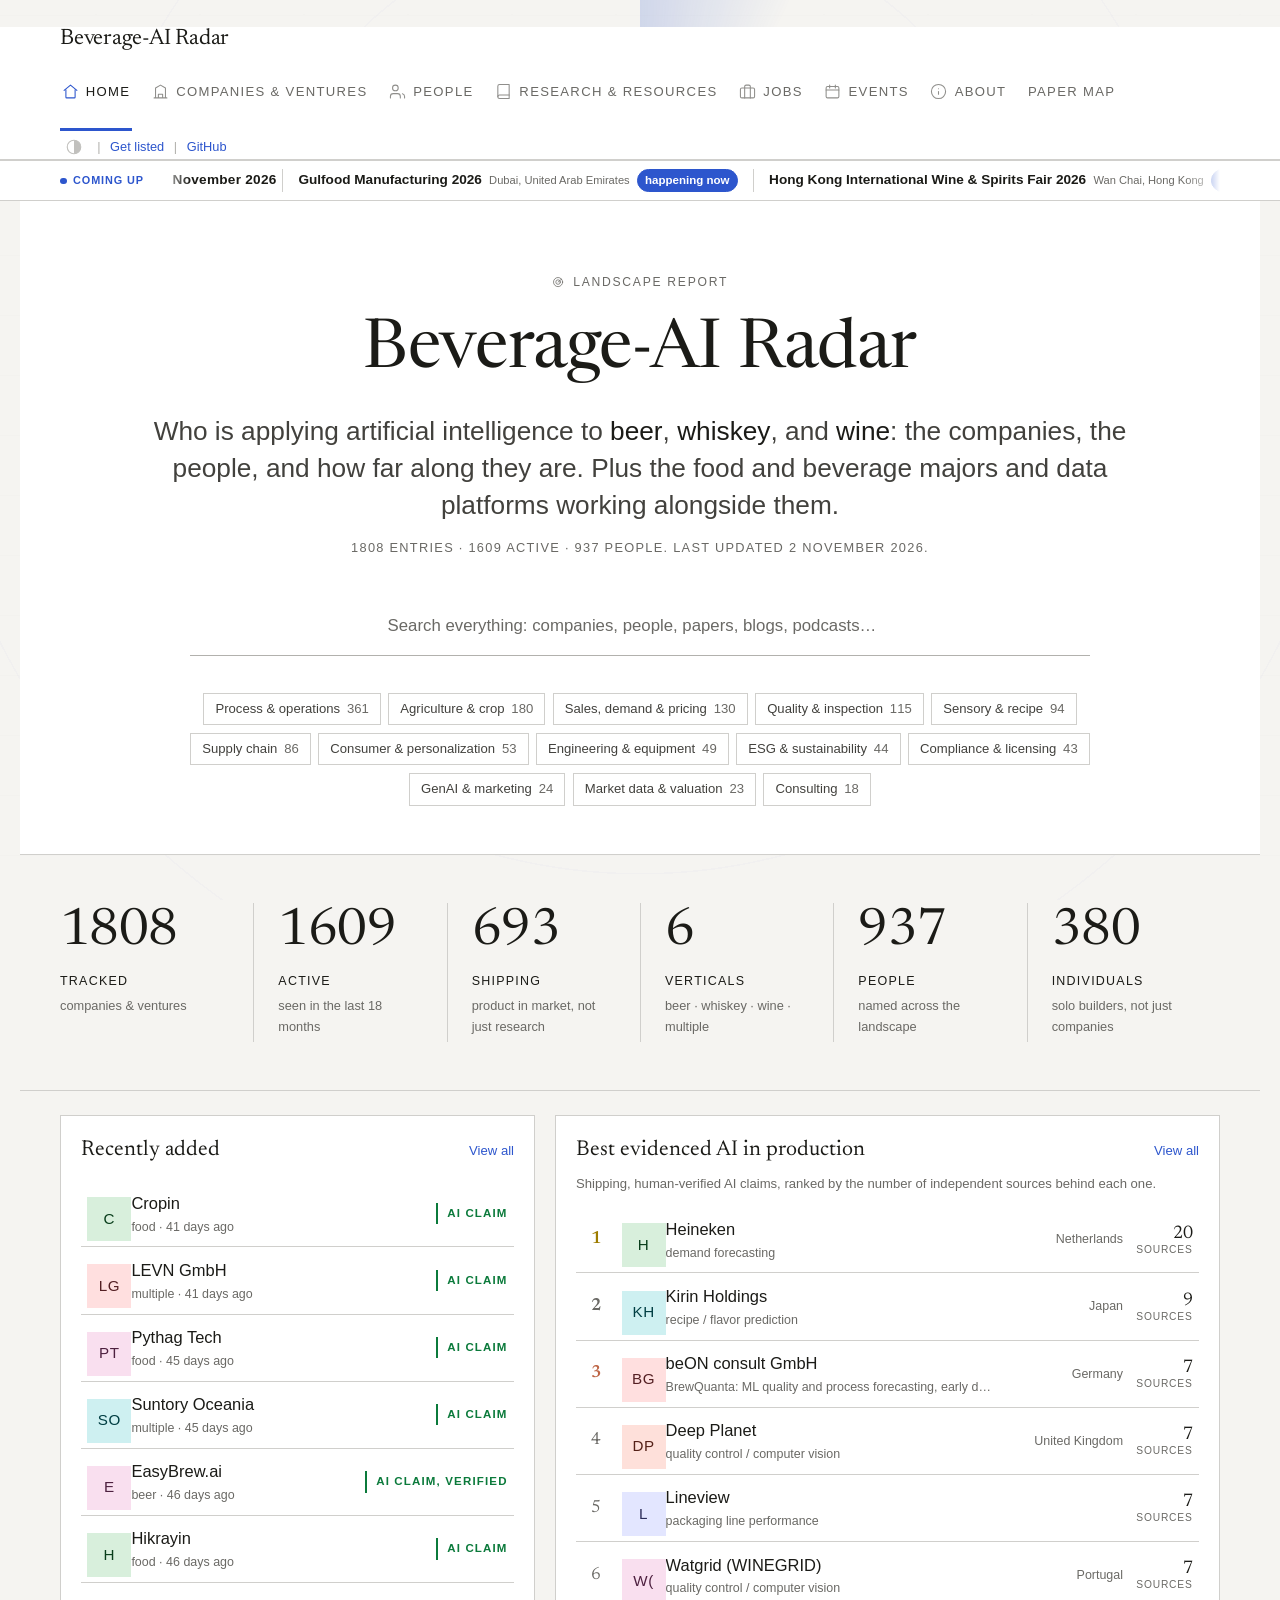
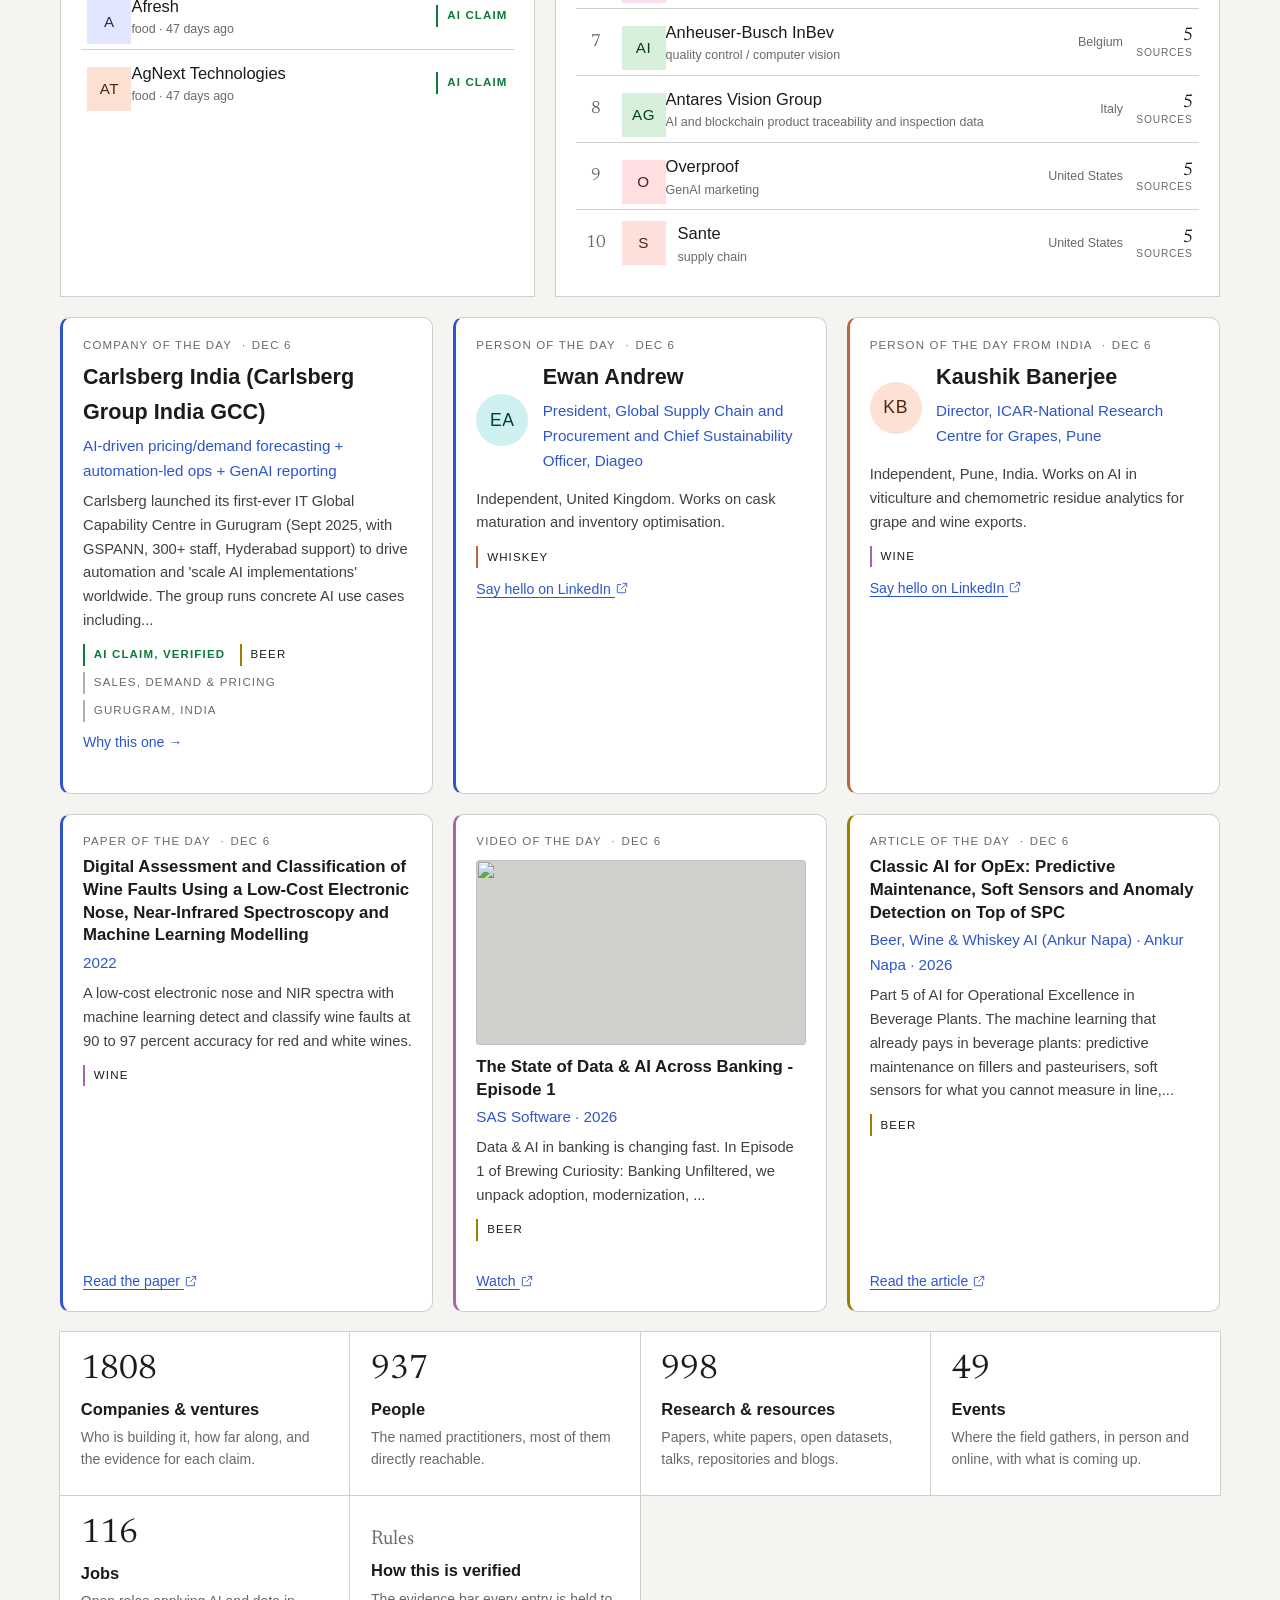
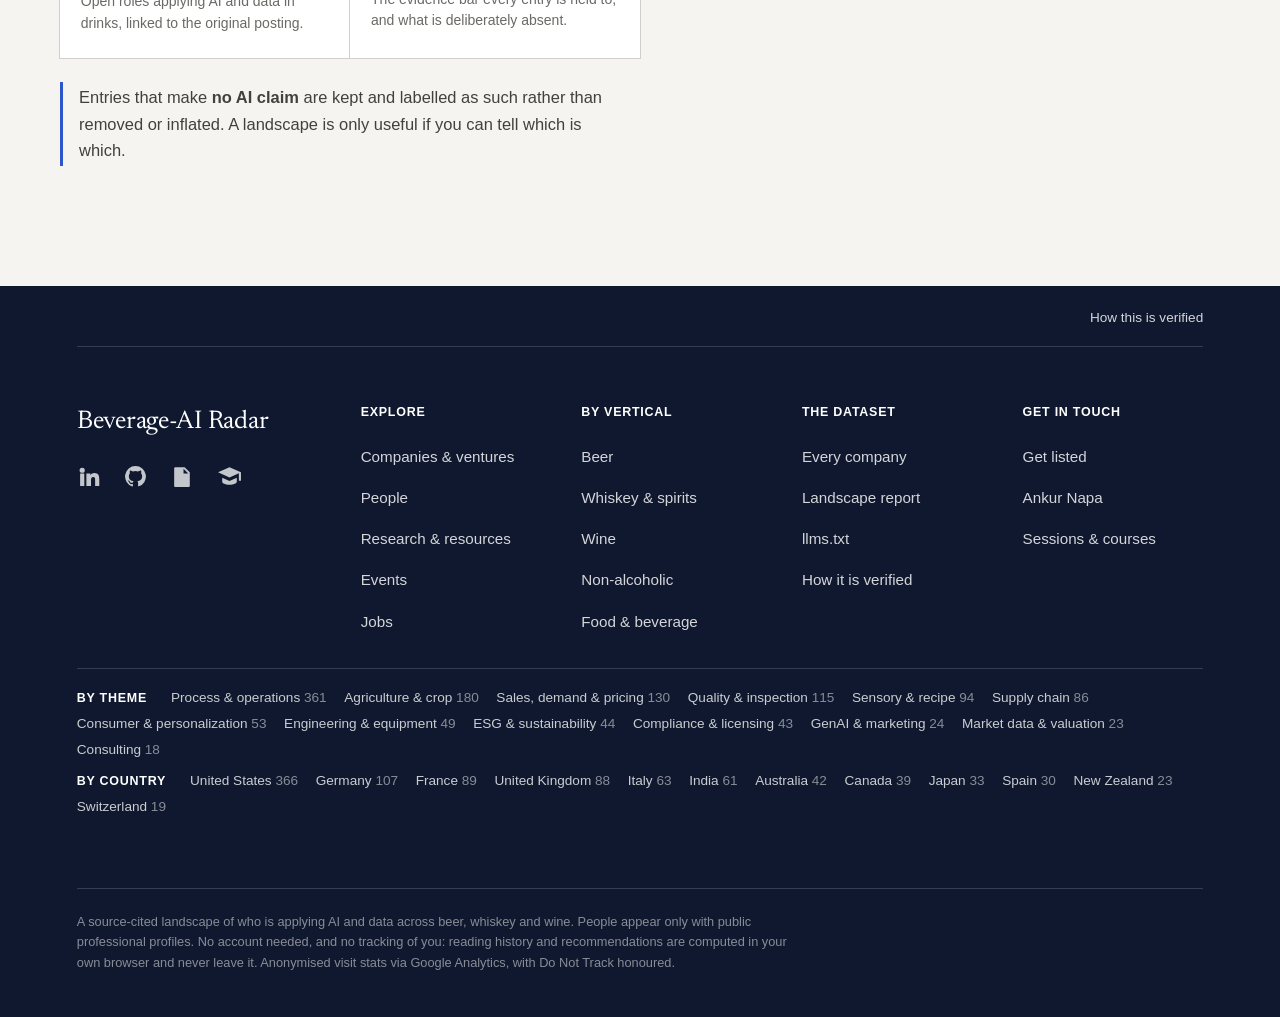
==== dashboard/index.html @ 48d01153 "data: refresh outputs 2 Nov 2026 1808 tracked, 1609 active, 199 dormant. Jobs 109 to 116." ====
<!doctype html>
<html lang="en">
<head>
  <meta charset="utf-8" />
  <meta name="viewport" content="width=device-width, initial-scale=1" />
  <title>Beverage-AI Radar | AI, Data &amp; Analytics in Beer, Whiskey &amp; Wine</title>
  <meta name="description" content="A curated, source-cited landscape of companies, people, research, and case studies applying artificial intelligence, machine learning, and data analytics to the beer, whiskey, and wine industries, plus the food and beverage majors and data platforms working alongside them." />
  <meta name="keywords" content="beverage AI, brewing AI, AI in beer, AI in wine, AI in whiskey, distillery machine learning, winery analytics, brewery data science, beverage business intelligence, food and beverage AI, fermentation AI, sensory AI, flavor prediction, beverage industry data" />
  <meta name="author" content="Ankur Napa" />
  <meta name="robots" content="index, follow, max-image-preview:large" />
  <script>
  // Runs before first paint deliberately: setting data-theme from JS after
  // render causes a light flash for dark users. Falls back to the OS media
  // query when nothing is saved, so behaviour is unchanged for anyone who
  // never touches the control.
  (function () {
    try {
      var t = localStorage.getItem("radar-theme");
      if (t === "dark" || t === "light") document.documentElement.dataset.theme = t;
    } catch (e) { /* private mode: fall through to the OS preference */ }
  })();
</script>
<link rel="manifest" href="manifest.webmanifest" />
<meta name="apple-mobile-web-app-capable" content="yes" />
<meta name="apple-mobile-web-app-status-bar-style" content="black-translucent" />
<meta name="apple-mobile-web-app-title" content="Radar" />
<meta name="theme-color" content="#F5F4F1" media="(prefers-color-scheme: light)" />
<meta name="theme-color" content="#0b0f14" media="(prefers-color-scheme: dark)" />
<link rel="canonical" href="https://ankurnapa.github.io/beverage-ai-radar/" />
  <meta name="theme-color" content="#0067b8" />

  <!-- Open Graph -->
  <meta property="og:type" content="website" />
  <meta property="og:site_name" content="Beverage-AI Radar" />
  <meta property="og:title" content="Beverage-AI Radar | AI, Data &amp; Analytics in Beer, Whiskey &amp; Wine" />
  <meta property="og:description" content="A curated, source-cited landscape of companies, people, research, and case studies applying AI and data to beer, whiskey, and wine." />
  <meta property="og:url" content="https://ankurnapa.github.io/beverage-ai-radar/" />
  <meta property="og:image" content="https://ankurnapa.github.io/beverage-ai-radar/og.jpg?v=59deff58" />
  <meta property="og:image:type" content="image/jpeg" />
  <meta property="og:image:width" content="1200" />
  <meta property="og:image:height" content="630" />

  <!-- Twitter -->
  <meta name="twitter:card" content="summary_large_image" />
  <meta name="twitter:title" content="Beverage-AI Radar | AI &amp; Data in Beer, Whiskey &amp; Wine" />
  <meta name="twitter:description" content="A curated, source-cited landscape of who is applying AI and data across beer, whiskey, and wine." />
  <meta name="twitter:image" content="https://ankurnapa.github.io/beverage-ai-radar/og.jpg?v=59deff58" />

  <link rel="icon" href="data:image/svg+xml,<svg xmlns='http://www.w3.org/2000/svg' viewBox='0 0 32 32'><text y='26' font-size='26'>📡</text></svg>" />

  <!-- Structured data: helps search + generative engines cite this dataset -->
  <script type="application/ld+json">
  {
    "@context": "https://schema.org",
    "@graph": [
      {
        "@type": "WebSite",
        "@id": "https://ankurnapa.github.io/beverage-ai-radar/#website",
        "url": "https://ankurnapa.github.io/beverage-ai-radar/",
        "name": "Beverage-AI Radar",
        "description": "A curated, source-cited landscape of companies, people, research, and case studies applying AI and data to beer, whiskey, and wine.",
        "inLanguage": "en"
      },
      {
        "@type": "Dataset",
        "name": "Beverage-AI Radar",
        "description": "An open, hand-verified dataset tracking companies, individuals, research papers, news, case studies, open-source repositories, and talks that apply artificial intelligence, machine learning, and data analytics to the beer, whiskey, and wine industries. Every record carries a source URL.",
        "url": "https://ankurnapa.github.io/beverage-ai-radar/",
        "keywords": ["beverage AI", "brewing", "distilling", "winemaking", "machine learning", "data analytics", "business intelligence"],
        "creator": {
          "@type": "Person",
          "name": "Ankur Napa",
          "url": "https://www.linkedin.com/in/ankur-napa/"
        },
        "isAccessibleForFree": true,
        "license": "https://github.com/AnkurNapa/beverage-ai-radar",
        "distribution": {
          "@type": "DataDownload",
          "encodingFormat": "application/json",
          "contentUrl": "https://ankurnapa.github.io/beverage-ai-radar/data.json"
        }
      },
      {
        "@type": "FAQPage",
        "mainEntity": [
          {
            "@type": "Question",
            "name": "What is Beverage-AI Radar?",
            "acceptedAnswer": { "@type": "Answer", "text": "Beverage-AI Radar is a curated, source-cited landscape of the companies, people, research, and case studies applying artificial intelligence and data analytics to the beer, whiskey, and wine industries." }
          },
          {
            "@type": "Question",
            "name": "Who is applying AI to beer, whiskey, and wine?",
            "acceptedAnswer": { "@type": "Answer", "text": "The radar tracks more than 1,000 companies and individuals across beer, whiskey, and wine, from flavor prediction and sensory analytics to demand forecasting, computer vision, and generative AI, each with links to public evidence." }
          },
          {
            "@type": "Question",
            "name": "How do I get listed on Beverage-AI Radar?",
            "acceptedAnswer": { "@type": "Answer", "text": "If you build, analyse, or research AI and data for beer, whiskey, or wine, message Ankur Napa on LinkedIn or open a suggestion on the GitHub repository, and your entry will be added." }
          }
        ]
      }
    ]
  }
  </script>

  <!-- Google Analytics 4, same property as ankurnapa.github.io (_config.yml).
       Radar traffic therefore lands in that property alongside the blog; split
       it in GA with a hostname filter, or swap in a radar-only data stream. -->
  <script>
    window.GA_MEASUREMENT_ID = "G-1ZHW47YJDC"; // same property as the blog
    (function () {
      var id = window.GA_MEASUREMENT_ID;
      if (!id || /^G-X+$/.test(id)) return;             // placeholder: no-op
      if (navigator.doNotTrack === "1") return;         // honour Do Not Track
      var s = document.createElement("script");
      s.async = true;
      s.src = "https://www.googletagmanager.com/gtag/js?id=" + id;
      document.head.appendChild(s);
      window.dataLayer = window.dataLayer || [];
      window.gtag = function () { dataLayer.push(arguments); };
      gtag("js", new Date());
      gtag("config", id, { anonymize_ip: true });
    })();
  </script>

  <!-- Newsreader stands in for Bower, the licensed McKinsey display serif:
       same contemporary high-contrast editorial serif, open licence. -->
  <link rel="preconnect" href="https://fonts.googleapis.com" />
  <link rel="preconnect" href="https://fonts.gstatic.com" crossorigin />
  <link rel="stylesheet" href="https://fonts.googleapis.com/css2?family=Newsreader:opsz,wght@6..72,300;6..72,400&display=swap" />

  <!-- version query busts the 10-minute Pages cache on every restyle;
       bump it whenever styles.css changes -->
  <link rel="stylesheet" href="styles.css?v=bf2a9fae81" />
<link rel="stylesheet" href="https://cdnjs.cloudflare.com/ajax/libs/leaflet/1.9.4/leaflet.min.css" integrity="sha384-c6Rcwz4e4CITMbu/NBmnNS8yN2sC3cUElMEMfP3vqqKFp7GOYaaBBCqmaWBjmkjb" crossorigin="anonymous">
<link rel="stylesheet" href="https://cdnjs.cloudflare.com/ajax/libs/leaflet.markercluster/1.5.3/MarkerCluster.css" integrity="sha384-pmjIAcz2bAn0xukfxADbZIb3t8oRT9Sv0rvO+BR5Csr6Dhqq+nZs59P0pPKQJkEV" crossorigin="anonymous">
<link rel="stylesheet" href="https://cdnjs.cloudflare.com/ajax/libs/leaflet.markercluster/1.5.3/MarkerCluster.Default.css" integrity="sha384-wgw+aLYNQ7dlhK47ZPK7FRACiq7ROZwgFNg0m04avm4CaXS+Z9Y7nMu8yNjBKYC+" crossorigin="anonymous">
</head>
<body data-view="companies">
<!-- Crawlable entry point. The dashboard renders from data.json in JS, which
     the LLM crawlers do not execute, so both they and any no-JS visitor need a
     real link to the static index. Kept in <noscript> plus a visible footer
     link so it is a genuine navigable path, not a hidden keyword dump. -->
<noscript>
  <p>This dashboard needs JavaScript. The complete, source-cited index of every
  tracked company is available as a plain page:
  <a href="companies.html">all companies</a>.</p>
</noscript>
  <a class="skip" href="#main">Skip to content</a>
  <!-- Ambient geometry. Decorative only, so it is hidden from assistive tech
       and cannot receive pointer events. -->
  <div class="ambient" aria-hidden="true">
    <div class="ambient__rings"></div>
    <div class="ambient__grid"></div>
    <div class="ambient__sweep"></div>
    <div class="ambient__blips">
      <i style="--bx:54.3%;--by:28.9%;--bd:3.60s"></i>
      <i style="--bx:70.1%;--by:29.0%;--bd:11.40s"></i>
      <i style="--bx:60.1%;--by:43.1%;--bd:19.20s"></i>
      <i style="--bx:71.9%;--by:61.0%;--bd:26.20s"></i>
      <i style="--bx:53.9%;--by:60.4%;--bd:33.60s"></i>
      <i style="--bx:39.8%;--by:66.1%;--bd:40.60s"></i>
      <i style="--bx:38.7%;--by:48.2%;--bd:48.20s"></i>
      <i style="--bx:20.0%;--by:37.3%;--bd:55.80s"></i>
      <i style="--bx:34.6%;--by:28.1%;--bd:62.40s"></i>
      <i style="--bx:45.6%;--by:26.5%;--bd:68.80s"></i>
    </div>
  </div>
  <!-- Masthead: wordmark, section nav, utility links. The section nav carries
       the original tab button ids, so app.js wiring is untouched. -->
  <header class="topbar">
    <div class="topbar__inner">
      <a class="topbar__brand" href="./">Beverage-AI&nbsp;Radar</a>
      <nav class="topnav" id="tabs" role="tablist" aria-label="Views">
        <button id="tab-home" class="tab" data-short="Home" type="button" role="tab" aria-controls="view-home" aria-selected="true">Home</button>
        <button id="tab-companies" class="tab is-active" data-short="Firms" type="button" role="tab" aria-controls="view-companies" aria-selected="true">Companies &amp; ventures</button>
        <button id="tab-people" class="tab" data-short="People" type="button" role="tab" aria-controls="view-people" aria-selected="false">People</button>
        <button id="tab-resources" class="tab" data-short="Papers" type="button" role="tab" aria-controls="view-resources" aria-selected="false">Research &amp; resources</button>
        <button id="tab-jobs" class="tab" data-short="Jobs" type="button" role="tab" aria-controls="view-jobs" aria-selected="false">Jobs</button>
        <button id="tab-events" class="tab" data-short="Events" type="button" role="tab" aria-controls="view-events" aria-selected="false">Events</button>
        <!-- Prospects is private: prospects.json is gitignored, so the published
             site never receives it and app.js hides this tab when it is absent. -->
        <button id="tab-prospects" class="tab" data-short="Leads" type="button" role="tab" aria-controls="view-prospects" aria-selected="false" hidden>Prospects</button>
        <button id="tab-about" class="tab" data-short="About" type="button" role="tab" aria-controls="view-about" aria-selected="false">About</button>
        <a id="tab-papermap" class="tab tab--link" data-short="Map" href="papermap.html">Paper map</a>
      </nav>
      <div class="topbar__util">
        <button id="theme-toggle" class="theme-toggle" type="button"
                aria-label="Switch between light and dark theme">
          <span class="theme-toggle__icon" aria-hidden="true">◐</span>
          <span class="theme-toggle__label">Theme</span>
        </button>
        <span aria-hidden="true">|</span>
        <a href="https://www.linkedin.com/in/ankur-napa/" target="_blank" rel="noopener">Get listed</a>
        <span aria-hidden="true">|</span>
        <a href="https://github.com/AnkurNapa/beverage-ai-radar" target="_blank" rel="noopener">GitHub</a>
      </div>
    </div>
  </header>

  <!-- Upcoming events, grouped by month, directly under the navigation. Hidden
       by JS when nothing is upcoming, so it never renders as an empty bar. -->
  <aside id="eventstrip" class="eventstrip" aria-label="Upcoming industry events" hidden>
    <div class="wrap eventstrip__inner">
      <span class="eventstrip__label">Coming up</span>
      <!-- The viewport clips; the track inside it moves. One element cannot be
           both, or the track overlaps the label as it slides. -->
      <div class="eventstrip__viewport">
        <p class="eventstrip__text" id="eventstrip-text"></p>
      </div>
    </div>
  </aside>

  <header class="hero wrap">
    <div class="hero__eyebrow"><span aria-hidden="true">📡</span> Landscape Report</div>
    <h1 class="hero__title">Beverage-AI Radar</h1>
    <p class="hero__lede">Who is applying artificial intelligence to <em>beer</em>, <em>whiskey</em>, and <em>wine</em>: the companies, the people, and how far along they are. Plus the food and beverage majors and data platforms working alongside them. <span id="meta" class="hero__meta"></span></p>
    <div class="hero__search">
      <input id="globalq" type="search" placeholder="Search everything: companies, people, papers, blogs, podcasts…" aria-label="Search everything" />
      <div id="global-hint" class="global-hint" aria-live="polite"></div>
    </div>
    <!-- Browse by theme: one click lands on Companies already filtered. -->
    <nav class="themechips" id="home-themes" aria-label="Browse by theme" hidden></nav>
  </header>

  <div class="wrap" id="whatsnew" hidden></div>
  <div class="wrap" id="hintbar" hidden></div>
  <section class="kpis wrap" id="kpis" aria-label="Headline figures"></section>

  <main id="main">
  <!-- Landing view. Deliberately short: the companies grid renders 592 cards
       and made the first thing a visitor met an 8000px scroll. This says what
       the thing is and offers doors; the heavy views load when chosen. -->
  <section class="wrap view" id="view-home">
    <!-- Company of the day. Date-seeded, so every visitor sees the same one and
         it changes once a day rather than on every reload. -->
    <!-- The data itself, above the fold: newest entries and a ranked board,
         so the landing page shows the directory instead of only describing it. -->
    <div class="homelists" id="home-lists" hidden>
      <section class="hl" aria-labelledby="hl-recent">
        <header class="hl__head">
          <h2 id="hl-recent">Recently added</h2>
          <a href="#" data-goto="companies">View all</a>
        </header>
        <ol class="recent" id="home-recent"></ol>
      </section>
      <section class="hl" aria-labelledby="hl-board">
        <header class="hl__head">
          <h2 id="hl-board">Best evidenced AI in production</h2>
          <a href="#" data-goto="companies">View all</a>
        </header>
        <p class="hl__note">Shipping, human-verified AI claims, ranked by the number of independent sources behind each one.</p>
        <ol class="board" id="home-board"></ol>
      </section>
    </div>
    <div class="dailies">
      <section id="pickoftheday" hidden aria-label="Company of the day"></section>
      <!-- Person of the day: someone reachable, so the pick is a door, not trivia. -->
      <section id="personoftheday" hidden aria-label="Person of the day"></section>
      <section id="indiapersonoftheday" hidden aria-label="Person of the day from India"></section>
    </div>
    <!-- Daily reading: one paper, one video, one article from the Research tab,
         on the same date seed, so the library surfaces on the landing page. -->
    <div class="dailies">
      <section id="paperoftheday" hidden aria-label="Paper of the day"></section>
      <section id="videooftheday" hidden aria-label="Video of the day"></section>
      <section id="articleoftheday" hidden aria-label="Article of the day"></section>
    </div>
    <section class="home__doors" aria-label="Where to start">
      <a class="door" href="#" data-goto="companies">
        <span class="door__n" id="door-companies">&nbsp;</span>
        <span class="door__t">Companies &amp; ventures</span>
        <span class="door__d">Who is building it, how far along, and the evidence for each claim.</span>
      </a>
      <a class="door" href="#" data-goto="people">
        <span class="door__n" id="door-people">&nbsp;</span>
        <span class="door__t">People</span>
        <span class="door__d">The named practitioners, most of them directly reachable.</span>
      </a>
      <a class="door" href="#" data-goto="resources">
        <span class="door__n" id="door-resources">&nbsp;</span>
        <span class="door__t">Research &amp; resources</span>
        <span class="door__d">Papers, white papers, open datasets, talks, repositories and blogs.</span>
      </a>
      <a class="door" href="#" data-goto="events">
        <span class="door__n" id="door-events">&nbsp;</span>
        <span class="door__t">Events</span>
        <span class="door__d">Where the field gathers, in person and online, with what is coming up.</span>
      </a>
      <a class="door" href="#" data-goto="jobs">
        <span class="door__n" id="door-jobs">&nbsp;</span>
        <span class="door__t">Jobs</span>
        <span class="door__d">Open roles applying AI and data in drinks, linked to the original posting.</span>
      </a>
      <a class="door" href="#" data-goto="about">
        <span class="door__n door__n--rules">Rules</span>
        <span class="door__t">How this is verified</span>
        <span class="door__d">The evidence bar every entry is held to, and what is deliberately absent.</span>
      </a>
    </section>

    <section class="home__note">
      <p>Entries that make <strong>no AI claim</strong> are kept and labelled as such rather than removed or inflated. A landscape is only useful if you can tell which is which.</p>
    </section>
  </section>

  <section class="wrap view" id="view-companies">
    <section class="card wmap-card" aria-label="Where the companies are">
      <h2>Where they are <span class="wmap-hint">click a pin to filter</span></h2>
      <div id="world-companies"></div>
    </section>

    <section class="breakdowns" aria-label="Breakdowns">
      <div class="card"><h2>By vertical</h2><div id="bd-vertical" class="bars"></div></div>
      <div class="card"><h2>By theme</h2><div id="bd-usecase" class="bars"></div></div>
      <div class="card"><h2>By maturity</h2><div id="bd-maturity" class="bars"></div></div>
    </section>

    <section class="controls" aria-label="Filters">
      <input id="q" type="search" placeholder="Search name, location, description…" aria-label="Search" />
      <select id="f-vertical" aria-label="Vertical"><option value="">All verticals</option></select>
      <select id="f-foodseg" aria-label="Food segment" title="Where in the food chain the company works. Shown only when Vertical is set to food." hidden><option value="">All food segments</option></select>
      <select id="f-usecase" aria-label="Theme"><option value="">All themes</option></select>
      <select id="f-capability" aria-label="Capability"><option value="">All capabilities</option></select>
      <select id="f-scope" aria-label="Scope">
        <option value="">Built for drinks + horizontal</option>
        <option value="beverage-native">Built for drinks only</option>
        <option value="horizontal">Horizontal vendors only</option>
      </select>
      <select id="f-seen" aria-label="Reading state">
        <option value="">Read + unread</option>
        <option value="new">Not opened yet</option>
        <option value="seen">Already opened</option>
        <option value="recent7">Opened in the last 7 days</option>
        <option value="frequent">Opened more than once</option>
        <option value="star">Shortlisted only</option>
      </select>
      <select id="f-maturity" aria-label="Maturity"><option value="">All maturity</option></select>
      <select id="f-status" aria-label="Status">
        <option value="">Active + dormant</option>
        <option value="active">Active only</option>
        <option value="dormant">Dormant only</option>
      </select>
      <select id="f-type" aria-label="Type"><option value="">All types</option></select>
      <select id="f-platform" aria-label="Platform"><option value="">All platforms & bodies</option></select>
      <select id="f-funding" aria-label="Funding stage"><option value="">All funding</option></select>
      <select id="f-country" aria-label="Country"><option value="">All countries</option></select>
      <select id="f-source" aria-label="Source"><option value="">All sources</option></select>
      <select id="f-era" aria-label="Founded" title="When the company was founded. 107 of 189 entries carry no founding year; those stay visible whichever period you pick, so this narrows rather than empties."><option value="">Founded: any</option></select>
      <select id="f-people" aria-label="People">
        <option value="">Any people</option>
        <option value="named">Has named people</option>
        <option value="linkedin">Has a LinkedIn link</option>
      </select>
      <select id="s-sort" aria-label="Sort">
        <option value="name">Sort: A to Z</option>
        <option value="recent">Sort: recently active</option>
        <option value="founded-new">Sort: newest founded</option>
        <option value="founded-old">Sort: oldest founded</option>
        <option value="sources">Sort: most evidence</option>
        <option value="last-opened">Sort: I opened most recently</option>
        <option value="most-opened">Sort: I opened most often</option>
      </select>
      <span id="count" class="count"></span>
    </section>

    <section id="foryou" class="card foryou" aria-label="Recommended from your reading" hidden></section>
    <!-- List or cards (Arrfounder's table vs the card grid). The header sits
         outside #grid because ux.js pages the grid by counting its children. -->
    <div class="layoutbar" role="group" aria-label="Layout">
      <button type="button" class="layoutbar__b" data-layout="list" aria-pressed="true">List</button>
      <button type="button" class="layoutbar__b" data-layout="cards" aria-pressed="false">Cards</button>
    </div>
    <div class="lrow lrow--head" id="grid-head" aria-hidden="true">
      <span></span><span>Company</span><span>Drinks</span><span>Theme</span><span>AI</span><span>Country</span><span>Sources</span><span></span>
    </div>
    <section id="grid" class="grid" aria-live="polite"></section>
  </section>

  <section class="wrap view" id="view-people" hidden>
    <section class="controls" aria-label="People filters">
      <input id="pq" type="search" placeholder="Search person, role, company…" aria-label="Search people" />
      <select id="fp-vertical" aria-label="Vertical"><option value="">All verticals</option></select>
      <select id="fp-foodseg" aria-label="Food segment" title="Where in the food chain the person's company works. Shown only when Vertical is set to food." hidden><option value="">All food segments</option></select>
      <select id="fp-country" aria-label="Country"><option value="">All countries</option></select>
      <select id="fp-theme" aria-label="Category" title="The AI category of the company this person works at."><option value="">All categories</option></select>
      <select id="fp-source" aria-label="Source" title="How the company was discovered: hand-verified, or which scout surface found it."><option value="">All sources</option></select>
      <select id="fp-linkedin" aria-label="LinkedIn">
        <option value="">Everyone</option>
        <option value="1">Has LinkedIn</option>
      </select>
      <select id="fp-sort" aria-label="Sort people">
        <option value="">Sort: reachable first</option>
        <option value="name">Sort: name</option>
        <option value="company">Sort: company</option>
        <option value="country">Sort: country</option>
      </select>
      <span id="pcount" class="count"></span>
    </section>
    <section class="card wmap-card" aria-label="Where the people are">
      <h2>Where they are <span class="wmap-hint">by their company's base · click a pin to filter</span></h2>
      <div id="world-people"></div>
    </section>
    <div class="prow prow--head" aria-hidden="true">
      <span></span><span>Person</span><span>Company</span><span>Drinks</span><span>Country</span><span></span>
    </div>
    <section id="people-list" class="people-list people-list--rows" aria-live="polite"></section>
  </section>

  <section class="wrap view" id="view-resources" hidden>
    <p class="res-intro">Papers, news, case studies, open-source repositories, and talks on AI and data in beverage. Every item links to its source.</p>
    <nav class="kindtabs" id="res-kinds" aria-label="Resource kind"></nav>
    <nav class="kindtabs kindtabs--time" id="res-eras" aria-label="When published"></nav>
    <section class="controls" aria-label="Resource filters">
      <input id="rq" type="search" placeholder="Search title, summary, source…" aria-label="Search resources" />
      <select id="fr-kind" aria-label="Kind">
        <option value="">All kinds</option>
        <option value="paper">Research papers</option>
        <option value="news">News &amp; case studies</option>
        <option value="blog">Blogs</option>
        <option value="repo">GitHub repos</option>
        <option value="whitepaper">White papers</option>
        <option value="dataset">Open datasets</option>
        <option value="video">Videos</option>
        <option value="podcast">Podcasts</option>
      </select>
      <select id="fr-vertical" aria-label="Vertical"><option value="">All verticals</option></select>
      <select id="fr-theme" aria-label="Category" title="The AI category, derived from the title and summary using the same classifier the companies use."><option value="">All categories</option></select>
      <select id="fr-platform" aria-label="Platform"><option value="">All platforms & bodies</option></select>
      <select id="fr-publisher" aria-label="Publisher" title="Who published it: the YouTube channel, dataset publisher or journal. Only sources carrying more than one item are listed, so a long tail of one-offs does not crowd the control."><option value="">All publishers</option></select>
      <select id="fr-era" aria-label="Published" title="When the work was published. Undated items such as repositories stay visible whichever period you pick."><option value="">Published: any</option></select>
      <select id="fr-sort" aria-label="Sort resources">
        <option value="grouped">Sort: grouped by kind</option>
        <option value="newest">Sort: newest first</option>
        <option value="oldest">Sort: oldest first</option>
      </select>
      <span id="rcount" class="count"></span>
    </section>
    <section id="res-grid" class="grid" aria-live="polite"></section>
  </section>


  <section class="wrap view" id="view-events" hidden>
    <p class="res-intro">Where this industry gathers, and where Ankur has stood up in front of it. Trade fairs and technical conferences alongside his own talks, in person and online. Events whose organiser has not published dates are listed as undated rather than guessed. <span id="events-stamp" class="hero__meta"></span></p>
    <!-- Next event with a live countdown (Uneed's "New launches in 13 hours"). -->
    <section id="event-next" hidden aria-label="Next event"></section>
    <section class="controls" aria-label="Event filters">
      <input id="eq" type="search" placeholder="Search event, organiser, place…" aria-label="Search events" />
      <select id="fe-state" aria-label="When">
        <option value="upcoming">Upcoming</option>
        <option value="">All dates</option>
        <option value="past">Past</option>
        <option value="undated">Undated</option>
      </select>
      <select id="fe-mode" aria-label="Mode">
        <option value="">Online and in person</option>
        <option value="in-person">In person</option>
        <option value="online">Online</option>
        <option value="hybrid">Hybrid</option>
      </select>
      <select id="fe-vertical" aria-label="Vertical"><option value="">All verticals</option></select>
      <select id="fe-country" aria-label="Country"><option value="">All countries</option></select>
      <select id="fe-speaking" aria-label="Speaking">
        <option value="">Everything</option>
        <option value="1">Ankur speaking</option>
        <option value="0">Industry events only</option>
      </select>
      <span id="ecount" class="count"></span>
    </section>
    <section class="card wmap-card" aria-label="Where the events are">
      <h2>Where they are <span class="wmap-hint">click a pin to filter</span></h2>
      <div id="world-events"></div>
    </section>
    <nav class="kindtabs" id="event-tabs" aria-label="When"></nav>
    <section id="events-grid" class="grid" aria-live="polite"></section>
  </section>

  <section class="wrap view" id="view-jobs" hidden>
    <p class="res-intro">Open roles applying AI, data, and analytics in beer, whiskey, and wine. Swept from public job postings; every row links to the original posting. <span id="jobs-stamp" class="hero__meta"></span></p>
    <section class="controls" aria-label="Job filters">
      <input id="jq" type="search" placeholder="Search title, company, location…" aria-label="Search jobs" />
      <select id="fj-vertical" aria-label="Vertical"><option value="">All verticals</option></select>
      <select id="fj-country" aria-label="Country"><option value="">All countries</option></select>
      <select id="fj-theme" aria-label="Category" title="The AI category of the tracked company hiring. Only roles at a tracked company carry one, so this narrows to those."><option value="">All categories</option></select>
      <select id="fj-tracked" aria-label="Company">
        <option value="">All employers</option>
        <option value="1">Tracked on the radar</option>
      </select>
      <span id="jcount" class="count"></span>
    </section>
    <section class="card wmap-card" aria-label="Where the roles are">
      <h2>Where they are <span class="wmap-hint">click a pin to filter</span></h2>
      <div id="world-jobs"></div>
    </section>
    <nav class="kindtabs" id="job-tabs" aria-label="Employers"></nav>
    <section id="jobs-grid" class="grid grid--rows" aria-live="polite"></section>
  </section>

  <section class="wrap view" id="view-prospects" hidden>
    <p class="res-intro"><strong>Private.</strong> Outreach targets for pitching AI, data and analytics into beer, whiskey and wine. This tab only exists on a local copy: <code>prospects.json</code> is gitignored, so it is never published. <span id="prospects-stamp" class="hero__meta"></span></p>
    <section class="controls" aria-label="Prospect filters">
      <input id="prq" type="search" placeholder="Search company, pain, wedge, contact…" aria-label="Search prospects" />
      <select id="fpr-region" aria-label="Region"><option value="">All regions</option></select>
      <select id="fpr-vertical" aria-label="Vertical"><option value="">All verticals</option></select>
      <select id="fpr-tier" aria-label="Tier"><option value="">All tiers</option></select>
      <select id="fpr-capability" aria-label="Capability"><option value="">All capabilities</option></select>
      <select id="fpr-wedge" aria-label="Wedge"><option value="">All wedges</option></select>
      <span id="prcount" class="count"></span>
    </section>
    <section class="card wmap-card" aria-label="Where the targets are">
      <h2>Where they are <span class="wmap-hint">click a pin to filter</span></h2>
      <div id="world-prospects"></div>
    </section>
    <nav class="kindtabs" id="prospect-tabs" aria-label="Tier"></nav>
    <div class="layoutbar"><button type="button" class="layoutbar__b" id="prospects-expand" aria-pressed="false">Expand all</button></div>
    <section id="prospects-grid" class="grid grid--rows" aria-live="polite"></section>
  </section>

  <section class="wrap view" id="view-about" hidden>
    <article class="about">
      <aside class="about__disclaimer" aria-label="What the labels mean">
        <p><strong>What the labels mean.</strong> Every entry cites at least two sources, one of them the company's own site. <em>AI claim, verified</em> means a person has checked the claim against those sources. <em>AI claim</em> on its own means an automated scout found it and nobody has confirmed it yet. <em>No AI claim</em> means the company was checked and makes none. Nothing here is investment, hiring or purchasing advice: confirm anything that matters with the company itself.</p>
      </aside>
      <h2>Why this exists</h2>
      <p>I am Ankur Napa, a brewer who learned to code. I spent years on the brewery floor and then years in data, and I kept meeting people quietly doing the same thing: using AI, machine learning, and analytics to make better beer, whiskey, and wine. We were all working in parallel and rarely finding each other.</p>
      <p>Beverage-AI Radar is my attempt to fix that. It is one honest, source-cited map of who is applying AI and data across the drinks industry: the companies, the open-source projects, the research, the case studies, and above all the people. Every entry links to real evidence. Nothing here is invented.</p>

      <h2>The rules this dataset follows</h2>
      <p>A landscape is only worth reading if you can tell what has been checked and what has not. These are the rules every entry is held to, stated so you can hold them against the data yourself.</p>

      <h3>Evidence</h3>
      <ul>
        <li><strong>Two sources minimum, one of them the company's own site.</strong> A record with no working domain does not get published. If a claim only exists in a press release and not on the vendor's own pages, the entry says so.</li>
        <li><strong>Inventing capability is the one unforgivable error.</strong> Marketing language is never upgraded into a machine-learning claim. Where a vendor's launch coverage said "computer vision plus an LLM" and the vendor's own methodology page said deterministic text matching, the entry follows the vendor.</li>
        <li><strong>Blocked is not the same as absent.</strong> Sites behind Cloudflare or built entirely in JavaScript are recorded as blocked, with the reason, rather than quietly dropped. Otherwise the data would imply those vendors publish nothing.</li>
      </ul>

      <h3>Companies that make no AI claim stay in</h3>
      <p>Roughly a third of every sweep turns up equipment makers, consultancies and systems of record with real operations and no AI story. They are kept and labelled <em>no AI claim</em>, filterable in one click. Removing them would flatter the field; inflating them would corrupt it. Both are worse than saying plainly what is there.</p>
      <p>This rule exists because the opposite once happened here: the maturity scale had no value for a checked negative, so 114 honestly-recorded non-AI companies were published as shipping AI. The fix was a value that can express "checked, and the answer is no".</p>

      <h3>Verified against provisional</h3>
      <p>Entries found by an automated scout are marked <code>verified: false</code> until a human confirms them. Treat that flag as the difference between "someone checked this" and "something found this". First-party claims that are not independently evidenced carry the same flag and say so in the description.</p>

      <h3>Verticals</h3>
      <p>Beer, whiskey and wine are the subject. Non-alcoholic drinks and food are adjacent lanes, tracked because the same vendors, models and people cross over, and deliberately excluded from the coverage-gap analysis so they never pull the research away from the core three.</p>

      <h3>How the data is gathered</h3>
      <ul>
        <li><strong>Curated seed.</strong> Hand-verified companies, the authoritative source.</li>
        <li><strong>Scout sweeps.</strong> Agents work assigned surfaces, then every find is merged through a domain check and a duplicate check before it can enter.</li>
        <li><strong>Resource sweeps.</strong> Peer-reviewed work through the OpenAlex API; talks from YouTube search; industry white papers from vendor listings. Each sweep applies the same gate: a record must mention a drink AND a technology, and known false friends are excluded by name.</li>
        <li><strong>Weekly, on a schedule.</strong> The sweeps re-run every Sunday and commit only when something actually changed.</li>
      </ul>
      <p>That last gate matters more than it sounds. A search for "wine machine learning" returns almost nothing but tutorials using one teaching dataset, and "brewery machine learning" returns a coding bootcamp called The App Brewery. Both are excluded by rule, not by hand.</p>

      <h3>What is deliberately not here</h3>
      <ul>
        <li>No private or personal data. Contact details that appear on public posters are not republished.</li>
        <li>No confidential material. Anything shared in a private conversation stays out, however relevant.</li>
        <li>No tracking of you. Reading history and recommendations are computed in your own browser and never leave it.</li>
      </ul>

      <h2>How it helps</h2>
      <ul>
        <li><strong>Find the field.</strong> See at a glance who is shipping, who is piloting, and who is researching across beer, whiskey, and wine.</li>
        <li><strong>Find the people.</strong> Analysts, data scientists, BI and market-intelligence leaders, and independent builders, each with a public profile.</li>
        <li><strong>Find the evidence.</strong> Papers, news, vendor and industry-body case studies, repositories, and talks, all in one filterable place.</li>
        <li><strong>Find each other.</strong> The whole point is to help people working on the same problems meet, compare notes, and build together.</li>
      </ul>

      <h2>Are you working in this field?</h2>
      <p>If you build, analyse, or research AI and data for beer, whiskey, or wine and you are not on this radar yet, that is my gap, not yours. I would love to add you. Reach out and I will include you.</p>
      <p class="about__cta">
        <a href="https://www.linkedin.com/in/ankur-napa/" target="_blank" rel="noopener">Message me on LinkedIn to get listed</a>
        <a href="https://github.com/AnkurNapa/beverage-ai-radar" target="_blank" rel="noopener">Suggest an entry on GitHub</a>
      </p>

      <h2>Questions</h2>
      <div class="faq" id="faq"></div>

      <h2>Updates</h2>
      <ul class="changelog" id="changelog">
        <li><span class="cl-date">2026-09-27</span> Page-by-page redesign: list layouts for companies, people and jobs, timeline tabs on research and events with a live countdown to the next event, and company pages with a sidebar and source cards.</li>
        <li><span class="cl-date">2026-09-23</span> A clustered city map on every tab, and events grown to 49 across every continent.</li>
        <li><span class="cl-date">2026-09-21</span> Four new discovery surfaces: brewing institutes, scholarly research, generative AI adopted by drinks companies, and pooled benchmarking clubs.</li>
        <li><span class="cl-date">2026-08-09</span> Non-alcoholic drinks and food added as adjacent lanes, and open datasets and white papers added as resource kinds.</li>
        <li><span class="cl-date">2026-08-05</span> Companies that make no AI claim are now labelled as such rather than counted as shipping AI, and kept in so they can be found.</li>
        <li><span class="cl-date">2026-07-22</span> Added dedicated detail pages, an About and mission page, and full SEO. Extended the tracking window to 10 years.</li>
        <li><span class="cl-date">2026-07-22</span> Added a Research &amp; resources tab: 18 papers, 26 news and case studies, 23 repositories, and 16 talks, all source-cited.</li>
        <li><span class="cl-date">2026-07-22</span> Added a People discovery lane for data, BI, and market-intelligence practitioners.</li>
        <li><span class="cl-date">2026-07-21</span> Rebuilt the dashboard in a Microsoft Fluent style, made the site public, and added logos, avatars, and full filters.</li>
        <li><span class="cl-date">2026-07-20</span> First public build: curated company landscape with daily refresh.</li>
      </ul>
      <p class="about__note">Method: hand-verified seed data, refreshed by an automated pipeline. Every fact carries a source URL. Corrections and additions are welcome.</p>
    </article>
  </section>

  <section class="wrap view" id="view-detail" hidden>
    <a class="back" id="detail-back" href="#">&larr; Back to radar</a>
    <div id="detail"></div>
  </section>
  </main>

  <footer class="foot">
    <div class="foot__top">
      <a href="#" data-goto="about">How this is verified</a>
    </div>

    <div class="foot__grid">

      <div class="foot__brand">
        <p class="foot__mark">Beverage-AI Radar</p>
        <ul class="foot__social" aria-label="Elsewhere">
          <li><a href="https://www.linkedin.com/in/ankur-napa/" aria-label="LinkedIn" title="LinkedIn">
            <svg viewBox="0 0 24 24" aria-hidden="true" focusable="false"><path d="M4.98 3.5a2.5 2.5 0 1 1 0 5 2.5 2.5 0 0 1 0-5zM3 9h4v12H3zM9 9h3.8v1.7h.05c.53-1 1.83-2.05 3.77-2.05 4.03 0 4.78 2.65 4.78 6.1V21h-4v-5.5c0-1.3-.02-3-1.83-3-1.83 0-2.11 1.43-2.11 2.9V21H9z"/></svg>
          </a></li>
          <li><a href="https://github.com/AnkurNapa" aria-label="GitHub" title="GitHub">
            <svg viewBox="0 0 24 24" aria-hidden="true" focusable="false"><path d="M12 2a10 10 0 0 0-3.16 19.49c.5.09.68-.22.68-.48v-1.7c-2.78.6-3.37-1.34-3.37-1.34-.45-1.16-1.11-1.47-1.11-1.47-.91-.62.07-.6.07-.6 1 .07 1.53 1.03 1.53 1.03.9 1.53 2.34 1.09 2.91.83.09-.65.35-1.09.63-1.34-2.22-.25-4.56-1.11-4.56-4.94 0-1.09.39-1.98 1.03-2.68-.1-.25-.45-1.27.1-2.65 0 0 .84-.27 2.75 1.02a9.5 9.5 0 0 1 5 0c1.91-1.29 2.75-1.02 2.75-1.02.55 1.38.2 2.4.1 2.65.64.7 1.03 1.59 1.03 2.68 0 3.84-2.34 4.68-4.57 4.93.36.31.68.92.68 1.85v2.74c0 .27.18.58.69.48A10 10 0 0 0 12 2z"/></svg>
          </a></li>
          <li><a href="https://ankurnapa.github.io/" aria-label="Blog" title="Beer, Wine and Whiskey AI blog">
            <svg viewBox="0 0 24 24" aria-hidden="true" focusable="false"><path d="M5 3h9l5 5v13a1 1 0 0 1-1 1H5a1 1 0 0 1-1-1V4a1 1 0 0 1 1-1zm8 1.5V9h4.5zM7 12h10v1.6H7zm0 3.4h10V17H7zm0-6.8h4v1.6H7z"/></svg>
          </a></li>
          <li><a href="https://topmate.io/ankur_napa/" aria-label="Sessions and courses" title="Sessions and courses">
            <svg viewBox="0 0 24 24" aria-hidden="true" focusable="false"><path d="M12 3 1 8l11 5 9-4.09V16h2V8zM5 13.18v3.94C5 18.72 8.13 20 12 20s7-1.28 7-2.88v-3.94l-7 3.18z"/></svg>
          </a></li>
        </ul>
      </div>

      <nav class="foot__col" aria-label="Sections">
        <h2 class="foot__h">Explore</h2>
        <ul>
          <li><a href="#" data-goto="companies">Companies &amp; ventures</a></li>
          <li><a href="#" data-goto="people">People</a></li>
          <li><a href="#" data-goto="resources">Research &amp; resources</a></li>
          <li><a href="#" data-goto="events">Events</a></li>
          <li><a href="#" data-goto="jobs">Jobs</a></li>
        </ul>
      </nav>

      <nav class="foot__col" aria-label="By vertical">
        <h2 class="foot__h">By vertical</h2>
        <ul>
          <li><a href="#" data-vertical="beer">Beer</a></li>
          <li><a href="#" data-vertical="whiskey">Whiskey &amp; spirits</a></li>
          <li><a href="#" data-vertical="wine">Wine</a></li>
          <li><a href="#" data-vertical="non_alcoholic">Non-alcoholic</a></li>
          <li><a href="#" data-vertical="food">Food &amp; beverage</a></li>
        </ul>
      </nav>

      <nav class="foot__col" aria-label="The dataset">
        <h2 class="foot__h">The dataset</h2>
        <ul>
          <li><a href="companies.html">Every company</a></li>
          <li><a href="report.md">Landscape report</a></li>
          <li><a href="llms.txt">llms.txt</a></li>
          <li><a href="#" data-goto="about">How it is verified</a></li>
        </ul>
      </nav>

      <nav class="foot__col" aria-label="Get in touch">
        <h2 class="foot__h">Get in touch</h2>
        <ul>
          <li><a href="https://www.linkedin.com/in/ankur-napa/">Get listed</a></li>
          <li><a href="https://www.linkedin.com/in/ankur-napa/">Ankur Napa</a></li>
          <li><a href="https://topmate.io/ankur_napa/">Sessions &amp; courses</a></li>
        </ul>
      </nav>

    </div>

    <!-- Browse by (Arrfounder's "Founders by ARR" columns): one click opens
         Companies already filtered. Filled from the data, so counts stay true. -->
    <div class="foot__browse" id="foot-browse" hidden></div>

    <div class="foot__bar">
      <p>A source-cited landscape of who is applying AI and data across beer, whiskey and wine. People appear only with public professional profiles. No account needed, and no tracking of you: reading history and recommendations are computed in your own browser and never leave it. Anonymised visit stats via Google Analytics, with Do Not Track honoured.</p>
    </div>
  </footer>

  <script src="https://cdnjs.cloudflare.com/ajax/libs/leaflet/1.9.4/leaflet.min.js" integrity="sha384-NElt3Op+9NBMCYaef5HxeJmU4Xeard/Lku8ek6hoPTvYkQPh3zLIrJP7KiRocsxO" crossorigin="anonymous"></script>
  <script src="https://cdnjs.cloudflare.com/ajax/libs/leaflet.markercluster/1.5.3/leaflet.markercluster.js" integrity="sha384-eXVCORTRlv4FUUgS/xmOyr66XBVraen8ATNLMESp92FKXLAMiKkerixTiBvXriZr" crossorigin="anonymous"></script>
  <script type="module" src="app.js?v=6a3b510890"></script>

</body>
</html>
---- dashboard/styles.css ----
/* Beverage-AI Radar: McKinsey editorial design language.
   Captured from mckinsey.com/about-us/case-studies (2026-07-22): Bower serif
   display over a light-weight McKinsey Sans body, white ground, one saturated
   blue accent (#2251FF), square flat surfaces, hairline rules, and a chevron
   affordance on every linked headline.

   Both brand faces are licensed, so this uses the fallback chains McKinsey's
   own CSS declares: Georgia for the serif, Helvetica Neue/Calibri/Corbel for
   the sans. No webfont request, nothing to license, same silhouette. */
/* The hidden attribute is enforced by a USER-AGENT display:none, and any
   author display declaration outranks it. .kpis is display:grid, so
   element.hidden = true was silently doing nothing and the KPI strip kept
   showing stale figures from the previously viewed tab, Jobs numbers on the
   About page among them. .door and .grid had the same latent defect. One rule,
   applied once, rather than a display:none patch at every call site. */
[hidden] { display: none !important; }

:root {
  /* Pure #000 on pure #fff is the highest contrast available and reads as
     glare over long sessions. Softening both ends keeps well above WCAG AA
     while taking the hard edge off; the ratio is still ~16:1 for headlines. */
  /* One neutral family. Every grey shares hue 95 at C .005: previously --bg and
     the rules were warm (H 106) while --ink, --body and --muted were pure
     neutral (C 0), so the page ran two grey families at once and the cards
     read as a different material from the text on them.

     --bg is also darker than it was (L .968, was .988). A white card on a
     .988 ground measured 1.035:1, which is not a boundary anyone can see, so
     cards floated and the hairline did all the work at 1.23:1. */
  --bg: #F5F4F1;
  --surface: #FFFFFF;
  --raised: #FFFFFF;          /* hover-lift card face */
  --ink: #1B1B17;             /* headlines */
  --body: #42413D;            /* body copy */
  --muted: #6A6965;
  /* Cards carry NO fill in this design; they are delineated by the rule alone,
     so the rule has to actually be visible. At L .906 it measured 1.20:1
     against the ground, which is a suggestion of a boundary rather than one. */
  --line: #D0CFCC;            /* hairline rule, 1.42:1 on --bg */
  --line-strong: #B2B1AD;
  --accent: #2D56CD;          /* OKLCH .50 .19 265deg */
  --accent-hover: #1536AC;
  --navy: #0F182E;            /* same hue family as the accent, not a stray blue */
  --dormant: #8A8986;
  --radius: 0;                /* square. McKinsey rounds nothing. */
  --shadow-lift: 0 2px 18px rgba(0, 0, 0, .10);
  --serif: Newsreader, Bower, Georgia, "Times New Roman", serif;
  --font: "McKinsey Sans", "Helvetica Neue", Calibri, Corbel, Helvetica, Arial, sans-serif;
  --measure: 66ch;
  --radar: var(--accent);

  --v-beer: #9D7C00;      /* OKLCH .60 .123  90deg  gold   */
  --v-whiskey: #BD6444;   /* OKLCH .60 .123  40deg  copper */
  --v-wine: #A565A8;      /* OKLCH .60 .123 325deg  purple */
}
@media (prefers-color-scheme: dark) {
  /* The reference is committed light. Dark stays a restrained token swap so
     dark-OS readers are not flash-banged, not a second design. */
  :root:not([data-theme="light"]) {
    --bg: #0b0f14; --surface: #0f151c; --raised: #16202b;
    /* #fff on a near-black ground haloes; #e8edf2 keeps 14:1 without the bloom */
    --ink: #e8edf2; --body: #c2ccd6; --muted: #97a3b0;
    --line: #212c38; --line-strong: #33404f;
    /* Dark commits to the radar console: the accent IS the trace colour, so
       links, focus rings, active filters, KPI numbers and the sweep all read
       as one instrument rather than a blue UI with a green decoration behind
       it. 11.07:1 on the ground, comfortably past AA, and greens hold their
       hue better than blues at low opacity, which is where most of this
       colour is actually used. Light keeps the blue: green on white reads as
       a highlighter, not a screen. */
    --accent: #35e07a; --accent-hover: #6fecA3; --navy: #05090d;
    --radar: #35e07a;         /* P7-ish phosphor, pulled back from pure #00ff41 */
    /* Same hues, lifted to L .78: a colour that reads correctly on white is
       too dark to carry on a near-black ground. Chroma is unchanged, so the
       three stay equals in dark exactly as they do in light. */
    --v-beer: #D8B345; --v-whiskey: #FF9874; --v-wine: #E299E6;
    --dormant: #6b7683;
    --shadow-lift: 0 2px 18px rgba(0, 0, 0, .6);
  }

}
/* Explicit dark choice, so the toggle works on a light OS. */
  :root[data-theme="dark"] {
    --bg: #0b0f14; --surface: #0f151c; --raised: #16202b;
    /* #fff on a near-black ground haloes; #e8edf2 keeps 14:1 without the bloom */
    --ink: #e8edf2; --body: #c2ccd6; --muted: #97a3b0;
    --line: #212c38; --line-strong: #33404f;
    /* Dark commits to the radar console: the accent IS the trace colour, so
       links, focus rings, active filters, KPI numbers and the sweep all read
       as one instrument rather than a blue UI with a green decoration behind
       it. 11.07:1 on the ground, comfortably past AA, and greens hold their
       hue better than blues at low opacity, which is where most of this
       colour is actually used. Light keeps the blue: green on white reads as
       a highlighter, not a screen. */
    --accent: #35e07a; --accent-hover: #6fecA3; --navy: #05090d;
    --radar: #35e07a;         /* P7-ish phosphor, pulled back from pure #00ff41 */
    /* Same hues, lifted to L .78: a colour that reads correctly on white is
       too dark to carry on a near-black ground. Chroma is unchanged, so the
       three stay equals in dark exactly as they do in light. */
    --v-beer: #D8B345; --v-whiskey: #FF9874; --v-wine: #E299E6;
    --dormant: #6b7683;
    --shadow-lift: 0 2px 18px rgba(0, 0, 0, .6);
  }


* { box-sizing: border-box; }
/* the masthead is sticky, so anything scrolled to must clear it */
html { scroll-padding-top: 96px; }
body {
  margin: 0; background: var(--bg); color: var(--body);
  /* Was weight 300 at 1rem. A light weight at body size is the main source of
     eye strain here: the strokes thin out and the reader compensates. 400 at a
     slightly larger size and looser leading reads calmer without changing the
     silhouette of the design. */
  font-family: var(--font); font-weight: 400; font-size: 1.03rem; line-height: 1.62;
  -webkit-font-smoothing: antialiased; overflow-wrap: break-word;
}
/* grid/flex children must be allowed to shrink below their content min-width */
.grid > *, .people-list > *, .kpis > *, .breakdowns > * { min-width: 0; }
.company__id, .person__body, .res__body { min-width: 0; }
.company h3, .company .usecase, .res__title, .person__name { overflow-wrap: anywhere; }
a { color: var(--accent); text-underline-offset: .18em; }
a:hover { color: var(--accent-hover); }
:focus-visible { outline: 2px solid var(--accent); outline-offset: 2px; }
.wrap { max-width: 1240px; margin: 0 auto; padding: 0 2.5rem 3.5rem; }

/* Chevron affordance: McKinsey appends a blue ">" to every linked headline.
   Pure CSS so no card template has to change. */
.company h3::after,
.res__title a::after,
.person__name a::after {
  content: "\203A";                 /* single right angle quote reads as their chevron */
  color: var(--accent); font-weight: 400; font-size: 1.15em;
  line-height: 0; margin-left: .3em;
  display: inline-block; transform: translateY(.06em);
  transition: transform .18s ease;
}
.company:hover h3::after,
.res__title a:hover::after,
.person__name a:hover::after { transform: translate(.18em, .06em); }

/* --- Hero: centered editorial masthead ---------------------------------- */
.hero {
  padding: 4.5rem 2.5rem 3rem; border-bottom: 1px solid var(--line);
  background: var(--surface); text-align: center;
}
.hero .hero__eyebrow, .hero .hero__title, .hero .hero__search {
  max-width: 900px; margin-left: auto; margin-right: auto;
}
.hero .hero__lede { max-width: 68ch; margin-left: auto; margin-right: auto; }
.hero__eyebrow {
  font-size: .76rem; font-weight: 400; letter-spacing: .14em; text-transform: uppercase;
  color: var(--muted); display: flex; align-items: center; justify-content: center; gap: .5rem;
}
.hero__title {
  font-family: var(--serif); font-weight: 400; font-style: normal;
  font-size: clamp(2.6rem, 1.4rem + 4.4vw, 4.25rem); line-height: 1.12;
  color: var(--ink); letter-spacing: -.005em; margin: 1.25rem 0 1.5rem;
}
.hero__lede {
  color: var(--body); margin: 0 auto; max-width: 68ch;
  font-size: clamp(1.2rem, 1rem + .8vw, 1.85rem); font-weight: 300; line-height: 1.4;
}
.hero__lede em { font-style: normal; font-weight: 400; color: var(--ink); }
.hero__meta {
  display: block; margin-top: 1rem; font-size: .8rem; font-weight: 400;
  letter-spacing: .1em; text-transform: uppercase; color: var(--muted);
}
.hero__search { margin-top: 2.5rem; max-width: 640px; }
#globalq {
  width: 100%; font: inherit; font-size: 1.05rem; font-weight: 300; text-align: center;
  padding: .95rem 1.1rem; color: var(--ink); background: transparent;
  border: 0; border-bottom: 1px solid var(--line-strong); border-radius: 0;
  transition: border-color .18s ease;
}
#globalq::placeholder { color: var(--muted); }
#globalq:hover { border-bottom-color: var(--muted); }
#globalq:focus { outline: none; border-bottom-color: var(--accent); border-bottom-width: 2px; }
.global-hint {
  margin-top: .9rem; display: flex; flex-wrap: wrap; gap: .5rem;
  align-items: center; justify-content: center; font-size: .85rem; color: var(--muted);
}
.ghint {
  font: inherit; font-size: .78rem; font-weight: 400; letter-spacing: .06em;
  text-transform: uppercase; cursor: pointer; padding: .4rem .9rem;
  border: 1px solid var(--accent); border-radius: 0; background: none; color: var(--accent);
  transition: background .18s ease, color .18s ease;
}
.ghint:hover { background: var(--accent); color: #fff; }
.ghint.is-empty { border-color: var(--line); color: var(--muted); cursor: default; }
.ghint.is-empty:hover { background: none; color: var(--muted); }

/* --- KPI band: serif figures on hairlines, no boxes --------------------- */
.kpis {
  display: grid; grid-template-columns: repeat(6, 1fr); gap: 0;
  padding-top: 3rem; padding-bottom: 3rem;
  border-bottom: 1px solid var(--line);
}
@media (max-width: 900px) { .kpis { grid-template-columns: repeat(3, 1fr); row-gap: 2rem; } }
@media (max-width: 480px) { .kpis { grid-template-columns: repeat(2, 1fr); row-gap: 2rem; } }
.kpi {
  background: none; border: 0; border-left: 1px solid var(--line);
  padding: .25rem 1.5rem; display: flex; flex-direction: column;
}
.kpi:first-child { border-left: 0; padding-left: 0; }
@media (max-width: 900px) { .kpi:nth-child(3n+1) { border-left: 0; padding-left: 0; } }
@media (max-width: 480px) { .kpi:nth-child(odd) { border-left: 0; padding-left: 0; } }
.kpi__num {
  font-family: var(--serif); font-weight: 400; font-size: clamp(2.4rem, 1.6rem + 2vw, 3.4rem);
  line-height: 1; color: var(--ink); font-variant-numeric: tabular-nums; letter-spacing: -.01em;
}
.kpi__label {
  font-weight: 400; font-size: .78rem; margin-top: .85rem;
  letter-spacing: .1em; text-transform: uppercase; color: var(--ink);
}
.kpi__sub { color: var(--muted); font-size: .8rem; margin-top: .3rem; font-weight: 300; }

/* --- Logos & avatars: square, flat -------------------------------------- */
.logo { position: relative; width: 44px; height: 44px; flex: none; }
.logo::before {
  content: ""; position: absolute; inset: 0; border-radius: 0;
  background: var(--surface); border: 1px solid var(--line);
}
.logo__fav {
  position: absolute; inset: 0; margin: auto; width: 26px; height: 26px;
  object-fit: contain; border-radius: 0; z-index: 1;
}
.avatar {
  width: 44px; height: 44px; flex: none; border-radius: 0; display: flex;
  align-items: center; justify-content: center; font-weight: 400; font-size: .95rem;
  letter-spacing: .04em; color: oklch(32% 0.08 var(--h)); background: oklch(93% 0.035 var(--h));
}
.logo .avatar { position: absolute; inset: 0; display: none; }
.avatar--person { border-radius: 999px; }   /* people stay circular, as on their site */
@media (prefers-color-scheme: dark) {
  :root:not([data-theme="light"]) .avatar { color: oklch(92% 0.05 var(--h)); background: oklch(38% 0.07 var(--h)); }

}
/* Explicit dark choice, so the toggle works on a light OS. */
  :root[data-theme="dark"] .avatar { color: oklch(92% 0.05 var(--h)); background: oklch(38% 0.07 var(--h)); }



/* --- Masthead ----------------------------------------------------------- */
/* The reference opens with a white bar: wordmark left, section nav centre,
   utility links right, one hairline under the whole thing. */
.topbar {
  position: sticky; top: 0; z-index: 50;
  background: var(--surface); border-bottom: 1px solid var(--line);
}
.topbar__inner {
  max-width: 1240px; margin: 0 auto; padding: 0 2.5rem;
  display: flex; align-items: center; gap: 2.5rem; min-height: 76px;
}
.topbar__brand {
  font-family: var(--serif); font-size: 1.4rem; font-weight: 400; letter-spacing: -.01em;
  color: var(--ink); text-decoration: none; flex: none; line-height: 1.1;
}
.topbar__brand:hover { color: var(--ink); }
.topnav { display: flex; gap: 1.75rem; align-items: stretch; flex: 1 1 auto; }
.topbar__util {
  flex: none; display: flex; align-items: center; gap: .6rem;
  font-size: .8rem; color: var(--line-strong);
}
.topbar__util a { color: var(--accent); text-decoration: none; }
.topbar__util a:hover { text-decoration: underline; }
@media (max-width: 1100px) {
  .topbar__inner { flex-wrap: wrap; gap: 0 1.5rem; min-height: 0; padding-top: 1rem; }
  .topbar__brand { padding-bottom: 1rem; }
  .topbar__util { margin-left: auto; padding-bottom: 1rem; }
  .topnav { order: 3; flex-basis: 100%; overflow-x: auto; scrollbar-width: none; }
  .topnav::-webkit-scrollbar { display: none; }
}
.tabs {
  display: flex; gap: 2.25rem; margin: 0 auto 2.5rem; padding: 0 2.5rem;
  max-width: 1240px; border-bottom: 1px solid var(--line);
}
.tab {
  font: inherit; font-weight: 400; font-size: .82rem; letter-spacing: .1em;
  text-transform: uppercase; cursor: pointer; padding: 1.6rem .1rem;
  border: none; border-bottom: 3px solid transparent; background: none; color: var(--muted);
  white-space: nowrap;
  transition: color .18s ease, border-color .18s ease;
}
.tab:hover { color: var(--ink); }
.tab.is-active { color: var(--ink); border-bottom-color: var(--accent); }

/* --- Breakdowns: open panels, not boxes --------------------------------- */
.breakdowns {
  display: grid; grid-template-columns: repeat(auto-fit, minmax(260px, 1fr));
  gap: 0; margin-bottom: 3rem; border-bottom: 1px solid var(--line); padding-bottom: 2.5rem;
}
.card {
  background: none; border: 0; border-left: 1px solid var(--line);
  border-radius: 0; padding: 0 2rem; box-shadow: none;
}
.card:first-child { border-left: 0; padding-left: 0; }
@media (max-width: 640px) {
  .breakdowns { gap: 2rem; }
  .card { border-left: 0; padding-left: 0; }
}
.card h2 {
  font-size: .78rem; font-weight: 400; letter-spacing: .1em; text-transform: uppercase;
  color: var(--muted); margin: 0 0 1.25rem;
}
/* --- Breakdown: one stacked proportion bar + a legend --------------------
   A row per category ran ~700px tall on the ten-category theme panel. The
   composition is the point, so one bar carries it and the legend carries
   identity and counts. The legend is also the relief for the two palette
   entries that sit under 3:1 on white: every segment is named and numbered,
   never colour alone. */
.bars { display: block; }
.stack {
  display: flex; width: 100%; height: 16px; margin: .35rem 0 1rem;
  border-radius: 4px; overflow: hidden;
  gap: 2px;                       /* surface gap between fills, not a border */
  background: var(--line);
}
.seg {
  display: block; min-width: 3px; background: var(--paint);
  transition: filter .18s ease, opacity .18s ease;
}
.seg[data-filter] { cursor: pointer; }
.seg:hover { filter: brightness(1.12); }
.stack:has(.is-on) .seg:not(.is-on) { opacity: .35; }

.keys { display: flex; flex-wrap: wrap; gap: .3rem 1.1rem; }
.key {
  display: inline-flex; align-items: baseline; gap: .4rem;
  font: inherit; font-size: .82rem; font-weight: 300; color: var(--body);
  background: none; border: 0; padding: .15rem 0; cursor: pointer; text-align: left;
  transition: color .18s ease;
}
.key:hover, .key.is-on { color: var(--ink); }
.key.is-on .key__label { font-weight: 400; }
.key__dot {
  width: 9px; height: 9px; flex: none; background: var(--paint);
  border-radius: 2px; transform: translateY(-1px);
}
.key.is-on .key__dot { box-shadow: 0 0 0 2px var(--bg), 0 0 0 3px var(--paint); }
.key__n { font-variant-numeric: tabular-nums; font-weight: 400; color: var(--ink); }
.key__pct { font-size: .76rem; color: var(--muted); font-variant-numeric: tabular-nums; }
.keys .key:not([data-filter]) { cursor: default; }

@media (prefers-color-scheme: dark) {
  /* Dark is stepped for the dark surface, not an automatic flip of the light hues. */
  :root:not([data-theme="light"]) .seg { background: var(--paint-dark); }
  :root:not([data-theme="light"]) .key__dot { background: var(--paint-dark); }
  :root:not([data-theme="light"]) .key.is-on .key__dot { box-shadow: 0 0 0 2px var(--bg), 0 0 0 3px var(--paint-dark); }

}
/* Explicit dark choice, so the toggle works on a light OS. */
  :root[data-theme="dark"] .seg { background: var(--paint-dark); }
  :root[data-theme="dark"] .key__dot { background: var(--paint-dark); }
  :root[data-theme="dark"] .key.is-on .key__dot { box-shadow: 0 0 0 2px var(--bg), 0 0 0 3px var(--paint-dark); }


/* tell people the legend and segments are filters */
.card h2::after {
  content: " · click to filter"; color: var(--line-strong); letter-spacing: .06em;
}

/* --- Controls: underlined fields, no chrome ----------------------------- */
.controls {
  display: flex; flex-wrap: wrap; gap: 1rem 1.25rem; align-items: center;
  margin-bottom: 2.5rem; padding-bottom: 1.5rem; border-bottom: 1px solid var(--line);
}
.controls input, .controls select {
  font: inherit; font-size: .9rem; font-weight: 300; padding: .5rem .1rem;
  color: var(--ink); background: transparent;
  border: 0; border-bottom: 1px solid var(--line-strong); border-radius: 0;
  transition: border-color .18s ease;
}
.controls select { cursor: pointer; }
.controls input { flex: 1 1 260px; }
.controls input:hover, .controls select:hover { border-bottom-color: var(--muted); }
.controls input:focus, .controls select:focus {
  outline: none; border-bottom-color: var(--accent); box-shadow: none;
}
.count {
  color: var(--muted); font-size: .78rem; letter-spacing: .1em; text-transform: uppercase;
  margin-left: auto;
}

/* --- Company cards: flat until hovered, then they lift ------------------ */
.grid {
  display: grid; grid-template-columns: repeat(auto-fill, minmax(300px, 1fr));
  gap: 3rem 2.5rem;
}
.company {
  position: relative; isolation: isolate; background: none; border: 0; border-radius: 0;
  padding: 0; box-shadow: none; display: flex; flex-direction: column; gap: .75rem;
  transition: box-shadow .2s ease, transform .2s ease;
}
/* The hover lift: a white card grows out from behind the flat content,
   exactly the treatment on the reference grid. */
.company::before {
  content: ""; position: absolute; inset: -1.25rem -1.25rem;
  background: var(--raised); box-shadow: var(--shadow-lift);
  opacity: 0; transition: opacity .2s ease; z-index: -1;
}
.company:hover::before { opacity: 1; }
.company > * { position: relative; }
.company[data-status="dormant"] { opacity: .6; }
.company[data-status="dormant"]:hover { opacity: 1; }
/* Image-led card. The reference opens every card with a photograph; the radar
   has no photography, so the logo becomes the visual band instead: a tinted
   16:9 panel keyed to the vertical, with the mark centred in it. Same rhythm
   down the grid, no images to source and no template change. */
.company__head { display: block; }
/* .logo is a <span> and .avatar can be a direct child, so both need
   blockifying before width/aspect-ratio mean anything. */
.company .company__head > .logo,
.company .company__head > .avatar {
  display: block; width: 100%; height: auto; aspect-ratio: 16 / 9;
  margin-bottom: 1.1rem; flex: none;
}
.company .company__head .logo::before {
  border: 0; background: var(--tint, #f2f2f2);
}
.company .company__head .logo__fav {
  width: 34%; max-width: 74px; height: 52%; object-fit: contain;
}
/* Look only. Crucially this must NOT set `display`: the fallback initial
   nested inside .logo stays hidden until the favicon's onerror reveals it,
   otherwise both the mark and the letter paint at once. */
.company .company__head > .avatar,
.company .company__head > .logo > .avatar {
  background: var(--tint, #f2f2f2); border-radius: 0;
  font-family: var(--serif); font-size: 2.6rem; font-weight: 400;
  color: var(--tint-ink, #4a4a4a); letter-spacing: .06em;
  align-items: center; justify-content: center;
}
.company .company__head > .avatar { display: flex; }
.company .company__head > .logo > .avatar { display: none; }
/* individuals get the same band, not a circle, so the grid stays even */
.company .company__head > .avatar--person { aspect-ratio: 16 / 9; border-radius: 0; }
/* Vertical keys the tint, read off the chip the card already renders. */
.company:has(.chip--beer) { --tint: #F8F2E4; --tint-ink: #634D00; }
.company:has(.chip--whiskey) { --tint: #FFEEE9; --tint-ink: #882F07; }
.company:has(.chip--wine) { --tint: #FAEEFA; --tint-ink: #723176; }
.company:has(.chip--multiple) { --tint: #ECF3FF; --tint-ink: #2D4A96; }
.company:has(.chip--non_alcoholic) { --tint: #E4F4F1; --tint-ink: #0B5B52; }
.company:has(.chip--food) { --tint: #F0F3E2; --tint-ink: #4A5520; }
@media (prefers-color-scheme: dark) {
  :root:not([data-theme="light"]) .company:has(.chip--beer) { --tint: #231E0E; --tint-ink: #E6C873; }
  :root:not([data-theme="light"]) .company:has(.chip--whiskey) { --tint: #2A1A14; --tint-ink: #FFB79D; }
  :root:not([data-theme="light"]) .company:has(.chip--wine) { --tint: #251A25; --tint-ink: #EFB2F2; }
  :root:not([data-theme="light"]) .company:has(.chip--multiple) { --tint: #181E2B; --tint-ink: #B2CAFF; }
  :root:not([data-theme="light"]) .company:has(.chip--non_alcoholic) { --tint: #0F211F; --tint-ink: #7FD9CC; }
  :root:not([data-theme="light"]) .company:has(.chip--food) { --tint: #1C2011; --tint-ink: #C3D275; }
  :root:not([data-theme="light"]) .company .company__head .logo::before { background: var(--tint, #1b232d); }

}
/* Explicit dark choice, so the toggle works on a light OS. */
  :root[data-theme="dark"] .company:has(.chip--beer) { --tint: #231E0E; --tint-ink: #E6C873; }
  :root[data-theme="dark"] .company:has(.chip--whiskey) { --tint: #2A1A14; --tint-ink: #FFB79D; }
  :root[data-theme="dark"] .company:has(.chip--wine) { --tint: #251A25; --tint-ink: #EFB2F2; }
  :root[data-theme="dark"] .company:has(.chip--multiple) { --tint: #181E2B; --tint-ink: #B2CAFF; }
  :root[data-theme="dark"] .company:has(.chip--non_alcoholic) { --tint: #0F211F; --tint-ink: #7FD9CC; }
  :root[data-theme="dark"] .company:has(.chip--food) { --tint: #1C2011; --tint-ink: #C3D275; }
  :root[data-theme="dark"] .company .company__head .logo::before { background: var(--tint, #1b232d); }


.company__id { min-width: 0; }
.company h3 {
  font-size: 1.35rem; font-weight: 700; margin: 0; line-height: 1.2;
  letter-spacing: -.005em; color: var(--ink);
}
.company .loc {
  color: var(--muted); font-size: .78rem; letter-spacing: .08em; text-transform: uppercase;
  margin-top: .3rem; display: block;
}
.company .usecase {
  font-size: .78rem; font-weight: 400; letter-spacing: .1em; text-transform: uppercase;
  color: var(--accent); margin: 0;
}
.company p { margin: 0; font-size: .95rem; font-weight: 300; line-height: 1.55; color: var(--body); }
.company .people { font-size: .85rem; color: var(--muted); font-weight: 300; }
.company .people a { color: var(--accent); text-decoration: none; }
.company .people a:hover { text-decoration: underline; }
.company .people .role { opacity: .75; }
.company .srcs { margin-top: auto; font-size: .78rem; padding-top: .5rem; }
.company .srcs a { color: var(--accent); text-decoration: none; }
.company .srcs a:hover { text-decoration: underline; }
.empty {
  color: var(--muted); grid-column: 1 / -1; padding: 5rem 2rem; text-align: center;
  font-family: var(--serif); font-size: 1.4rem;
}

/* --- Chips: flat uppercase micro-labels, ruled not filled --------------- */
.chips { display: flex; flex-wrap: wrap; gap: .4rem .9rem; }
.chip {
  font-size: .72rem; font-weight: 400; letter-spacing: .1em; text-transform: uppercase;
  padding: 0 0 0 .55rem; border-radius: 0; background: none; color: var(--muted);
  border-left: 2px solid var(--line-strong); line-height: 1.5;
}
.chip--muted { color: var(--muted); }
.chip--dormant { color: #a4262c; border-left-color: #a4262c; }
.chip--indiv { color: var(--accent); border-left-color: var(--accent); }
/* Vertical + maturity keep their colour coding, carried by the rule not a pill. */
.chip--v, .chip--mat { color: var(--ink); }
.chip--beer { border-left-color: var(--v-beer); }
.chip--whiskey { border-left-color: var(--v-whiskey); }
.chip--wine { border-left-color: var(--v-wine); }
.chip--multiple { border-left-color: var(--accent); }
.chip--shipping { border-left-color: #0b7a3b; }
.chip--pilot { border-left-color: #8a8a8a; }
/* Checked negative: the vendor makes no AI claim. Muted on purpose so it
   never reads as a weaker grade of AI - it is a different kind of entry. */
.chip--none { border-left-color: #b9b9b9; opacity: .85; }
.chip--research { border-left-color: var(--line-strong); color: var(--muted); }

/* --- People ------------------------------------------------------------- */
.people-list {
  display: grid; grid-template-columns: repeat(auto-fill, minmax(300px, 1fr));
  gap: 0;
}
.person {
  background: none; border: 0; border-bottom: 1px solid var(--line); border-radius: 0;
  padding: 1.35rem .5rem 1.35rem 0; box-shadow: none;
  display: flex; gap: 1rem; align-items: center;
  transition: background .18s ease;
}
.person:hover { background: none; }
.person:hover .person__name a { color: var(--accent); }
.person__body { min-width: 0; }
.person[data-status="dormant"] { opacity: .6; }
.person__name { font-size: 1.05rem; font-weight: 700; color: var(--ink); line-height: 1.25; }
.person__name a { color: var(--ink); text-decoration: none; }
.person__name .li {
  font-size: .58rem; font-weight: 400; letter-spacing: .1em; text-transform: uppercase;
  color: var(--accent); background: none; border: 1px solid var(--accent);
  border-radius: 0; padding: .08rem .3rem; vertical-align: middle; margin-left: .35rem;
}
.person__meta { font-size: .85rem; color: var(--muted); margin-top: .3rem; font-weight: 300; }
.person__meta strong { color: var(--body); font-weight: 400; }

/* --- Resources: image-led cards, the reference's core unit -------------- */
.res-intro {
  color: var(--body); font-size: 1.15rem; font-weight: 300; line-height: 1.5;
  margin: 0 0 2.5rem; max-width: var(--measure);
}
.res {
  position: relative; isolation: isolate; background: none; border: 0; border-radius: 0; box-shadow: none;
  overflow: visible; display: flex; flex-direction: column; gap: .75rem;
  transition: box-shadow .2s ease;
}
.res::before {
  content: ""; position: absolute; inset: -1.5rem -1.5rem;
  background: var(--raised); box-shadow: var(--shadow-lift);
  opacity: 0; transition: opacity .2s ease; z-index: -1;
}
.res:hover::before { opacity: 1; }
.res > * { position: relative; }
.res__thumb {
  position: relative; display: block; aspect-ratio: 16 / 9; background: var(--navy);
  overflow: hidden;
}
.res__thumb img {
  width: 100%; height: 100%; object-fit: cover; display: block;
  transition: transform .5s cubic-bezier(.16, 1, .3, 1);
}
.res:hover .res__thumb img { transform: scale(1.04); }
.res__play {
  position: absolute; inset: 0; margin: auto; width: 52px; height: 52px;
  display: flex; align-items: center; justify-content: center; font-size: 1.1rem; color: #fff;
  background: var(--accent); border-radius: 999px; padding-left: 3px;
}
.res__body { padding: 0; display: flex; flex-direction: column; gap: .5rem; }
.res__tags { display: flex; gap: .4rem .9rem; flex-wrap: wrap; }
.res__title { font-size: 1.2rem; font-weight: 700; margin: 0; line-height: 1.25; }
.res__title a { color: var(--ink); text-decoration: none; }
.res__title a:hover { color: var(--ink); }
/* Date + summary read as one italic-led paragraph, as on the reference. */
.res__meta {
  font-size: .9rem; color: var(--body); font-style: italic; font-weight: 300;
  font-variant-numeric: tabular-nums;
}
.res__sum { font-size: .95rem; margin: 0; color: var(--body); font-weight: 300; line-height: 1.55; }
.chip--kind { color: var(--ink); }
.chip--paper { border-left-color: #5c2d91; }
.chip--news { border-left-color: var(--accent); }
.chip--repo { border-left-color: #24292f; }
.chip--video { border-left-color: #c4141a; }
.chip--podcast { border-left-color: #7c3aed; }
.chip--blog { border-left-color: #0b7a3b; }
.chip--featured { color: var(--ink); border-left-color: #c8931f; }
.res--video.res:has(.chip--featured), .res:has(.chip--featured) { border-color: transparent; box-shadow: none; }

/* --- About: long-form editorial column ---------------------------------- */
.about {
  max-width: var(--measure); background: none; border: 0; border-radius: 0;
  box-shadow: none; padding: 0;
}
.about h2 {
  font-family: var(--serif); font-size: 1.9rem; font-weight: 400; line-height: 1.2;
  color: var(--ink); margin: 3rem 0 1rem;
}
.about h2:first-child { margin-top: 0; }
.about p { margin: 0 0 1.1rem; font-size: 1.1rem; font-weight: 300; line-height: 1.6; }
.about ul { margin: 0 0 1.1rem; padding-left: 1.1rem; display: grid; gap: .7rem; font-size: 1.05rem; font-weight: 300; }
.about ul strong { font-weight: 700; color: var(--ink); }
.about__cta { display: flex; flex-wrap: wrap; gap: 1rem; margin-top: 1.5rem; }
.about__cta a {
  display: inline-block; padding: .85rem 1.75rem; border-radius: 0;
  font-size: .8rem; font-weight: 400; letter-spacing: .1em; text-transform: uppercase;
  text-decoration: none; transition: background .18s ease, color .18s ease;
}
.about__cta a:first-child { background: var(--accent); color: #fff; }
.about__cta a:first-child:hover { background: var(--accent-hover); color: #fff; }
.about__cta a:last-child { border: 1px solid var(--ink); color: var(--ink); }
.about__cta a:last-child:hover { background: var(--ink); color: var(--bg); }
.changelog { list-style: none; padding-left: 0; }
.changelog li {
  padding: 1rem 0; border-bottom: 1px solid var(--line); font-size: .95rem; font-weight: 300;
  display: flex; gap: 1.25rem; align-items: baseline;
}
.cl-date {
  display: inline-block; min-width: 6.5rem; flex: none; color: var(--muted);
  font-size: .78rem; letter-spacing: .08em; font-variant-numeric: tabular-nums;
}
.about__note { font-size: .9rem; color: var(--muted); margin-top: 2rem; font-weight: 300; }

/* --- Detail pages ------------------------------------------------------- */
.is-clickable { cursor: pointer; }
.back {
  display: inline-block; margin-bottom: 2.5rem; color: var(--accent); text-decoration: none;
  font-size: .78rem; font-weight: 400; letter-spacing: .1em; text-transform: uppercase;
}
.back:hover { text-decoration: underline; }
.detail {
  background: none; border: 0; border-radius: 0; box-shadow: none;
  padding: 0; max-width: 820px;
}
.detail__head { display: flex; gap: 1.25rem; align-items: center; margin-bottom: 1.5rem; }
.detail__head .logo, .detail__head .avatar { width: 64px; height: 64px; }
.detail__head .logo__fav { width: 38px; height: 38px; }
.detail__head .avatar { font-size: 1.4rem; }
.detail__kind {
  font-size: .76rem; font-weight: 400; letter-spacing: .12em; text-transform: uppercase;
  color: var(--muted);
}
.detail h1 {
  font-family: var(--serif); font-size: clamp(2rem, 1.2rem + 2.6vw, 3rem); font-weight: 400;
  margin: .35rem 0 .35rem; line-height: 1.15; letter-spacing: -.005em; color: var(--ink);
}
.detail .usecase {
  color: var(--accent); font-weight: 400; font-size: .78rem;
  letter-spacing: .1em; text-transform: uppercase; margin: 0;
}
.detail__desc {
  font-size: 1.25rem; font-weight: 300; line-height: 1.55; color: var(--body);
  margin: 1.75rem 0; max-width: var(--measure);
}
.detail__facts {
  display: grid; grid-template-columns: 1fr 1fr; gap: 0 3rem; margin: 2rem 0;
  border-top: 1px solid var(--line);
}
@media (max-width: 560px) { .detail__facts { grid-template-columns: 1fr; gap: 0; } }
.drow {
  display: flex; flex-direction: column; gap: .35rem; padding: 1rem 0;
  border-bottom: 1px solid var(--line);
}
.drow dt {
  font-size: .74rem; text-transform: uppercase; letter-spacing: .1em;
  color: var(--muted); font-weight: 400;
}
.drow dd { margin: 0; font-size: 1rem; font-weight: 300; color: var(--ink); }
.drow dd a { color: var(--accent); }
.detail h2 {
  font-family: var(--serif); font-size: 1.5rem; font-weight: 400; margin: 2.5rem 0 1rem;
  color: var(--ink);
}
.detail__list {
  margin: 0; padding-left: 1.1rem; display: grid; gap: .6rem;
  font-size: .98rem; font-weight: 300;
}
.detail__list a { color: var(--accent); }
.detail .muted { color: var(--muted); }

/* --- Footer: deep navy band, their closing signature -------------------- */
/* --- Footer -------------------------------------------------------------
 * Corporate-footer proportions: wordmark and social on the left, then bold
 * uppercase column headings over generously spaced links. The spacing is the
 * design here. Links are NOT underlined by default; a wall of underlines in a
 * dark footer reads as noise, so the underline arrives on approach instead.
 */
.foot {
  background: var(--navy); color: rgba(255, 255, 255, .78);
  font-size: .95rem; font-weight: 300; line-height: 1.5;
  margin-top: 4rem; padding: 0 clamp(1.25rem, 6vw, 5rem);
  max-width: none;
}
.foot__top {
  max-width: 78rem; margin: 0 auto; padding: 1.4rem 0 1.1rem;
  border-bottom: 1px solid rgba(255, 255, 255, .16);
  text-align: right; font-size: .85rem;
}
.foot__grid {
  max-width: 78rem; margin: 0 auto;
  display: grid; gap: 2.5rem 2.5rem;
  grid-template-columns: 1.35fr repeat(4, 1fr);
  padding: 3.5rem 0 1rem;
}
.foot__mark {
  color: #fff; font-family: var(--serif); font-size: 1.6rem;
  font-weight: 400; margin: 0 0 1.4rem; letter-spacing: -.01em;
}

.foot__social { display: flex; gap: 1.35rem; list-style: none; margin: 0; padding: 0; }
.foot__social a { display: block; color: #fff; opacity: .92; transition: opacity 140ms ease; }
.foot__social a:hover, .foot__social a:focus-visible { opacity: 1; }
.foot__social svg { width: 25px; height: 25px; fill: currentColor; display: block; }

/* Uppercase, tracked, and heavier than the links beneath: the heading has to
   win on weight because it cannot win on size at this scale. */
.foot__h {
  color: #fff; font-size: .78rem; font-weight: 700;
  text-transform: uppercase; letter-spacing: .06em; margin: 0 0 1.5rem;
}
.foot__col ul { list-style: none; margin: 0; padding: 0; }
.foot__col li { margin-bottom: 1.15rem; }

.foot a { color: rgba(255, 255, 255, .82); text-decoration: none;
          transition: color 140ms ease; }
.foot a:hover, .foot a:focus-visible { color: #fff; text-decoration: underline;
          text-underline-offset: 4px; text-decoration-thickness: 1px; }
.foot a:focus-visible { outline: 2px solid rgba(255,255,255,.6); outline-offset: 3px; }

.foot__bar {
  max-width: 78rem; margin: 0 auto;
  border-top: 1px solid rgba(255, 255, 255, .16);
  padding: 1.4rem 0 2.75rem; margin-top: 2.5rem;
}
.foot__bar p { margin: 0; font-size: .8rem; line-height: 1.6;
               color: rgba(255, 255, 255, .5); max-width: 100ch; }

@media (max-width: 75rem) {
  .foot__grid { grid-template-columns: repeat(3, 1fr); }
  .foot__brand { grid-column: 1 / -1; }
}
@media (max-width: 46rem) {
  .foot__grid { grid-template-columns: 1fr 1fr; gap: 2rem 1.5rem; padding-top: 2.5rem; }
}
@media (max-width: 30rem) {
  .foot__grid { grid-template-columns: 1fr; }
}

/* --- Responsive --------------------------------------------------------- */
@media (max-width: 720px) {
  .wrap { padding: 0 1.25rem 2.5rem; }
  .hero { padding: 3rem 1.25rem 2rem; }
  .hero__search { margin-top: 1.75rem; }
  .tabs {
    padding: 0 1.25rem; gap: 1.5rem; overflow-x: auto; -webkit-overflow-scrolling: touch;
    scrollbar-width: none;
  }
  .tabs::-webkit-scrollbar { display: none; }
  .tab { white-space: nowrap; flex: none; }
  .controls { gap: .75rem; }
  .controls input, .controls select { flex: 1 1 100%; width: 100%; }
  .count { margin-left: 0; }
  .grid, .people-list, .breakdowns { grid-template-columns: 1fr; }
  .grid { gap: 2.5rem; }
  /* the hover lift would clip on a single narrow column */
  .company::before, .res::before { display: none; }
  .foot { padding: 2.5rem 1.25rem 3rem; }
}
@media (min-width: 721px) and (max-width: 1000px) {
  .grid { grid-template-columns: repeat(2, 1fr); }
}
@media (prefers-reduced-motion: reduce) {
  * { animation-duration: .01ms !important; transition-duration: .01ms !important; }
}

/* Capability chips: the second axis (IoT, AI, ERP, BI, ESG, consultancy).
   Deliberately quieter than the vertical chip so the card still reads
   company-first, capability-second. */
.chip--cap {
  background: transparent;
  border: 1px solid rgba(0, 103, 184, 0.35);
  color: #0067b8;
  font-size: 0.72rem;
}
@media (prefers-color-scheme: dark) {
  :root:not([data-theme="light"]) .chip--cap { border-color: rgba(120, 180, 240, 0.4); color: #7ab4f0; }

}
/* Explicit dark choice, so the toggle works on a light OS. */
  :root[data-theme="dark"] .chip--cap { border-color: rgba(120, 180, 240, 0.4); color: #7ab4f0; }



/* --- Filter visibility ---------------------------------------------------
   An active filter must look different from an idle one. Before this, all
   fourteen selects on the Companies tab looked identical whether set or not. */
.controls select.is-active,
.controls input.is-active {
  border-bottom-color: var(--accent);
  border-bottom-width: 2px;
  font-weight: 400;
  color: var(--accent);
}

/* Removable chips summarising current filter state, below the controls. */
.chipbar {
  display: flex; flex-wrap: wrap; gap: .5rem; align-items: center;
  margin: -1.75rem 0 2rem;
}
.fchip {
  display: inline-flex; align-items: center; gap: .4rem;
  font: inherit; font-size: .78rem; line-height: 1;
  padding: .4rem .6rem; cursor: pointer;
  background: color-mix(in oklab, var(--accent) 8%, transparent);
  border: 1px solid color-mix(in oklab, var(--accent) 30%, transparent);
  border-radius: 999px; color: var(--ink);
  transition: background .15s ease, border-color .15s ease;
}
.fchip:hover { background: color-mix(in oklab, var(--accent) 16%, transparent); }
.fchip__k { text-transform: uppercase; letter-spacing: .08em; color: var(--muted); font-size: .7rem; }
.fchip__v { font-weight: 400; }
.fchip__x { color: var(--muted); font-size: .95rem; margin-left: .1rem; }
.fchip:hover .fchip__x { color: var(--accent); }
.fchip--clear {
  background: transparent; border-style: dashed; color: var(--muted);
}
.fchip--clear:hover { color: var(--accent); border-color: var(--accent); }


/* Capability chips carry a small inline icon; same stroke family as the map. */
.chip--cap { display: inline-flex; align-items: center; gap: .3rem; }
.chip--cap svg { width: 11px; height: 11px; flex: none; opacity: .8; }

/* --- World map (Leaflet + clustered pins) -------------------------------- */
.wmap-card { margin-bottom: 2rem; position: relative; }
.wmap-card h2::after { content: none; }   /* the hint already says it */
.wmap-hint {
  font-size: .74rem; text-transform: uppercase; letter-spacing: .1em;
  color: var(--muted); font-weight: 300; margin-left: .75rem;
}
.lmap {
  height: clamp(280px, 50vw, 460px); margin-top: .75rem;
  border: 1px solid var(--line); border-radius: 4px; background: var(--line);
}
.leaflet-container { font: inherit; }
/* OSM only ships light tiles; invert them so the map does not glare in dark mode. */
@media (prefers-color-scheme: dark) {
  :root:not([data-theme="light"]) .lmap .leaflet-tile-pane { filter: invert(1) hue-rotate(180deg) brightness(.85) contrast(.9); }
}
:root[data-theme="dark"] .lmap .leaflet-tile-pane { filter: invert(1) hue-rotate(180deg) brightness(.85) contrast(.9); }

/* One dot per entry, coloured by vertical like the chips. */
.pin {
  border-radius: 50%; border: 2px solid #fff;
  background: var(--accent); box-shadow: 0 1px 3px rgba(0, 0, 0, .35);
}
.pin--beer { background: var(--v-beer); }
.pin--whiskey, .pin--whisky { background: var(--v-whiskey); }
.pin--wine { background: var(--v-wine); }

.pop__m { color: #555; font-size: .76rem; margin: .15rem 0 0; }

.wmap__legend {
  display: flex; align-items: center; gap: .4rem; margin-top: .6rem;
  font-size: .74rem; color: var(--muted);
}
.wmap__note { margin-left: auto; }

.wmap__back {
  position: absolute; top: .6rem; right: .6rem; z-index: 1000;
  font: inherit; font-size: .76rem; cursor: pointer;
  padding: .35rem .6rem; border-radius: 999px;
  background: var(--bg); border: 1px solid var(--line-strong); color: var(--ink);
  opacity: 0; pointer-events: none; transition: opacity .18s ease;
}
.is-zoomed .wmap__back { opacity: 1; pointer-events: auto; }
.wmap__back:hover { border-color: var(--accent); color: var(--accent); }

/* --- Reading state, shortlist, what's new --------------------------------
   Visit history is per-browser localStorage: the radar is a public page with
   no accounts, so there is nowhere else for it to live. */
.chip--seen { font-size: .68rem; letter-spacing: .06em; text-transform: uppercase; }
.chip--seen-new {
  background: color-mix(in oklab, var(--accent) 14%, transparent);
  color: var(--accent); font-weight: 500;
}
.chip--seen-seen { background: transparent; color: var(--muted); border: 1px solid var(--line); }
.chip--seen-revisit { background: transparent; color: var(--muted); border: 1px dashed var(--line-strong); }

.starb {
  margin-left: auto; align-self: flex-start; font: inherit; font-size: 1rem;
  line-height: 1; cursor: pointer; background: none; border: 0; padding: .1rem .2rem;
  color: var(--line-strong); transition: color .15s ease, transform .15s ease;
}
.starb:hover { color: var(--accent); transform: scale(1.15); }
.starb.is-on { color: var(--accent); }

.wnew {
  display: flex; flex-wrap: wrap; align-items: center; gap: .6rem;
  padding: .6rem .8rem; margin-bottom: 1rem; font-size: .8rem;
  background: color-mix(in oklab, var(--accent) 6%, transparent);
  border: 1px solid color-mix(in oklab, var(--accent) 22%, transparent);
  border-radius: 4px;
}
.wnew__t { color: var(--ink); }
.wnew__b {
  font: inherit; font-size: .76rem; cursor: pointer; padding: .25rem .55rem;
  border-radius: 999px; background: var(--bg);
  border: 1px solid var(--line-strong); color: var(--ink);
}
.wnew__b:hover { border-color: var(--accent); color: var(--accent); }
.wnew__b--q { margin-left: auto; color: var(--muted); border-style: dashed; }

.hint {
  display: flex; gap: .8rem; align-items: center; font-size: .8rem;
  padding: .6rem .8rem; margin-bottom: 1rem; color: var(--muted);
  border-left: 2px solid var(--accent); background: color-mix(in oklab, var(--accent) 4%, transparent);
}
.hint kbd {
  font: inherit; font-size: .76rem; padding: .05rem .3rem;
  border: 1px solid var(--line-strong); border-radius: 3px;
}
.hint__x {
  margin-left: auto; flex: none; font: inherit; font-size: .76rem; cursor: pointer;
  background: none; border: 1px solid var(--line-strong); border-radius: 999px;
  padding: .2rem .55rem; color: var(--ink);
}
.hint__x:hover { border-color: var(--accent); color: var(--accent); }

/* Saved views: a named set of filter values, restorable in one click. */
.viewbar { display: flex; flex-wrap: wrap; gap: .4rem; margin: -1.5rem 0 1.75rem; }
.vchip {
  display: inline-flex; align-items: center;
  border: 1px solid var(--line-strong); border-radius: 999px; overflow: hidden;
}
.vchip button {
  font: inherit; font-size: .76rem; cursor: pointer; background: none; border: 0;
  padding: .25rem .55rem; color: var(--ink);
}
.vchip button:hover { color: var(--accent); }
.vchip__x { color: var(--muted); border-left: 1px solid var(--line) !important; }
.vchip--add { border-style: dashed; color: var(--muted); }

/* --- Command palette ------------------------------------------------------ */
.cmdk { position: fixed; inset: 0; z-index: 100; }
.cmdk__scrim { position: absolute; inset: 0; background: rgba(0, 0, 0, .35); }
.cmdk__box {
  position: relative; max-width: 34rem; margin: 12vh auto 0;
  background: var(--bg); border: 1px solid var(--line-strong); border-radius: 6px;
  box-shadow: 0 18px 50px rgba(0, 0, 0, .25); overflow: hidden;
}
.cmdk__q {
  width: 100%; font: inherit; font-size: 1rem; padding: .9rem 1rem;
  border: 0; border-bottom: 1px solid var(--line); background: transparent; color: var(--ink);
}
.cmdk__q:focus { outline: none; }
.cmdk__list { list-style: none; margin: 0; padding: .3rem; max-height: 22rem; overflow-y: auto; }
.cmdk__i {
  display: flex; align-items: baseline; gap: .6rem; cursor: pointer;
  padding: .45rem .6rem; border-radius: 4px; font-size: .85rem;
}
.cmdk__i.is-active { background: color-mix(in oklab, var(--accent) 12%, transparent); }
.cmdk__k {
  font-size: .68rem; text-transform: uppercase; letter-spacing: .08em;
  color: var(--muted); min-width: 4.2rem; flex: none;
}
.cmdk__h { margin-left: auto; font-size: .76rem; color: var(--muted); }
.cmdk__empty { padding: .8rem; color: var(--muted); font-size: .85rem; }
.cmdk__foot {
  padding: .5rem .8rem; border-top: 1px solid var(--line);
  font-size: .72rem; color: var(--muted);
}
.cmdk__foot kbd {
  font: inherit; padding: .05rem .28rem; margin-right: .2rem;
  border: 1px solid var(--line-strong); border-radius: 3px;
}

/* --- Skip link ------------------------------------------------------------
   First focusable element on the page. Without it a keyboard user tabs the
   whole masthead and every filter before reaching a single result. */
.skip {
  position: absolute; left: -9999px; top: 0; z-index: 200;
  background: var(--accent); color: #fff; padding: .7rem 1.1rem;
  text-decoration: none; border-radius: 0 0 4px 0;
}
.skip:focus { left: 0; }

/* --- Disclosure for filters and map --------------------------------------
   On a phone these two blocks were taller than the viewport and pushed the
   first result 4.3 screens down. */
.disclose {
  display: none; width: 100%; align-items: center; justify-content: space-between;
  font: inherit; font-size: .82rem; cursor: pointer; text-align: left;
  padding: .8rem .1rem; margin: 0 0 .4rem;
  background: none; border: 0; border-bottom: 1px solid var(--line); color: var(--ink);
}
.disclose__c::after { content: "＋"; color: var(--muted); }
.disclose[aria-expanded="true"] .disclose__c::after { content: "－"; }

@media (max-width: 720px) {
  .disclose { display: flex; }
  /* min-height 0 rather than display:none so the panel can animate and so
     focus inside it is not lost while it is closed */
  .collapsible { display: none; }
  .collapsible.is-open { display: block; }
  .controls.collapsible.is-open { display: flex; }

  /* WCAG 2.5.8: 24px minimum target. Touch guidance says 44px; these were
     22x19 and smaller, which is a miss-tap every time on a phone. */
  .controls select, .controls input, .tab, .fchip, .vchip button,
  .wnew__b, .hint__x, .starb, .wmap__back, .cmdk__i {
    min-height: 44px;
  }
  .starb { min-width: 44px; display: inline-flex; align-items: center; justify-content: center; }
  .fchip, .vchip button, .wnew__b { padding-top: .6rem; padding-bottom: .6rem; }

  /* The map was 303x152 with 11px labels. Taller box, bigger labels, and the
     count text drops out entirely below this size: the tooltip carries it. */
  svg.wmap { min-height: 210px; }
  .wc__num { font-size: 9px; }
}

@media (max-width: 420px) {
  .wc__num { display: none; }     /* unreadable at this width; tooltip still works */
}

@media (max-width: 720px) {
  .breakdowns.collapsible { display: none; }
  .breakdowns.collapsible.is-open { display: grid; }

  /* Six KPI cards stacked was 484px. A two-column grid of compact tiles says
     the same thing in a quarter of the height. */
  .kpis { grid-template-columns: 1fr 1fr; gap: .5rem; }
  .kpis .kpi { padding: .6rem .7rem; }
  .kpi__num { font-size: 1.5rem; }
  .kpi__sub { display: none; }        /* the label alone carries it at this size */

  /* The hero lede is a full paragraph of scene-setting above the tool itself. */
  .hero { padding-top: 1.2rem; padding-bottom: 1rem; }
  .hero__lede { font-size: 1rem; line-height: 1.5; }
  .hero__lede br { display: none; }
}

@media (max-width: 720px) {
  .vchip__x { min-width: 44px; }   /* the last sub-24px control */
}

/* --- Ambient background ---------------------------------------------------
   The geometry has to mean something to THIS audience, brewers, distillers,
   winemakers and the data people who work with them, or it is just wallpaper.
   Three layers, each a literal reference held at an abstract distance:

   1. RIPPLE   concentric rings on a liquid surface. Doubles as a radar sweep,
               which is the name of the thing. Two readings, one shape.
   2. LATTICE  a hexagonal field, not a square grid. Hexagons are what the
               chemistry of this industry looks like on paper: hop acids,
               esters, phenols. A square grid would have said "dashboard";
               a hex field says "fermentation science".
   3. RISE     carbonation. Slow upward drift, the one motion every person in
               this industry watches in a glass without thinking about it.

   Restraint is the whole brief. 3-5% opacity, 30-60s periods. If you notice it
   moving while reading, it has failed. transform and opacity only, so it stays
   on the compositor: this page already carries 17k DOM nodes and the
   background must cost nothing. */
.ambient {
  position: fixed; inset: 0; z-index: 0; pointer-events: none; overflow: hidden;
  contain: strict;
}
body > *:not(.ambient) { position: relative; z-index: 1; }
.ambient__rings, .ambient__grid, .ambient__sweep { position: absolute; inset: -25%; }

/* 1. Ripple. One paint for the whole set via repeating-radial-gradient. */
.ambient__rings {
  background: repeating-radial-gradient(circle at var(--ax, 50%) var(--ay, 40%),
    transparent 0 78px,
    color-mix(in oklab, var(--radar) 45%, transparent) 78px 79.5px,
    transparent 79.5px 160px);
  opacity: .05;
  animation: ambient-drift 38s cubic-bezier(.42, 0, .58, 1) infinite alternate;
  /* Grow and turn about the ring centre so the rings stay put. */
  transform-origin: var(--ax, 50%) var(--ay, 40%);
  will-change: transform;
}

/* 2. Hex lattice. Three 60-degree gradient sets interleave into a honeycomb
      without a single extra element or an image request. */
.ambient__grid {
  --hx: color-mix(in oklab, var(--ink) 26%, transparent);
  background-image:
    linear-gradient(60deg,  var(--hx) 1px, transparent 1px),
    linear-gradient(-60deg, var(--hx) 1px, transparent 1px),
    linear-gradient(to bottom, var(--hx) 1px, transparent 1px);
  background-size: 104px 60px;
  opacity: .03;
  animation: ambient-lattice 54s linear infinite;
  will-change: transform;
}


@keyframes ambient-drift {
  from { transform: scale(1) rotate(0deg); }
  to   { transform: scale(1.12) rotate(3.5deg); }
}
@keyframes ambient-lattice {
  from { transform: translate3d(0, 0, 0); }
  to   { transform: translate3d(-104px, -60px, 0); }
}

/* Per-view character: the ripple originates somewhere different on each tab,
   so switching views shifts the horizon rather than redrawing the same frame. */
body[data-view="companies"] .ambient__rings { --ax: 26%; --ay: 34%; }
body[data-view="people"]    .ambient__rings { --ax: 74%; --ay: 30%; }
body[data-view="resources"] .ambient__rings { --ax: 50%; --ay: 68%; }
body[data-view="jobs"]      .ambient__rings { --ax: 18%; --ay: 72%; }
body[data-view="prospects"] .ambient__rings { --ax: 82%; --ay: 62%; }
body[data-view="about"]     .ambient__rings { --ax: 50%; --ay: 42%; opacity: .07; }

@media (prefers-color-scheme: dark) {
  :root:not([data-theme="light"]) .ambient__rings { opacity: .1; }
  :root:not([data-theme="light"]) .ambient__grid { opacity: .05; --hx: color-mix(in oklab, var(--radar) 30%, transparent); }
  :root:not([data-theme="light"]) .ambient__sweep { opacity: .5; }

}
/* Explicit dark choice, so the toggle works on a light OS. */
  :root[data-theme="dark"] .ambient__rings { opacity: .1; }
  :root[data-theme="dark"] .ambient__grid { opacity: .05; --hx: color-mix(in oklab, var(--radar) 30%, transparent); }
  :root[data-theme="dark"] .ambient__sweep { opacity: .5; }



/* Motion is a preference. Reduced motion holds the geometry still rather than
   removing it, so the page does not restyle for those readers. The .ambient
   prefix outranks the sweep and blip rules further down. Without it they won
   on source order. The global .01ms rule then spun the beam every frame. */
@media (prefers-reduced-motion: reduce) {
  .ambient .ambient__rings, .ambient .ambient__grid, .ambient .ambient__sweep { animation: none; }
  .ambient .ambient__blips i { animation: none; opacity: .5; }
}

/* A phone is a small canvas held close to the face; the field is heavier there
   for the same perceived weight, and one layer is dropped to save fill rate. */
@media (max-width: 720px) {
  .ambient__grid { background-size: 76px 44px; }
  .ambient__sweep { opacity: .55; }
}

/* --- Radar sweep ----------------------------------------------------------
   The rings above stop being decoration once this is over them: they read as
   range rings. A conic gradient gives the whole beam, including its trailing
   decay, in one paint.

   Slow on purpose. A real radar sweeps every few seconds and that speed is
   what makes most radar backgrounds feel cheap: it demands attention on a loop.
   72 seconds per revolution means the beam takes over a minute to come back
   round, so you catch it at the edge of vision and then forget about it. 26s
   was tried first and still read as motion rather than as atmosphere. */
.ambient__sweep {
  background: conic-gradient(from var(--sweep) at var(--ax, 50%) var(--ay, 40%),
    color-mix(in oklab, var(--radar) 60%, transparent) 0deg,
    transparent 26deg, transparent 360deg);
  opacity: .3;
  mask-image: radial-gradient(circle at var(--ax, 50%) var(--ay, 40%),
    #000 0 42%, transparent 66%);
  /* The gradient angle turns, not the layer. Rotating this oversized masked
     layer made Chrome on Windows draw it in tiles out of step with each
     other, so the beam strobed across the page in pieces. */
  animation: ambient-sweep 72s linear infinite;
}
@property --sweep { syntax: "<angle>"; inherits: false; initial-value: 0deg; }
@keyframes ambient-sweep {
  from { --sweep: 0deg; }
  to   { --sweep: 360deg; }
}

/* Blips. Each one's animation-delay is derived from its angle in the markup,
   so it lights as the beam reaches it and decays behind it, instead of
   blinking on an unrelated loop the way a decorative dot field would. */
.ambient__blips { position: absolute; inset: 0; }
.ambient__blips i {
  position: absolute; left: var(--bx); top: var(--by);
  width: 5px; height: 5px; margin: -2.5px 0 0 -2.5px;
  border-radius: 50%; background: var(--radar);
  opacity: 0;
  animation: ambient-blip 72s ease-out infinite;
  animation-delay: var(--bd);
}
@keyframes ambient-blip {
  0%   { opacity: 0;   transform: scale(.6); }
  0.6% { opacity: .85; transform: scale(1.5); }   /* the beam arrives */
  8%   { opacity: .2;  transform: scale(1); }
  38%  { opacity: 0;   transform: scale(1); }     /* faded before it returns */
  100% { opacity: 0;   transform: scale(.6); }
}

/* Dark is where a radar belongs: a lit trace on a dark ground is the whole
   visual language, so the sweep and blips carry noticeably more weight there
   while the light theme keeps them near-subliminal. */
@media (prefers-color-scheme: dark) {
  :root:not([data-theme="light"]) .ambient__sweep { opacity: .5; }
  :root:not([data-theme="light"]) .ambient__blips i { width: 6px; height: 6px; margin: -3px 0 0 -3px;
                      box-shadow: 0 0 12px 3px color-mix(in oklab, var(--radar) 60%, transparent); }

}
/* Explicit dark choice, so the toggle works on a light OS. */
  :root[data-theme="dark"] .ambient__sweep { opacity: .5; }
  :root[data-theme="dark"] .ambient__blips i { width: 6px; height: 6px; margin: -3px 0 0 -3px;
                      box-shadow: 0 0 12px 3px color-mix(in oklab, var(--radar) 60%, transparent); }


@media (max-width: 720px) {
  .ambient__blips i { width: 4px; height: 4px; margin: -2px 0 0 -2px; }
}

/* ---- Theme toggle ------------------------------------------------------- */
.theme-toggle {
  display: inline-flex; align-items: center; gap: .35rem;
  background: none; border: 0; cursor: pointer; padding: .2rem .3rem;
  font: inherit; color: inherit; opacity: .8; border-radius: 6px;
}
.theme-toggle:hover { opacity: 1; }
.theme-toggle:focus-visible { outline: 2px solid var(--accent); outline-offset: 2px; }
@media (pointer: coarse) { .theme-toggle { min-height: 44px; min-width: 44px; } }

/* ---- Mobile: cost of a 378-card page ------------------------------------ */
/* Every card renders, which measured 291,625px tall at 375px wide.
   content-visibility lets the browser skip layout and paint for off-screen
   cards: native, one property, no virtual-list machinery to maintain.
   contain-intrinsic-size supplies a placeholder height so the scrollbar does
   not jump as cards realise. Measured 291,625px -> 109,102px. */
.company, .person, .resource, .job {
  content-visibility: auto;
  contain-intrinsic-size: auto 240px;
}

@media (max-width: 720px) {
  .hero { padding-top: 1rem; padding-bottom: .5rem; }
  .hero__title { font-size: clamp(2rem, 11vw, 2.75rem); }
  .hero__search { margin-top: 1.25rem; }
  .hero__eyebrow { margin-bottom: .25rem; }
  .kpis { row-gap: 1rem; }
}

@media (max-width: 720px) and (pointer: coarse) {
  /* 44px minimum touch targets on the controls that are actually tapped. */
  .tab, .key, .chip, .btn, select, .theme-toggle { min-height: 44px; }
  .tabs { scroll-snap-type: x proximity; }
  .tab { scroll-snap-align: start; }
}

/* ---- Mobile app shell ---------------------------------------------------
   The complaint was scrolling, and the measurements agreed: 1,345px of hero,
   KPI grid and banners before the first company, then a 109,102px list. Two
   separate fixes: get content to the top, then make each card cost less.
   Everything here is scoped to small screens; the desktop design is untouched. */
@media (max-width: 720px) {
  /* 1. The preamble. The hero is a landing-page device; on a phone opened to
        look something up it is pure scroll. Keep the title small and the
        search, drop the rest. */
  .hero { padding-top: .5rem; padding-bottom: 0; }
  .hero__eyebrow, .hero__lede { display: none; }
  .hero__title { font-size: 1.35rem; margin: 0; letter-spacing: 0; }
  .hero__search { margin-top: .6rem; }
  .ambient { display: none; }          /* decorative, and it repaints on scroll */

  /* KPI block is six numbers; two rows of three is enough on a phone. */
  .kpis { grid-template-columns: repeat(3, 1fr); row-gap: .6rem; margin: .75rem 0; }
  .kpi { font-size: .8rem; }

  /* Dismissible desktop affordances. They stack to ~400px before any data. */
  .global-hint, .wmap-hint { display: none; }

  /* 2. Card cost. Denser padding and tighter line box: the list is the page. */
  .company { padding: .6rem 0; }
  .company__desc { display: -webkit-box; -webkit-line-clamp: 2; line-clamp: 2;
                   -webkit-box-orient: vertical; overflow: hidden; }
  .contain-intrinsic-fallback { }
  .company, .person, .resource, .job { contain-intrinsic-size: auto 150px; }

  /* 3. Bottom navigation. Thumbs reach the bottom of a phone, not the top,
        and a fixed bar means no scrolling back up to switch view. */
  .topnav {
    position: fixed; left: 0; right: 0; bottom: 0; z-index: 60;
    display: flex; justify-content: space-around; gap: 0;
    margin: 0; padding: .25rem .25rem calc(.25rem + env(safe-area-inset-bottom));
    max-width: none; border-top: 1px solid var(--line); border-bottom: 0;
    background: color-mix(in oklab, var(--surface) 92%, transparent);
    backdrop-filter: blur(12px);
  }
  /* A thumb bar carries five destinations. Eight forced every label into an
     ellipsis ("PEOP...", "PAPE...") and squeezed the touch targets to 44px,
     which is the floor, not a target. Jobs, Leads and About leave the bar:
     Jobs and About both have doors on the landing view and links in the
     footer, and Leads is private and absent from the published site anyway. */
  .topnav .tab[data-short="Jobs"],
  .topnav .tab[data-short="Leads"],
  .topnav .tab[data-short="About"] { display: none; }

  .topnav .tab {
    flex: 1 1 0; min-width: 0; min-height: 52px;
    font-size: 0;                              /* hides the long desktop label */
    display: flex; flex-direction: column; align-items: center; justify-content: center;
    gap: 3px; padding: .3rem 2px;
  }
  .topnav .tab::after {
    content: attr(data-short); font-size: .68rem; letter-spacing: .01em;
    white-space: nowrap;
  }
  /* The icon sits above its label rather than beside it, so the cell reads as
     one target instead of two things sharing a row. */
  .topnav .tab svg { width: 18px; height: 18px; flex: none; }
  /* The list must clear the fixed bar, plus the home indicator. */
  body { padding-bottom: calc(56px + env(safe-area-inset-bottom)); }

  /* 4. Search stays reachable instead of scrolling away with the hero. */
  .hero__search { position: sticky; top: 0; z-index: 50; padding: .4rem 0;
                  background: var(--bg); }
}

/* Respect a reduced-motion preference for the blur/sticky work above. */
@media (prefers-reduced-motion: reduce) {
  .topnav { backdrop-filter: none; }
}

@media (max-width: 720px) {
  /* Reading-history banner: another 119px of chrome before the data. */
  .wnew { display: none; }
}
/* Paging control. Hidden until the pager decides there is more to show, and
   never shown on desktop, where the full list is the point. */
.mpager { display: none; }
@media (max-width: 720px) {
  .mpager.is-on {
    display: block; width: 100%; margin: 1rem 0 .5rem; padding: .85rem 1rem;
    font: inherit; font-size: .9rem; cursor: pointer; border-radius: 10px;
    border: 1px solid var(--line-strong); background: var(--surface); color: var(--ink);
    min-height: 44px;
  }
  .mpager.is-on:hover { border-color: var(--accent); }
}

@media (max-width: 720px) {
  /* The explainer bar is #hintbar, not .global-hint: 137px of chrome that a
     phone user opening the page to look something up does not need. */
  #hintbar { display: none; }

  /* Three columns squeezed "INDIVIDUALS" onto two lines at 106px each.
     Two columns fits the longest label on one line. */
  .kpis { grid-template-columns: 1fr 1fr; }

  /* The bar is the app's primary navigation: it must never scroll or clip. */
  .topnav { overflow: visible; align-items: center; }
  .topnav .tab::after { white-space: nowrap; }
}

/* ---- Filter hierarchy ---------------------------------------------------- */
.filter-more {
  font: inherit; font-size: .8rem; cursor: pointer; padding: .35rem .7rem;
  border: 1px dashed var(--line-strong); border-radius: 999px;
  background: none; color: var(--muted); align-self: center;
}
.filter-more:hover { color: var(--ink); border-color: var(--accent); }
.filter-more:focus-visible { outline: 2px solid var(--accent); outline-offset: 2px; }
@media (pointer: coarse) { .filter-more { min-height: 44px; } }

/* ---- Icons --------------------------------------------------------------- */
.ico { width: 20px; height: 20px; flex: none; }
/* Desktop keeps its text-only tabs; the glyphs are a mobile affordance where
   the bar is a thumb target rather than a row of words. */
.topnav .ico { display: none; }
@media (max-width: 720px) {
  .topnav .tab { flex-direction: column; gap: 2px; padding: .25rem 0; }
  .topnav .ico { display: block; width: 22px; height: 22px; }
  .topnav .tab::after { font-size: .62rem; letter-spacing: .02em; }
  /* Active view is carried by colour on a filled icon, not just an underline
     which is hard to see at the very bottom edge of a screen. */
  .topnav .tab.is-active .ico { color: var(--accent); }
  .topnav .tab.is-active::after { color: var(--accent); }
}

/* ---- Laptop / desktop parity -------------------------------------------- */
/* The same three problems the phone had, measured at 1440: 2,274px before the
   first card, 44 screens of list, and navigation that scrolls out of reach.
   The phone got a fixed bottom bar; the laptop gets a sticky top one. */
@media (min-width: 721px) {
  /* .topbar is already sticky in the base rules; no need to restate it.
     What did need fixing: adding the theme toggle pushed .topbar__util to
     1497px against a 1440px viewport and put the whole page into horizontal
     scroll. The label goes, the accessible name stays on the button. */
  .topbar__util { min-width: 0; flex-wrap: wrap; justify-content: flex-end; }
  .theme-toggle__label { position: absolute; width: 1px; height: 1px;
                         overflow: hidden; clip-path: inset(50%); white-space: nowrap; }
  /* Icons on desktop too. The point of an icon set is that it is the same set
     everywhere; showing glyphs only on the phone is the inconsistency. */
  .topnav .ico { display: block; width: 17px; height: 17px; opacity: .75; }
  .topnav .tab { display: inline-flex; align-items: center; gap: .45rem; }
  /* Adding a glyph to each tab widened the row enough to push .topbar__util
     past the viewport and put the page into horizontal scroll. Tighten the
     gap to pay for the icons, and let the bar wrap rather than overflow if a
     narrower laptop still cannot fit it. */
  .topnav { gap: 1.15rem; flex-wrap: wrap; }
  .topbar__inner { flex-wrap: wrap; row-gap: .25rem; }
  .topnav .tab.is-active .ico { opacity: 1; color: var(--accent); }
  .mpager.is-on { display: block; max-width: 22rem; margin: 1.5rem auto .5rem; }
}

/* ---- Phone navigation: legibility over glass ----------------------------- */
/* The bar was a 92% translucent surface behind a blur. Where backdrop-filter
   is unsupported or disabled that degrades to near-transparent, and even where
   it works, card text scrolling underneath competes with the labels. The bar
   is the primary navigation on a phone: it is opaque first, and the blur is a
   progressive enhancement layered on top only where it is actually supported. */
@media (max-width: 720px) {
  .topnav {
    background: var(--surface);
    backdrop-filter: none;
    border-top: 1px solid var(--line-strong);
    /* Lifts the bar off the list instead of letting it blend into it. */
    box-shadow: 0 -8px 24px -12px rgba(0, 0, 0, .55);
    padding-top: .3rem;
  }
  @supports (backdrop-filter: blur(12px)) {
    .topnav {
      background: color-mix(in oklab, var(--surface) 97%, transparent);
      backdrop-filter: blur(14px) saturate(1.2);
    }
  }

  /* Labels were .62rem in muted grey: too small and too low-contrast to read
     at a glance while moving. Bigger, and full body colour. */
  .topnav .tab::after { font-size: .68rem; font-weight: 500; color: var(--body); }
  .topnav .ico { opacity: .9; }

  /* Flow: the active view now reads as a filled pill rather than a colour
     change alone, so it survives a glance and does not rely on hue perception. */
  .topnav .tab {
    border-radius: 10px; margin: 0 2px; transition: background-color .15s ease;
  }
  .topnav .tab.is-active {
    background: color-mix(in oklab, var(--accent) 16%, transparent);
  }
  .topnav .tab.is-active .ico,
  .topnav .tab.is-active::after { color: var(--accent); opacity: 1; }
  .topnav .tab:active { background: color-mix(in oklab, var(--ink) 10%, transparent); }
}

@media (max-width: 720px) {
  /* The fixed bar is a child of .topbar, which is positioned and therefore
     creates a stacking context. A z-index of 60 on the bar only ranks it
     against its siblings inside that context, so card text painted straight
     over it: elementFromPoint inside the bar returned a p.usecase. Lifting the
     context itself is what actually puts the navigation on top. */
  /* A global `body > :not(.ambient) { position: relative; z-index: 1 }` puts
     every top-level block, including .topbar and main, on one layer, so main
     painted over the fixed bar and it was not even tappable. That selector is
     0-1-1; a bare .topbar is 0-1-0 and loses, which is why raising z-index on
     it did nothing. Matching its specificity is the actual fix. */
  body > .topbar { z-index: 200; }
  /* Bar measured 64px, not the 56px the body padding assumed, so the last card
     sat under it. Pad to the real height plus the home indicator. */
  body { padding-bottom: calc(68px + env(safe-area-inset-bottom)); }
}


/* Inline glyphs sit on the text baseline; the nav ones are flex-centred. */
.glyphed { display: inline; }
.glyphed .ico { width: 1em; height: 1em; vertical-align: -.125em; margin-right: .1em; }
.theme-toggle__icon .ico { width: 18px; height: 18px; }
.theme-toggle__icon { display: inline-flex; align-items: center; }

/* ---- Tag row alignment --------------------------------------------------- */
/* The row mixes two chip languages: rule chips (text with a 2px left border)
   and boxed chips (.chip--cap, .chip--seen, which carry a full 1px border).
   Because the boxed ones add border and padding on all four sides while the
   rule ones pad only on the left, the two sat at different heights, on
   different baselines, and with left edges that did not line up. Measured at
   375px: heights 19.3 vs 18.3, tops 469.2 vs 494.9.

   One shared box model for every chip, so both languages share a baseline
   without flattening the visual distinction between them. */
.chips { align-items: center; }
.chip {
  display: inline-flex;
  align-items: center;
  min-height: 1.35rem;
  box-sizing: border-box;
}
/* Boxed variants: pad symmetrically and drop the left rule, which was never
   meant to combine with a full border. */
.chip--cap,
.chip--seen {
  padding: 0 .45rem;
  border-left-width: 1px;
  border-radius: 4px;
  line-height: 1.5;
}
/* .chip--seen ran a smaller font than every other chip, which is what made its
   box a different height from its neighbours. */
.chip--seen { font-size: .72rem; }

/* ---- Events: running ticker under the nav, plus event cards ----
 * Every colour here is a token. The strip previously carried its own amber
 * palette, which meant it ignored the design system entirely: light runs a
 * blue accent, and dark deliberately commits to the phosphor --radar green so
 * the whole UI reads as one instrument. A bar with its own private palette
 * reads as a third-party widget bolted on.
 */
.eventstrip {
  background: var(--surface);
  border-block: 1px solid var(--line);
  color: var(--body);
  font-size: .85rem;
}
.eventstrip__inner {
  display: flex; gap: .7rem; align-items: baseline;
  padding-block: .5rem;
}
/* The eyebrow takes the accent, so the one coloured thing in the bar is the
   signal that it is live. In dark that is the radar trace green by design. */
.eventstrip__label {
  flex: none; display: inline-flex; align-items: center; gap: .4rem;
  font-weight: 600; letter-spacing: .08em;
  text-transform: uppercase; font-size: .68rem;
  color: var(--radar);
}
.eventstrip__label::before {
  content: ""; width: .42rem; height: .42rem; border-radius: 50%;
  background: currentColor;
  animation: eventstrip-pulse 2.4s ease-in-out infinite;
}
@keyframes eventstrip-pulse {
  0%, 100% { opacity: .3; transform: scale(.85); }
  50%      { opacity: 1;  transform: scale(1); }
}

.eventstrip__viewport {
  flex: 1 1 auto; min-width: 0; overflow: hidden;
  /* Soften both edges so text does not guillotine against the label or the
     boundary, which reads as a rendering fault rather than as motion. */
  -webkit-mask-image: linear-gradient(to right, transparent 0, #000 2.2rem, #000 calc(100% - 2.2rem), transparent 100%);
  mask-image: linear-gradient(to right, transparent 0, #000 2.2rem, #000 calc(100% - 2.2rem), transparent 100%);
}
.eventstrip__text {
  margin: 0; white-space: nowrap;
  display: flex; width: max-content;
  animation: eventstrip-marquee var(--marquee-duration, 40s) linear infinite;
}
.eventstrip__seq { flex: none; display: flex; align-items: baseline; }

.eventstrip:hover .eventstrip__text,
.eventstrip:focus-within .eventstrip__text { animation-play-state: paused; }

@keyframes eventstrip-marquee {
  from { transform: translateX(0); }
  to   { transform: translateX(-50%); }
}

.eventstrip__item {
  display: inline-flex; align-items: baseline; gap: .45rem;
  padding-inline: .95rem;
  border-left: 1px solid var(--line);
}
.eventstrip__month {
  padding-inline: 1.1rem .35rem;
  font-weight: 650; letter-spacing: .02em; color: var(--ink);
}
.eventstrip__text a {
  color: var(--ink); font-weight: 600;
  text-decoration: underline; text-decoration-color: transparent;
  text-underline-offset: 3px; text-decoration-thickness: 1.5px;
  transition: text-decoration-color 140ms ease, color 140ms ease;
}
.eventstrip__text a:hover,
.eventstrip__text a:focus-visible { color: var(--accent); text-decoration-color: currentColor; }
.eventstrip__where { color: var(--muted); font-size: .82em; }

/* Scale and weight carry the hierarchy; the countdown is the one element
   allowed to take the accent as a fill, and only when it is close. */
.eventstrip__soon {
  flex: none; font-size: .72rem; font-weight: 600;
  padding: .08rem .45rem; border-radius: 999px;
  color: var(--muted); border: 1px solid var(--line);
}
.eventstrip__soon.is-imminent {
  color: var(--surface); background: var(--radar);
  border-color: var(--radar);
}

@media (max-width: 34rem) {
  .eventstrip__label { display: none; }
  .eventstrip__item { padding-inline: .7rem; }
}

@media (prefers-reduced-motion: reduce) {
  .eventstrip__viewport { overflow-x: auto; scrollbar-width: thin; }
  .eventstrip__text { animation: none; width: auto; }
  .eventstrip__label::before { animation: none; opacity: .8; }
  .eventstrip__seq[aria-hidden="true"] { display: none; }
}

.chip--speaking { background: color-mix(in oklab, var(--accent) 14%, transparent); color: var(--accent); }
.chip--mode { text-transform: capitalize; }
.event h3 { margin: .3rem 0; font-size: 1.02rem; }
.event .meta { color: var(--muted); font-size: .85rem; margin: .15rem 0; }

/* ---- Related items on a detail page ---- */
.rel__note { font-size: .85rem; margin: .2rem 0 .6rem; }
.rel__list li { display: flex; gap: .5rem; align-items: baseline; flex-wrap: wrap; }
.rel__why { font-size: .82rem; min-width: 0; }
.rel__score {
  margin-left: auto; font-size: .75rem; font-variant-numeric: tabular-nums;
  opacity: .65; flex: none;
}

/* ---- "For you" recommendations from reading history ---- */
.foryou { padding: 1rem 1.1rem; margin-bottom: 1rem; }
.foryou__h { font-size: 1.02rem; margin: 0 0 .15rem; }
.foryou__note { font-size: .82rem; margin: 0 0 .7rem; }
.foryou__list { list-style: none; margin: 0; padding: 0; display: grid; gap: .45rem; }
.foryou__list li { display: flex; gap: .5rem; align-items: baseline; flex-wrap: wrap; }
.foryou__list a { font-weight: 600; }

/* Open-data links in the footer. Kept on every page on purpose: companies.html
   is the no-JavaScript surface that crawlers and LLM readers actually parse,
   and a site-wide internal link is what keeps it crawled. The label is what
   turns four bare links into a deliberate offer rather than developer debris. */
.foot__data { display: block; margin-top: .6rem; }
.foot__data-label {
  display: inline-block; margin-right: .5rem;
  font-size: .7rem; letter-spacing: .08em; text-transform: uppercase;
  color: var(--muted);
}

/* --- Landing view ("doors") ---------------------------------------------
 * The companies grid renders 592 cards, so it made the first thing a visitor
 * met an 8000px scroll. This view stays short on purpose: say what the thing
 * is, then offer doors. Each door carries its real count, so the promise on
 * the card matches what is behind it.
 */
.home__doors {
  display: grid; gap: 1px;
  grid-template-columns: repeat(auto-fit, minmax(17rem, 1fr));
  margin-bottom: 1.5rem;
}
/* The hairline lives on each door, not on the container. Painting the
   container and letting the gap show through is the usual trick, but it fills
   every EMPTY cell with the rule colour too, so an unfilled last row renders
   as a grey slab. Per-door outlines overlap across the 1px gap into a single
   hairline and leave empty cells as page. */
.door {
  display: block; padding: 1.4rem 1.3rem 1.5rem;
  background: var(--surface); color: inherit; text-decoration: none;
  box-shadow: 0 0 0 1px var(--line);
  transition: background 140ms ease, box-shadow 140ms ease;
}
.door:hover, .door:focus-visible { background: var(--raised); box-shadow: 0 0 0 1px var(--line-strong); }
.door:focus-visible { outline: 2px solid var(--accent); outline-offset: -2px; }
.door__n {
  display: block; font-family: var(--serif); font-size: 2.1rem; line-height: 1;
  color: var(--ink); margin-bottom: .5rem;
}
.door__n--rules { font-size: 1.25rem; color: var(--muted); padding-top: .7rem; }
.door__t { display: block; font-weight: 600; margin-bottom: .3rem; color: var(--ink); }
.door__d { display: block; color: var(--muted); font-size: .875rem; line-height: 1.55; }
.home__note {
  border-left: 3px solid var(--accent); padding: .1rem 0 .1rem 1rem;
  color: var(--body); max-width: 62ch;
}
.home__note p { margin: 0; }

/* --- Hero only leads on the landing view --------------------------------
 * The eyebrow, title and lede were repeating on every tab, so People and Jobs
 * opened with a full screen of restatement before any content. A masthead
 * earns its space once; after that the reader knows where they are and the
 * tab bar says which section. The search stays, because that is a tool rather
 * than a statement.
 */
body:not([data-view="home"]) .hero__eyebrow,
body:not([data-view="home"]) .hero__title,
body:not([data-view="home"]) .hero__lede { display: none; }
body:not([data-view="home"]) .hero {
  padding-top: 1.25rem; padding-bottom: .75rem;
  /* The hero paints a surface panel with a border. Behind a full masthead that
     reads as deliberate; with only a search box left it becomes a stray
     rectangle whose edges do not line up with the bars beneath it. Off the
     landing view the search sits on the page ground instead. */
  background: transparent; border-bottom: 0;
}
body:not([data-view="home"]) .hero__search { margin-top: 0; }
/* About is prose and reads better with room to breathe. */
body[data-view="about"] .hero { padding-bottom: 1rem; }

/* --- Honest AI verdict, company of the day, and the two-panel detail split ---
   Tokens only, so both themes follow the existing palette with no new colours
   defined outside :root. */

.chip--ai { font-weight: 600; }
.chip--ai-real { color: #0b7a3b; border-left-color: #0b7a3b; }
.chip--ai-none { color: var(--muted); border-left-color: var(--line-strong); }
.chip--ai-unknown { color: #8a6d0b; border-left-color: #8a6d0b; }
@media (prefers-color-scheme: dark) {
  :root:not([data-theme="light"]) .chip--ai-real { color: #35e07a; border-left-color: #35e07a; }
  :root:not([data-theme="light"]) .chip--ai-unknown { color: #e0c35e; border-left-color: #e0c35e; }
}

/* Two panels: what they do in drinks, and what the technology really is. */
.twopanel {
  display: grid; gap: 1rem; margin: 1.25rem 0;
  grid-template-columns: repeat(auto-fit, minmax(260px, 1fr));
}
.panel {
  border: 1px solid var(--line); border-radius: 10px;
  padding: .9rem 1rem; background: var(--surface, transparent);
}
.panel h2 {
  margin: 0 0 .6rem; font-size: .78rem; letter-spacing: .08em;
  text-transform: uppercase; color: var(--muted);
}
.panel__facts { display: grid; grid-template-columns: auto 1fr; gap: .35rem .8rem; margin: 0; }
.panel__facts dt { color: var(--muted); font-size: .85rem; }
.panel__facts dd { margin: 0; color: var(--ink); font-size: .92rem; }
.verdict { font-weight: 600; }
.verdict--real { color: #0b7a3b; }
.verdict--none { color: var(--muted); }
.verdict--unknown { color: #8a6d0b; }
.verdict__note {
  display: block; font-weight: 400; font-size: .8rem;
  color: var(--muted); margin-top: .15rem;
}
@media (prefers-color-scheme: dark) {
  :root:not([data-theme="light"]) .verdict--real { color: #35e07a; }
  :root:not([data-theme="light"]) .verdict--unknown { color: #e0c35e; }
}

/* Company of the day. Sits above the doors, deliberately quieter than the hero. */
.potd {
  border: 1px solid var(--line); border-left: 3px solid var(--accent);
  border-radius: 10px; padding: 1.1rem 1.25rem; margin: 0 0 1.25rem;
  background: var(--surface, transparent); cursor: pointer;
  transition: border-color .15s ease, transform .15s ease;
}
.potd:hover { border-color: var(--line-strong); border-left-color: var(--accent-hover); }
.potd:hover .potd__go { color: var(--accent-hover); }
@media (prefers-reduced-motion: no-preference) { .potd:hover { transform: translateY(-1px); } }
.potd__eyebrow {
  font-size: .72rem; letter-spacing: .1em; text-transform: uppercase;
  color: var(--muted); margin-bottom: .35rem;
}
.potd__date::before { content: "\00b7"; margin: 0 .35rem; }
.potd__name { margin: 0 0 .25rem; font-size: 1.35rem; color: var(--ink); }
.potd__use { margin: 0 0 .4rem; color: var(--accent); font-size: .95rem; }
.potd__desc { margin: 0 0 .7rem; color: var(--body); font-size: .92rem; }
.potd__go { display: inline-block; margin-top: .6rem; color: var(--accent); font-size: .88rem; }

/* ---------- Home: theme chips, recently added, evidence board ---------- */
.themechips {
  display: flex; flex-wrap: wrap; justify-content: center; gap: .45rem;
  max-width: 60rem; margin: 1.4rem auto 0;
}
.themechip {
  font: inherit; font-size: .82rem; color: var(--body); cursor: pointer;
  background: var(--surface); border: 1px solid var(--line); border-radius: var(--radius);
  padding: .3rem .7rem; transition: border-color .15s, color .15s, transform .15s;
}
.themechip span { color: var(--muted); font-variant-numeric: tabular-nums; margin-left: .2rem; }
.themechip:hover, .themechip:focus-visible { border-color: var(--accent); color: var(--accent); transform: translateY(-1px); }

.homelists {
  display: grid; grid-template-columns: minmax(0, 5fr) minmax(0, 7fr); gap: 1.25rem;
  margin: 1.5rem 0 1.25rem;
}
.hl { background: var(--surface); border: 1px solid var(--line); padding: 1.1rem 1.25rem 1.25rem; }
.hl__head { display: flex; align-items: baseline; justify-content: space-between; gap: 1rem; }
.hl__head h2 { font-family: var(--serif); font-weight: 400; font-size: 1.35rem; margin: 0; color: var(--ink); }
.hl__head a { font-size: .82rem; color: var(--accent); text-decoration: none; white-space: nowrap; }
.hl__head a:hover { color: var(--accent-hover); text-decoration: underline; }
.hl__note { font-size: .82rem; color: var(--muted); margin: .3rem 0 0; }

.recent, .board { list-style: none; margin: .75rem 0 0; padding: 0; }
.recent__item, .board__row {
  display: flex; align-items: center; gap: .75rem; padding: .6rem .4rem;
  border-top: 1px solid var(--line); cursor: pointer; transition: background .15s;
}
.recent__item:first-child, .board__row:first-child { border-top: 0; }
.recent__item:hover, .board__row:hover { background: var(--bg); }
.recent .logo, .board .logo { width: 32px; height: 32px; }
.recent__body, .board__body { display: flex; flex-direction: column; min-width: 0; flex: 1; }
.recent__name, .board__name {
  color: var(--ink); font-weight: 500; text-decoration: none;
  white-space: nowrap; overflow: hidden; text-overflow: ellipsis;
}
.recent__item:hover .recent__name, .board__row:hover .board__name { color: var(--accent); }
.recent__meta, .board__use {
  font-size: .78rem; color: var(--muted);
  white-space: nowrap; overflow: hidden; text-overflow: ellipsis;
}
.recent .chip { flex: none; }

.board__rank {
  flex: none; width: 1.7rem; text-align: center;
  font-family: var(--serif); font-size: 1.1rem; color: var(--muted); font-variant-numeric: tabular-nums;
}
.board__rank--1, .board__rank--2, .board__rank--3 { color: var(--ink); font-weight: 600; }
.board__rank--1 { color: var(--v-beer); }
.board__rank--2 { color: var(--muted); }
.board__rank--3 { color: var(--v-whiskey); }
.board__where { flex: none; font-size: .78rem; color: var(--muted); width: 7.5rem; text-align: right;
  white-space: nowrap; overflow: hidden; text-overflow: ellipsis; }
.board__n {
  flex: none; width: 3.6rem; text-align: right; font-family: var(--serif); font-size: 1.15rem;
  color: var(--ink); font-variant-numeric: tabular-nums; line-height: 1.1;
}
.board__n small { display: block; font-family: var(--font); font-size: .64rem; color: var(--muted);
  letter-spacing: .08em; text-transform: uppercase; }

@media (max-width: 860px) {
  .homelists { grid-template-columns: minmax(0, 1fr); }
  .board__where { display: none; }
  /* One swipeable row instead of a nine-line stack above the fold. */
  .themechips { flex-wrap: nowrap; justify-content: flex-start; overflow-x: auto;
    scrollbar-width: none; margin-top: 1rem; padding-bottom: .2rem; }
  .themechips::-webkit-scrollbar { display: none; }
  .themechip { flex: none; }
}
@media (prefers-reduced-motion: reduce) {
  .themechip { transition: none; }
  .themechip:hover { transform: none; }
}

/* ---------- Phase 0: rows on the first screen ---------- */
/* List tabs get the figures as one summary line (Arrfounder's "Founders
   3,404 · Products 5,234"), not a 250px band of six big numbers. */
.kpis.kpis--compact {
  display: flex; flex-wrap: wrap; align-items: baseline; gap: .35rem 1.6rem;
  padding-top: .9rem; padding-bottom: .9rem;
}
.kpis--compact .kpi {
  flex-direction: row; align-items: baseline; gap: .4rem;
  border-left: 0; padding: 0;
}
.kpis--compact .kpi__num { font-size: 1.35rem; }
.kpis--compact .kpi__label { margin-top: 0; font-size: .72rem; color: var(--muted); }
.kpis--compact .kpi__sub { display: none; }
@media (max-width: 720px) {
  .kpis.kpis--compact { display: flex; gap: .3rem 1rem; }
  .kpis--compact .kpi { padding: 0; }
  .kpis--compact .kpi__num { font-size: 1.1rem; }
}

/* Map and breakdowns: closed behind a toggle at every width. */
.disclose.disclose--always { display: flex; }
.collapsible--always { display: none; }
.collapsible--always.is-open { display: block; }
.breakdowns.collapsible--always.is-open { display: grid; }
/* .wrap's 3.5rem bottom padding is for page sections; on these two thin
   banners it opened a 56px hole above the figures line. */
#hintbar.wrap, #whatsnew.wrap { padding-bottom: 0; }

/* ---------- Detail pages: main column + sidebar (BetaList) ---------- */
.dlayout {
  display: grid; grid-template-columns: minmax(0, 1fr) 17rem; gap: 3rem; align-items: start;
}
.dlayout .detail { max-width: 820px; }
.dside {
  position: sticky; top: 1.5rem; margin-top: 5.5rem;
  display: flex; flex-direction: column; gap: .75rem;
}
.dside__cta {
  display: flex; justify-content: center; align-items: center; gap: .4rem;
  padding: .85rem 1rem; background: var(--ink); color: var(--bg);
  font-weight: 500; text-decoration: none; transition: background .15s;
}
.dside__cta:hover, .dside__cta:focus-visible { background: var(--accent); color: #fff; }
.dside__links { display: flex; flex-wrap: wrap; gap: .4rem; }
.dside__links a {
  flex: 1; text-align: center; font-size: .82rem; padding: .45rem .6rem;
  border: 1px solid var(--line); color: var(--body); text-decoration: none;
}
.dside__links a:hover { border-color: var(--accent); color: var(--accent); }
.dside__facts { margin: .25rem 0 0; border-top: 1px solid var(--line); }
.dside .drow { padding: .65rem 0; gap: .15rem; }
.dside .drow dd { font-size: .92rem; }
.dside__copy {
  font: inherit; font-size: .8rem; color: var(--muted); cursor: pointer; text-align: left;
  background: none; border: 0; padding: .3rem 0; text-decoration: underline dotted;
}
.dside__copy:hover { color: var(--accent); }

/* Sources: the site's icon and host, then the path, instead of "Source 1: …". */
.srcs { list-style: none; margin: 0; padding: 0; display: grid; gap: .5rem; }
.src {
  display: grid; grid-template-columns: 16px auto minmax(0, 1fr); align-items: center; gap: .6rem;
  padding: .6rem .8rem; border: 1px solid var(--line); background: var(--surface);
  text-decoration: none; color: var(--body); transition: border-color .15s;
}
.src:hover { border-color: var(--accent); }
.src__host { font-weight: 500; color: var(--ink); }
.src:hover .src__host { color: var(--accent); }
.src__path { font-size: .8rem; color: var(--muted); white-space: nowrap; overflow: hidden; text-overflow: ellipsis; }

/* Related: logo rows (BetaList's "Discover startups similar to"). */
.rels { list-style: none; margin: 0; padding: 0; border-top: 1px solid var(--line); }
.rel {
  display: flex; align-items: center; gap: .8rem; padding: .7rem .3rem;
  border-bottom: 1px solid var(--line); cursor: pointer; transition: background .15s;
}
.rel:hover { background: var(--surface); }
.rel .logo { width: 32px; height: 32px; }
.rel__body { display: flex; flex-direction: column; min-width: 0; flex: 1; }
.rel__body a { color: var(--ink); font-weight: 500; text-decoration: none; }
.rel:hover .rel__body a { color: var(--accent); }
.rel .rel__why { font-size: .8rem; white-space: nowrap; overflow: hidden; text-overflow: ellipsis; }
.rel .chip { flex: none; }
.rel .rel__score { flex: none; font-size: .78rem; color: var(--muted); font-variant-numeric: tabular-nums; }

@media (max-width: 900px) {
  .dlayout { grid-template-columns: minmax(0, 1fr); gap: 1.5rem; }
  /* On a phone the action comes straight after the description is read:
     order puts the sidebar under the article, not above it. */
  .dside { position: static; margin-top: 0; }
  .rel .chip { display: none; }
}
/* Phones: the sidebar drops below the article, so the one action is repeated
   under the tags where a thumb actually reaches it. */
.detail__mcta { display: none; }
@media (max-width: 900px) {
  .detail__mcta {
    display: inline-block; margin-top: 1rem; padding: .55rem .9rem;
    background: var(--ink); color: var(--bg); text-decoration: none; font-size: .9rem;
  }
}

/* ---------- Companies: list layout ---------- */
.layoutbar { display: flex; justify-content: flex-end; gap: 0; margin: 0 0 .6rem; }
.layoutbar__b {
  font: inherit; font-size: .8rem; padding: .35rem .9rem; cursor: pointer;
  background: none; color: var(--muted); border: 1px solid var(--line);
}
.layoutbar__b + .layoutbar__b { border-left: 0; }
.layoutbar__b[aria-pressed="true"] { background: var(--ink); color: var(--bg); border-color: var(--ink); }

.grid.grid--list { display: block; }
.lrow {
  display: grid; align-items: center; gap: 1rem;
  grid-template-columns: 32px minmax(0, 3.2fr) 6.5rem minmax(0, 1.5fr) 8.5rem 7.5rem 4.5rem 2.75rem;
  padding: .65rem .5rem; border-bottom: 1px solid var(--line);
}
.grid--list .lrow { cursor: pointer; transition: background .15s; }
.grid--list .lrow:hover { background: var(--surface); }
.lrow--head {
  font-size: .7rem; letter-spacing: .1em; text-transform: uppercase; color: var(--muted);
  border-bottom: 1px solid var(--line-strong); padding-top: 0;
}
.lrow--head[hidden] { display: none; }
.lrow .logo { width: 32px; height: 32px; }
.lrow__id { display: flex; flex-direction: column; min-width: 0; }
.lrow__line { display: flex; align-items: center; gap: .5rem; min-width: 0; }
.lrow__name { color: var(--ink); font-weight: 500; text-decoration: none;
  white-space: nowrap; overflow: hidden; text-overflow: ellipsis; }
.lrow__line .chip { flex: none; font-size: .62rem; }
.lrow--head span:nth-child(7) { text-align: right; }
.lrow:hover .lrow__name { color: var(--accent); }
.lrow__use, .lrow__t, .lrow__c { font-size: .8rem; color: var(--muted); }
.lrow__use, .lrow__t, .lrow__c { white-space: nowrap; overflow: hidden; text-overflow: ellipsis; }
.lrow__n { text-align: right; font-family: var(--serif); font-size: 1.05rem; color: var(--ink); font-variant-numeric: tabular-nums; }
.lrow .chip { white-space: nowrap; }

@media (max-width: 1100px) {
  .lrow { grid-template-columns: 32px minmax(0, 1fr) 6.5rem 8.5rem 3rem 2rem; }
  .lrow__t, .lrow__c, .lrow--head span:nth-child(4), .lrow--head span:nth-child(6) { display: none; }
}
@media (max-width: 720px) {
  /* Two lines per company on a phone: identity, then the AI status. */
  .lrow { grid-template-columns: 32px minmax(0, 1fr) 2.75rem; gap: .2rem .75rem; }
  .lrow--head { display: none; }
  .lrow__v, .lrow__n { display: none; }
  .lrow__ai { grid-column: 2; grid-row: 2; }
  .lrow .starb { grid-column: 3; grid-row: 1 / span 2; }
}
.lrow .starb { align-self: center; justify-self: end; }

/* ---------- People: one row each (Arrfounder) ---------- */
.people-list.people-list--rows { display: block; }
.prow {
  display: grid; align-items: center; gap: 1rem;
  grid-template-columns: 36px minmax(0, 2.4fr) minmax(0, 2fr) 6.5rem 8rem 2.5rem;
  padding: .6rem .5rem; border-bottom: 1px solid var(--line);
}
.people-list--rows .prow { cursor: pointer; transition: background .15s; }
.people-list--rows .prow:hover { background: var(--surface); }
.prow--head {
  font-size: .7rem; letter-spacing: .1em; text-transform: uppercase; color: var(--muted);
  border-bottom: 1px solid var(--line-strong); padding-top: 0; margin-top: 1rem;
}
.prow .avatar { width: 36px; height: 36px; font-size: .8rem; }
.prow__id { display: flex; flex-direction: column; min-width: 0; }
.prow__name { color: var(--ink); font-weight: 500; text-decoration: none; }
.prow:hover .prow__name { color: var(--accent); }
.prow__role, .prow__c { font-size: .8rem; color: var(--muted); }
.prow__role, .prow__c, .prow__co a { white-space: nowrap; overflow: hidden; text-overflow: ellipsis; }
.prow__co { display: flex; align-items: center; gap: .5rem; min-width: 0; font-size: .88rem; }
.prow__co .logo { width: 22px; height: 22px; flex: none; }
.prow__co a { color: var(--body); text-decoration: none; min-width: 0; }
.prow__co a:hover { color: var(--accent); text-decoration: underline; }
.prow__li a {
  display: inline-flex; align-items: center; justify-content: center; width: 26px; height: 26px;
  font-size: .75rem; font-weight: 700; color: var(--bg); background: var(--accent); text-decoration: none;
}
.prow__li a:hover { background: var(--accent-hover); }
@media (max-width: 900px) {
  .prow { grid-template-columns: 36px minmax(0, 1fr) minmax(0, 1fr) 2.5rem; }
  .prow__v, .prow__c, .prow--head span:nth-child(4), .prow--head span:nth-child(5) { display: none; }
}
@media (max-width: 560px) {
  .prow { grid-template-columns: 36px minmax(0, 1fr) 2.75rem; gap: .15rem .75rem; }
  .prow--head { display: none; }
  .prow__co { grid-column: 2; grid-row: 2; }
  .prow__li { grid-column: 3; grid-row: 1 / span 2; }
  .prow__li a { width: 44px; height: 44px; }
}
.prow__co .logo__fav { width: 18px; height: 18px; }
.prow__indep { color: var(--muted); white-space: nowrap; overflow: hidden; text-overflow: ellipsis; }

/* ---------- Research: kind tabs with counts ---------- */
.kindtabs {
  display: flex; gap: 1.4rem; margin: .5rem 0 1rem; overflow-x: auto; scrollbar-width: none;
  border-bottom: 1px solid var(--line);
}
.kindtabs::-webkit-scrollbar { display: none; }
.ktab {
  flex: none; font: inherit; font-size: .9rem; color: var(--muted); cursor: pointer;
  background: none; border: 0; border-bottom: 2px solid transparent; padding: .55rem 0; margin-bottom: -1px;
}
.ktab span { font-size: .78rem; color: var(--muted); margin-left: .15rem; font-variant-numeric: tabular-nums; }
.ktab:hover { color: var(--ink); }
.ktab[aria-pressed="true"] { color: var(--ink); border-bottom-color: var(--accent); }
.ktab:disabled { opacity: .45; cursor: default; }
.ktab:disabled:hover { color: var(--muted); }
.kindtabs--time { margin-top: -.5rem; border-bottom: 0; gap: 1.1rem; }
.kindtabs--time .ktab { font-size: .82rem; }

/* ---------- Jobs: one row per role (BetaList, Uneed) ---------- */
.grid.grid--rows { display: block; }
.jrow {
  display: grid; align-items: center; gap: 1rem;
  grid-template-columns: 32px minmax(0, 1fr) auto 7.5rem;
  padding: .7rem .5rem; border-bottom: 1px solid var(--line); transition: background .15s;
}
.jrow:hover { background: var(--surface); }
.jrow .logo, .jrow .avatar { width: 32px; height: 32px; }
.jrow__id { display: flex; flex-direction: column; min-width: 0; }
.jrow__line { display: flex; align-items: center; gap: .5rem; min-width: 0; }
.jrow__title { color: var(--ink); font-weight: 500; text-decoration: none; white-space: nowrap; overflow: hidden; text-overflow: ellipsis; }
a.jrow__title:hover { color: var(--accent); text-decoration: underline; }
.jrow__line .chip { flex: none; font-size: .62rem; }
.jrow__meta { font-size: .82rem; color: var(--muted); white-space: nowrap; overflow: hidden; text-overflow: ellipsis; }
.jrow__meta a { color: var(--body); }
.jrow__v { display: flex; gap: .6rem; flex-wrap: wrap; justify-content: flex-end; }
.jrow__age { font-size: .8rem; color: var(--muted); text-align: right; white-space: nowrap; }
@media (max-width: 720px) {
  .jrow { grid-template-columns: 32px minmax(0, 1fr); gap: .25rem .75rem; }
  .jrow__v { grid-column: 2; justify-content: flex-start; }
  .jrow__age { grid-column: 2; text-align: left; }
}

/* ---------- Events: next-up countdown, month headings ---------- */
.enext {
  display: flex; align-items: center; gap: 1.5rem; flex-wrap: wrap;
  padding: 1.1rem 1.3rem; margin: 1rem 0 1.25rem;
  background: var(--surface); border: 1px solid var(--line); border-left: 3px solid var(--accent);
}
.enext__eyebrow { font-size: .72rem; letter-spacing: .12em; text-transform: uppercase; color: var(--accent); flex-basis: 100%; }
.enext__main { flex: 1; min-width: 14rem; }
.enext__title { font-family: var(--serif); font-weight: 400; font-size: 1.5rem; margin: 0; }
.enext__title a { color: var(--ink); text-decoration: none; }
.enext__title a:hover { color: var(--accent); }
.enext__meta { font-size: .85rem; color: var(--muted); }
.enext__clock { display: flex; gap: .5rem; }
.enext__clock span {
  display: flex; flex-direction: column; align-items: center; min-width: 4.2rem; padding: .45rem .6rem;
  border: 1px solid var(--line); font-size: .7rem; letter-spacing: .08em; text-transform: uppercase; color: var(--muted);
}
.enext__clock b { font-family: var(--serif); font-weight: 400; font-size: 1.7rem; color: var(--ink); letter-spacing: 0; font-variant-numeric: tabular-nums; }
.emonth {
  grid-column: 1 / -1; margin: 1rem 0 -1.5rem; padding-bottom: .35rem;
  font-family: var(--serif); font-weight: 400; font-size: 1.25rem; color: var(--ink);
  border-bottom: 1px solid var(--line);
}
.emonth:first-child { margin-top: 0; }

/* ---------- About: label disclaimer, FAQ; footer browse rows ---------- */
.about__disclaimer {
  margin: 0 0 2rem; padding: 1rem 1.2rem; font-size: .92rem;
  background: var(--surface); border: 1px solid var(--line); border-left: 3px solid var(--accent);
}
.about__disclaimer p { margin: 0; }
.faq { border-top: 1px solid var(--line); }
.faq__q { border-bottom: 1px solid var(--line); }
.faq__q summary { cursor: pointer; padding: .9rem 0; font-weight: 500; color: var(--ink); list-style-position: outside; }
.faq__q summary:hover { color: var(--accent); }
.faq__q p { margin: 0 0 1rem; color: var(--body); }

.foot__browse { max-width: 78rem; margin: 0 auto; padding: 1.2rem 0; border-top: 1px solid rgba(255, 255, 255, .16); }
.foot__row { display: flex; flex-wrap: wrap; align-items: baseline; gap: .35rem 1.1rem; margin: 0 0 .7rem; font-size: .85rem; }
.foot__row .foot__h { margin: 0 .4rem 0 0; }
.foot__row a { color: rgba(255, 255, 255, .78); text-decoration: none; }
.foot__row a:hover { color: #fff; text-decoration: underline; }
.foot__row a span { color: rgba(255, 255, 255, .5); font-variant-numeric: tabular-nums; }

/* ---------- Prospects: pipeline rows ---------- */
.prow2 { border-bottom: 1px solid var(--line); }
.prow2 summary {
  display: grid; align-items: center; gap: 1rem; cursor: pointer; list-style: none;
  grid-template-columns: 32px minmax(0, 1fr) 4.5rem minmax(0, 11rem) 9rem;
  padding: .7rem .5rem; transition: background .15s;
}
.prow2 summary::-webkit-details-marker { display: none; }
.prow2 summary:hover, .prow2[open] summary { background: var(--surface); }
.prow2 .logo { width: 32px; height: 32px; }
.prow2__id { display: flex; flex-direction: column; min-width: 0; }
.prow2__name { color: var(--ink); font-weight: 500; white-space: nowrap; overflow: hidden; text-overflow: ellipsis; }
.prow2 summary:hover .prow2__name { color: var(--accent); }
.prow2__meta, .prow2__w, .prow2__r { font-size: .8rem; color: var(--muted); white-space: nowrap; overflow: hidden; text-overflow: ellipsis; }
.prow2__tier { font-size: .72rem; letter-spacing: .06em; text-transform: uppercase; padding: .15rem .4rem; border: 1px solid var(--line-strong); text-align: center; color: var(--body); }
.prow2__tier--1 { border-color: var(--accent); color: var(--accent); }
.prow2__body { padding: .5rem .5rem 1.2rem calc(32px + 1.5rem); }
.prow2__body dl { margin: .8rem 0 0; display: grid; gap: .7rem; }
.prow2__f { display: grid; grid-template-columns: 5.5rem minmax(0, 1fr); gap: 1rem; }
.prow2__f dt { font-size: .72rem; letter-spacing: .1em; text-transform: uppercase; color: var(--muted); padding-top: .15rem; }
.prow2__f dd { margin: 0; color: var(--body); font-size: .92rem; }
.prow2__site { font-size: .82rem; color: var(--accent); }
@media (max-width: 720px) {
  .prow2 summary { grid-template-columns: 32px minmax(0, 1fr) 4.5rem; }
  .prow2__w, .prow2__r { display: none; }
  .prow2__body { padding-left: .5rem; }
  .prow2__f { grid-template-columns: 1fr; gap: .2rem; }
}

/* ---------- Exclude filters ---------- */
.excl { display: contents; }
.excl__pick { color: #a4262c; }
.excl__chips { display: flex; flex-wrap: wrap; gap: .4rem; flex-basis: 100%; }
.excl__chips:empty { display: none; }
.excl__chip {
  font: inherit; font-size: .78rem; cursor: pointer; padding: .2rem .6rem;
  background: color-mix(in oklab, #a4262c 8%, transparent); color: #a4262c;
  border: 1px solid color-mix(in oklab, #a4262c 35%, transparent); border-radius: 999px;
  text-decoration: line-through; text-decoration-thickness: 1px;
}
.excl__chip span { text-decoration: none; display: inline-block; margin-left: .2rem; }
.excl__chip:hover { background: color-mix(in oklab, #a4262c 16%, transparent); }
.excl__chip--clear { text-decoration: none; background: none; border-style: dashed; }
:root[data-theme="dark"] .excl__pick, :root[data-theme="dark"] .excl__chip { color: #ff8a8f; border-color: color-mix(in oklab, #ff8a8f 40%, transparent); }
@media (prefers-color-scheme: dark) {
  :root:not([data-theme="light"]) .excl__pick, :root:not([data-theme="light"]) .excl__chip { color: #ff8a8f; border-color: color-mix(in oklab, #ff8a8f 40%, transparent); }
}

/* ---------- Home: company and person of the day, side by side ---------- */
.dailies { display: grid; grid-template-columns: repeat(auto-fit, minmax(min(100%, 20rem), 1fr)); gap: 1.25rem; align-items: stretch; }
.dailies > section[hidden] { display: none; }
.dailies > section { min-width: 0; }
.dailies .potd { height: 100%; box-sizing: border-box; }
.potd__who { display: flex; align-items: center; gap: .9rem; margin-bottom: .5rem; }
.potd__who .avatar { width: 52px; height: 52px; font-size: 1.1rem; flex: none; }
.potd__li { font-weight: 500; }
@media (max-width: 860px) { .dailies { grid-template-columns: minmax(0, 1fr); } }
#indiapersonoftheday .potd { border-left-color: var(--v-whiskey); }
.dailies { margin-bottom: 1.25rem; }
.potd--read { display: flex; flex-direction: column; }
.potd--read .potd__go { margin-top: auto; padding-top: .6rem; }
.potd__name--read { font-size: 1.05rem; line-height: 1.35; }
.potd__name--read a { color: inherit; text-decoration: none; }
.potd__name--read a:hover, .potd__name--read a:focus-visible { color: var(--accent-hover); text-decoration: underline; }
.potd__thumb { display: block; margin: .2rem 0 .7rem; border-radius: 4px; overflow: hidden; aspect-ratio: 16 / 9; background: var(--line); }
.potd__thumb img { width: 100%; height: 100%; object-fit: cover; display: block; }
#videooftheday .potd { border-left-color: var(--v-wine); }
#articleoftheday .potd { border-left-color: var(--v-beer); }

/* --- Paper map entry points ---------------------------------------------- */
a.tab--link { text-decoration: none; display: inline-flex; align-items: center; }
.res__map {
  align-self: flex-start; font-size: .72rem; letter-spacing: .1em; text-transform: uppercase;
  text-decoration: none; color: var(--accent);
}
.res__map::after { content: "\203A"; margin-left: .35em; }
.res__map:hover { color: var(--accent-hover); text-decoration: underline; }
/* The thumb bar holds five destinations; the paper map stays reachable from Research cards. */
@media (max-width: 720px) { .topnav .tab--link { display: none; } }
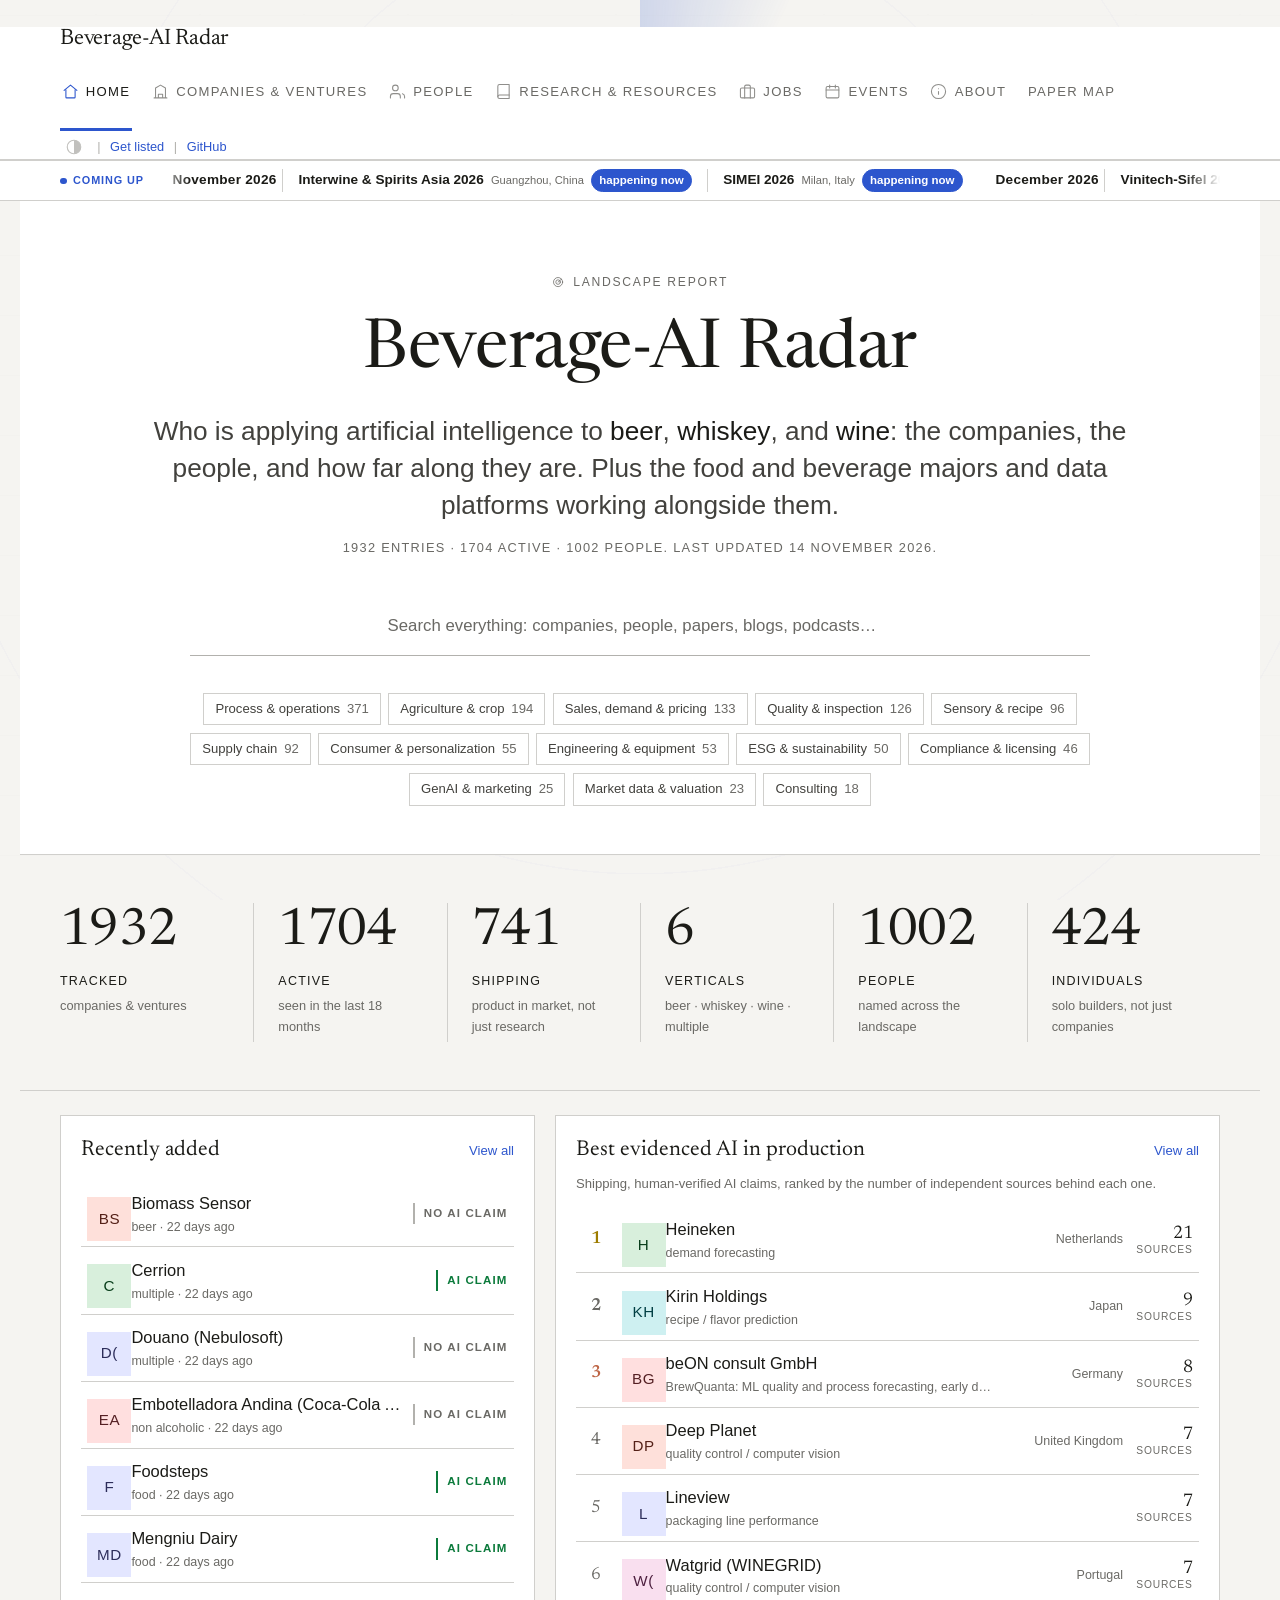
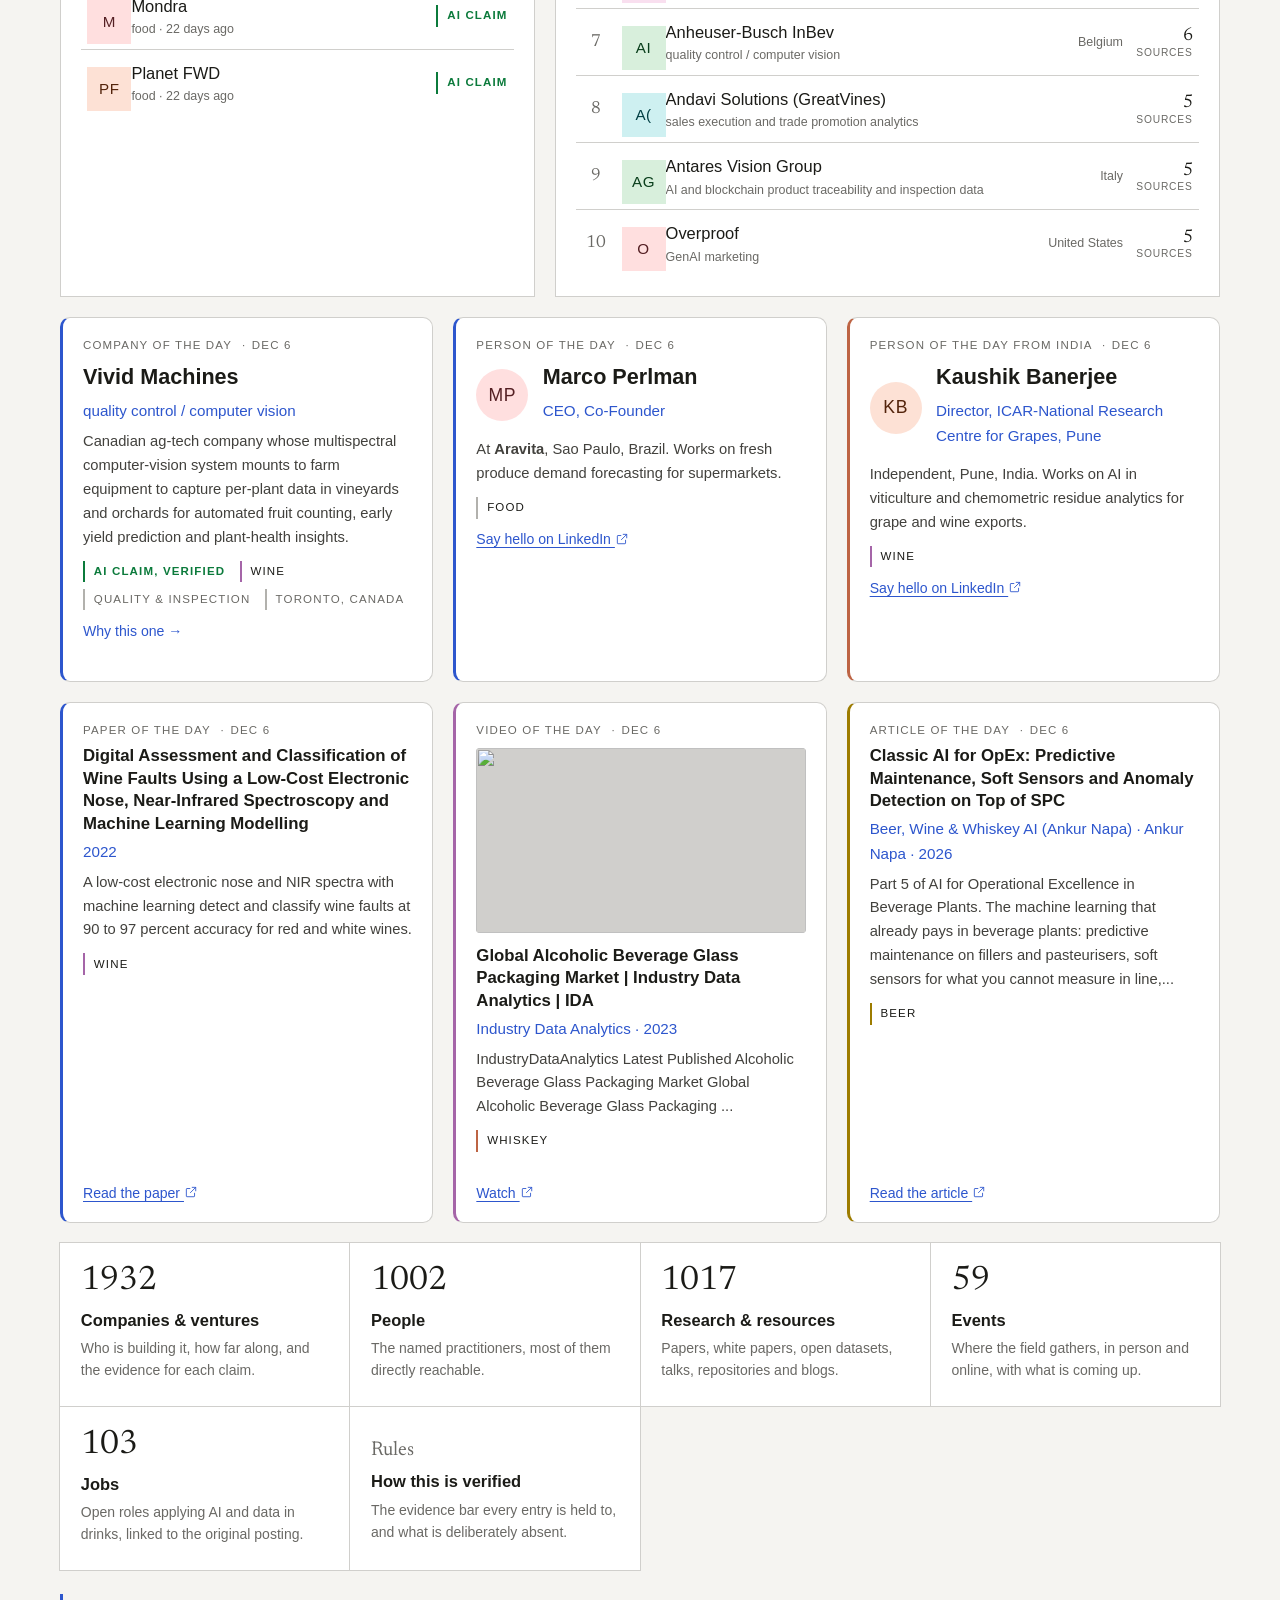
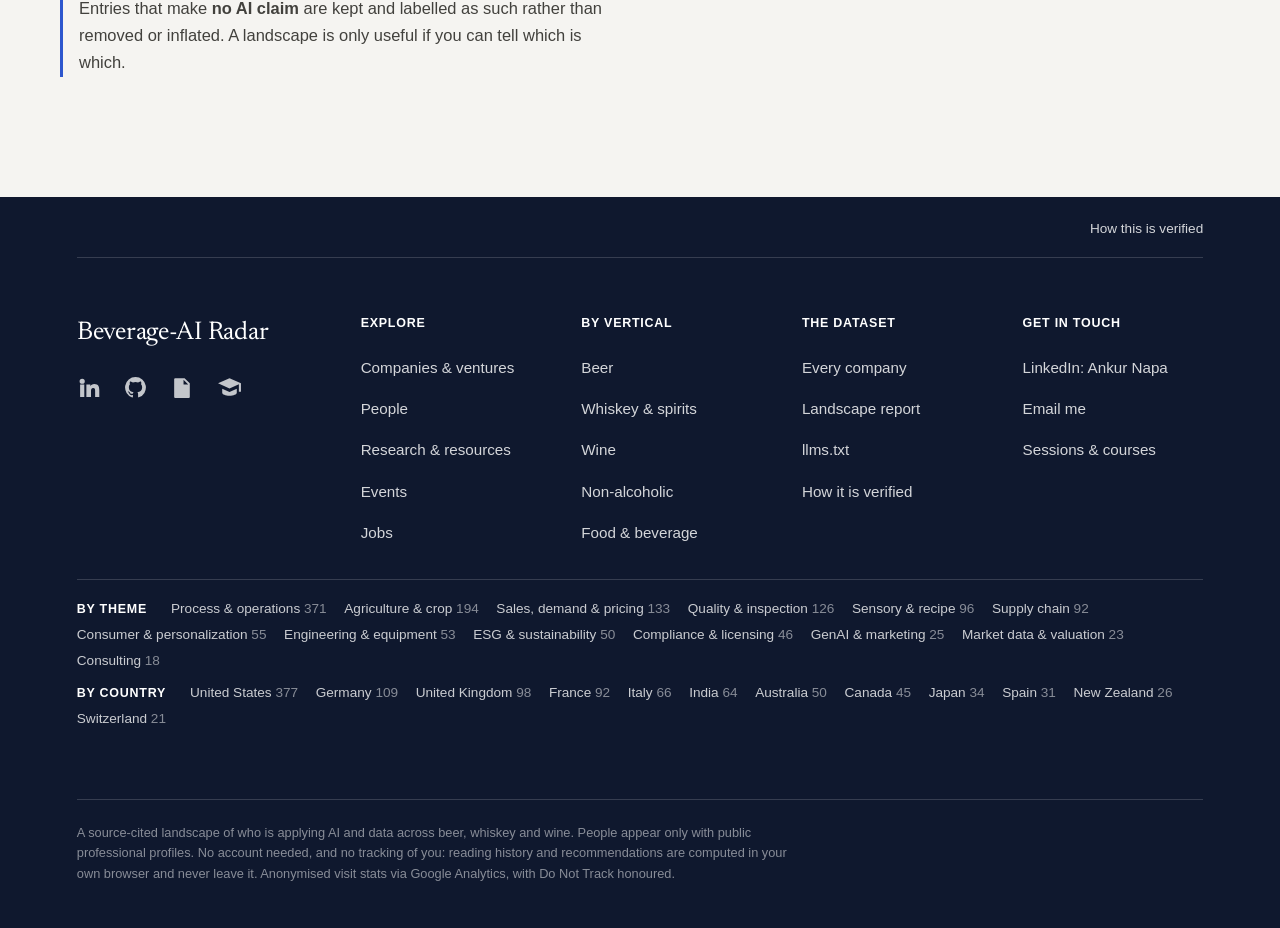
==== commit 0319676e: "data: 14 Nov sweep, 80 companies, 44 people, 10 events Full scout sweep over all 45 surfaces plus an" ====
--- a/dashboard/index.html
+++ b/dashboard/index.html
@@ -35,7 +35,7 @@
   <meta property="og:title" content="Beverage-AI Radar | AI, Data &amp; Analytics in Beer, Whiskey &amp; Wine" />
   <meta property="og:description" content="A curated, source-cited landscape of companies, people, research, and case studies applying AI and data to beer, whiskey, and wine." />
   <meta property="og:url" content="https://ankurnapa.github.io/beverage-ai-radar/" />
-  <meta property="og:image" content="https://ankurnapa.github.io/beverage-ai-radar/og.jpg?v=59deff58" />
+  <meta property="og:image" content="https://ankurnapa.github.io/beverage-ai-radar/og.jpg?v=4a48a953" />
   <meta property="og:image:type" content="image/jpeg" />
   <meta property="og:image:width" content="1200" />
   <meta property="og:image:height" content="630" />
@@ -44,7 +44,7 @@
   <meta name="twitter:card" content="summary_large_image" />
   <meta name="twitter:title" content="Beverage-AI Radar | AI &amp; Data in Beer, Whiskey &amp; Wine" />
   <meta name="twitter:description" content="A curated, source-cited landscape of who is applying AI and data across beer, whiskey, and wine." />
-  <meta name="twitter:image" content="https://ankurnapa.github.io/beverage-ai-radar/og.jpg?v=59deff58" />
+  <meta name="twitter:image" content="https://ankurnapa.github.io/beverage-ai-radar/og.jpg?v=4a48a953" />
 
   <link rel="icon" href="data:image/svg+xml,<svg xmlns='http://www.w3.org/2000/svg' viewBox='0 0 32 32'><text y='26' font-size='26'>📡</text></svg>" />
 
@@ -573,7 +573,8 @@
       <h2>Are you working in this field?</h2>
       <p>If you build, analyse, or research AI and data for beer, whiskey, or wine and you are not on this radar yet, that is my gap, not yours. I would love to add you. Reach out and I will include you.</p>
       <p class="about__cta">
-        <a href="https://www.linkedin.com/in/ankur-napa/" target="_blank" rel="noopener">Message me on LinkedIn to get listed</a>
+        <a href="https://www.linkedin.com/in/ankur-napa/" target="_blank" rel="noopener">Message me on LinkedIn</a>
+        <a href="mailto:napaankur@gmail.com?subject=Beverage-AI%20Radar">Email me</a>
         <a href="https://github.com/AnkurNapa/beverage-ai-radar" target="_blank" rel="noopener">Suggest an entry on GitHub</a>
       </p>
 
@@ -663,8 +664,8 @@
       <nav class="foot__col" aria-label="Get in touch">
         <h2 class="foot__h">Get in touch</h2>
         <ul>
-          <li><a href="https://www.linkedin.com/in/ankur-napa/">Get listed</a></li>
-          <li><a href="https://www.linkedin.com/in/ankur-napa/">Ankur Napa</a></li>
+          <li><a href="https://www.linkedin.com/in/ankur-napa/">LinkedIn: Ankur Napa</a></li>
+          <li><a href="mailto:napaankur@gmail.com?subject=Beverage-AI%20Radar">Email me</a></li>
           <li><a href="https://topmate.io/ankur_napa/">Sessions &amp; courses</a></li>
         </ul>
       </nav>
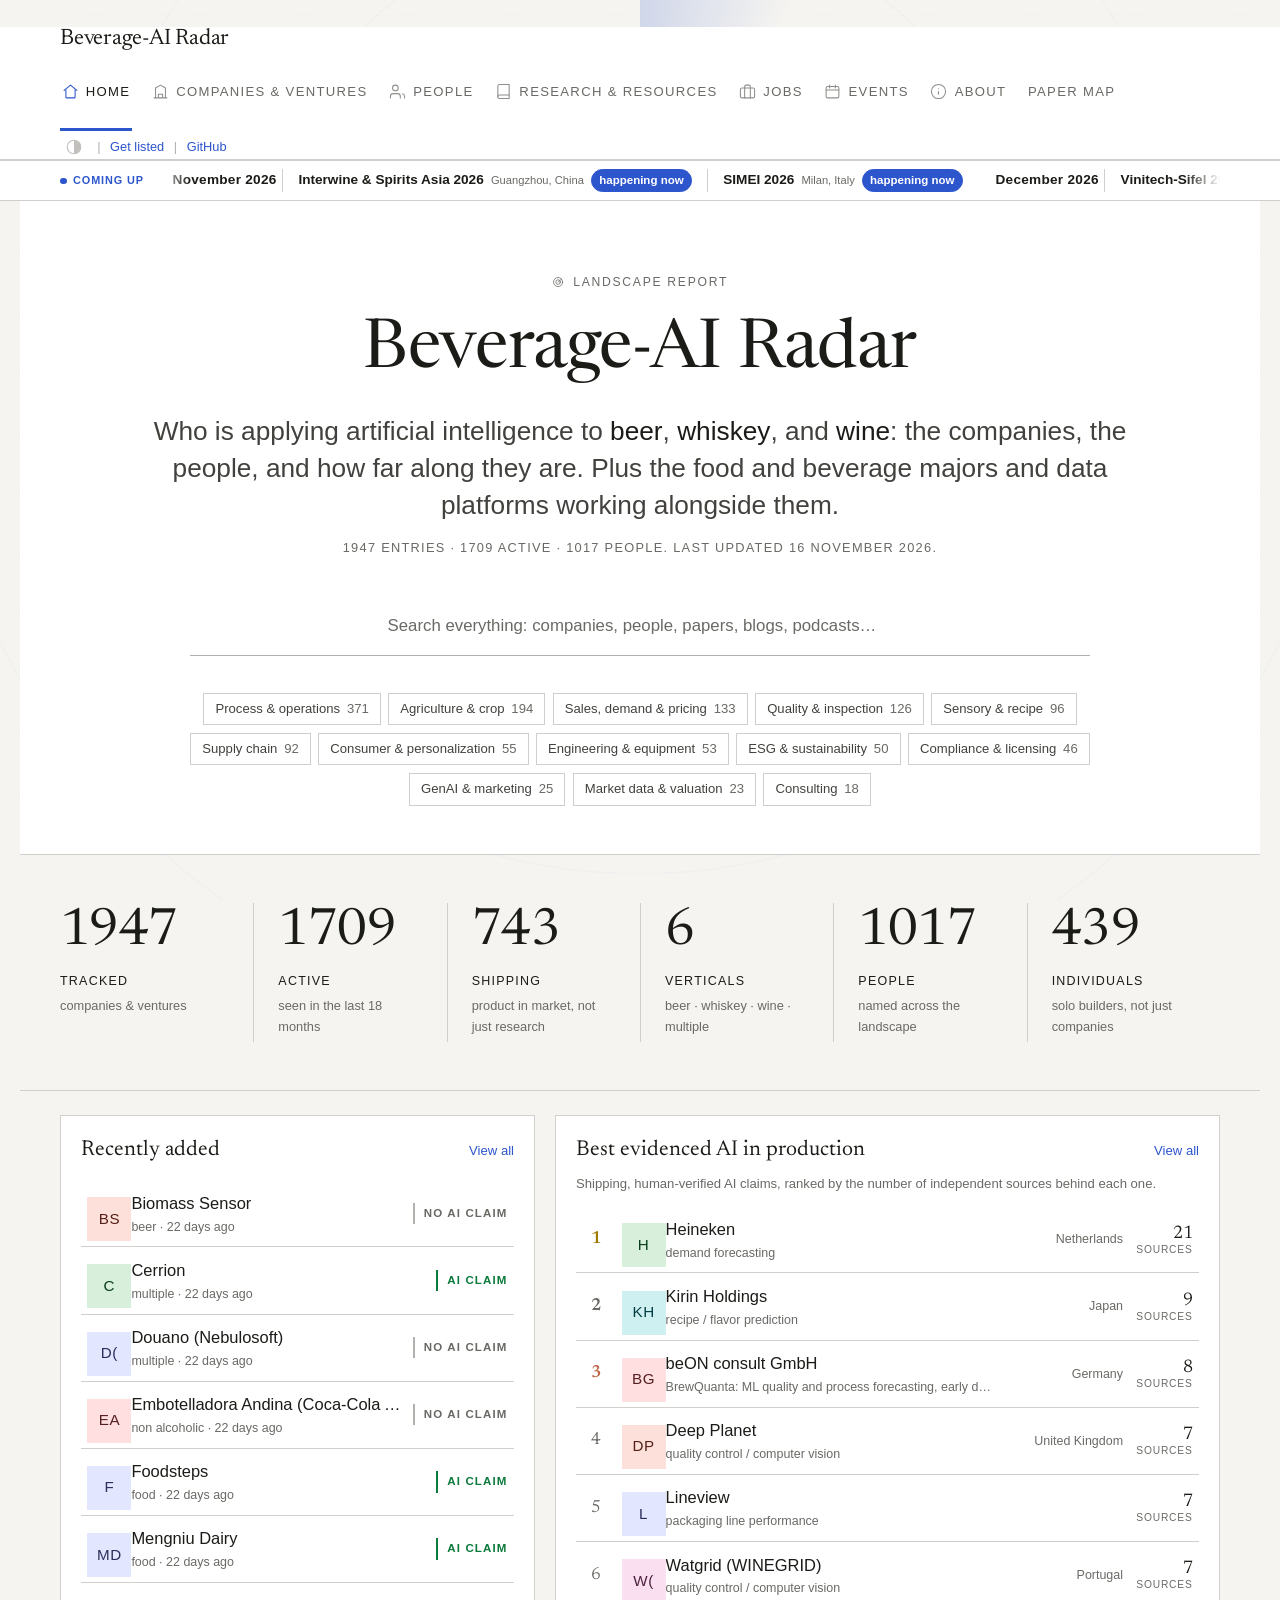
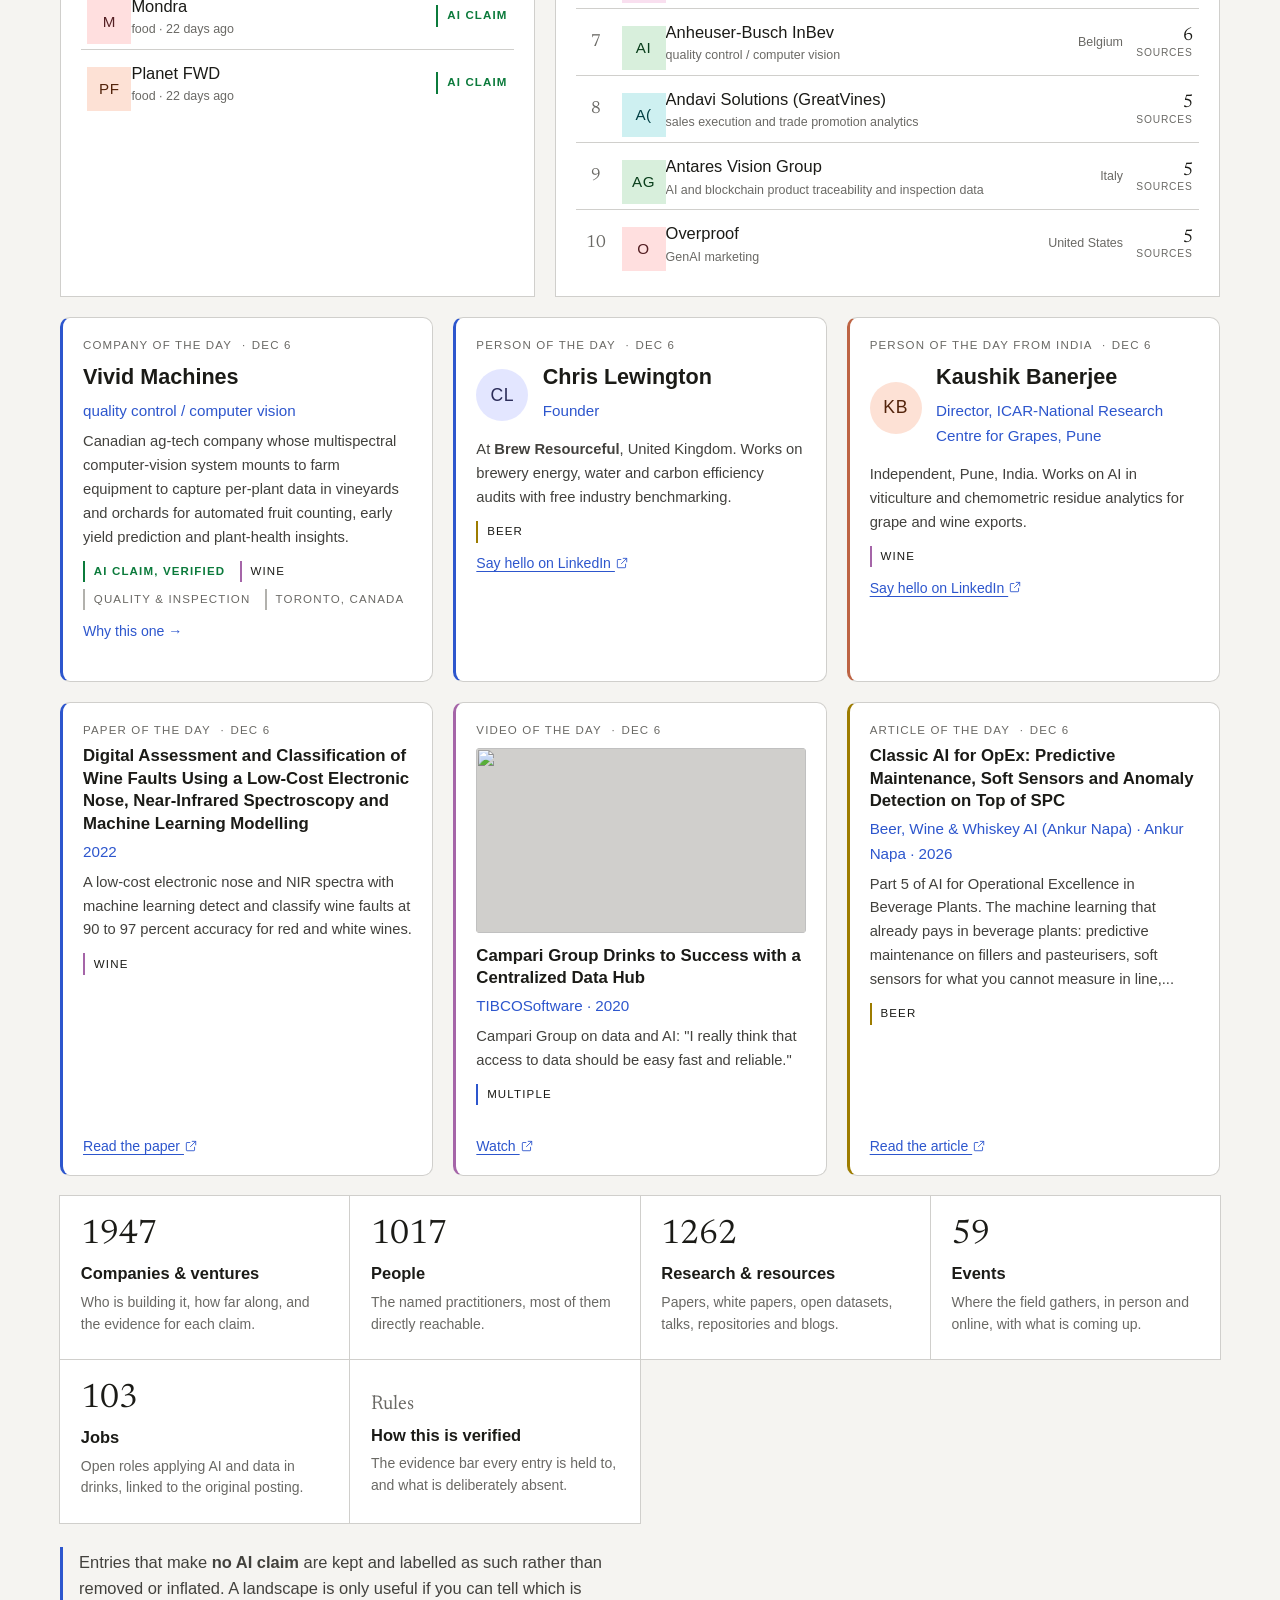
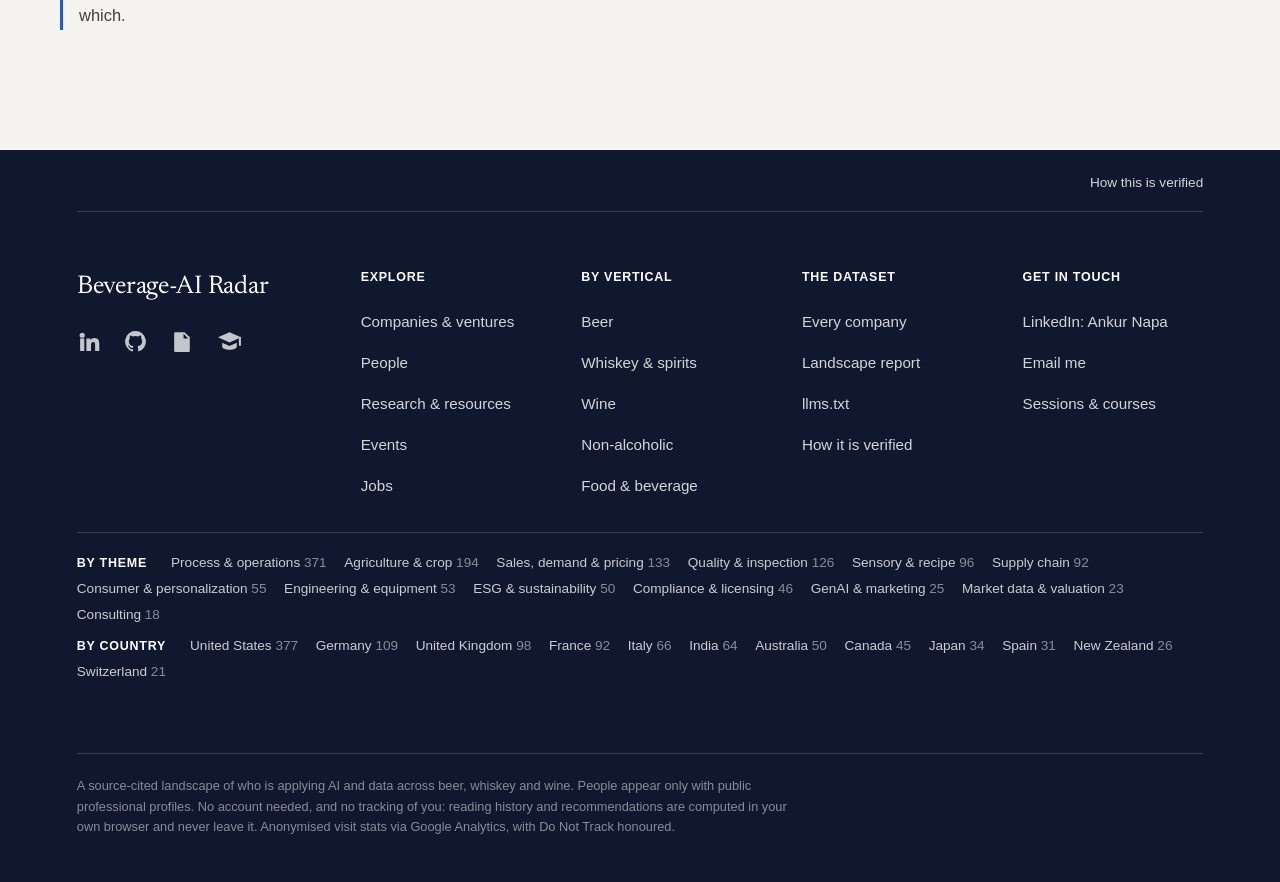
==== commit ef7e1306: "data: add 15 beer, spirits and wine data and digital leaders to People Speakers from the wave6 talks" ====
--- a/dashboard/index.html
+++ b/dashboard/index.html
@@ -35,7 +35,7 @@
   <meta property="og:title" content="Beverage-AI Radar | AI, Data &amp; Analytics in Beer, Whiskey &amp; Wine" />
   <meta property="og:description" content="A curated, source-cited landscape of companies, people, research, and case studies applying AI and data to beer, whiskey, and wine." />
   <meta property="og:url" content="https://ankurnapa.github.io/beverage-ai-radar/" />
-  <meta property="og:image" content="https://ankurnapa.github.io/beverage-ai-radar/og.jpg?v=4a48a953" />
+  <meta property="og:image" content="https://ankurnapa.github.io/beverage-ai-radar/og.jpg?v=744163fe" />
   <meta property="og:image:type" content="image/jpeg" />
   <meta property="og:image:width" content="1200" />
   <meta property="og:image:height" content="630" />
@@ -44,7 +44,7 @@
   <meta name="twitter:card" content="summary_large_image" />
   <meta name="twitter:title" content="Beverage-AI Radar | AI &amp; Data in Beer, Whiskey &amp; Wine" />
   <meta name="twitter:description" content="A curated, source-cited landscape of who is applying AI and data across beer, whiskey, and wine." />
-  <meta name="twitter:image" content="https://ankurnapa.github.io/beverage-ai-radar/og.jpg?v=4a48a953" />
+  <meta name="twitter:image" content="https://ankurnapa.github.io/beverage-ai-radar/og.jpg?v=744163fe" />
 
   <link rel="icon" href="data:image/svg+xml,<svg xmlns='http://www.w3.org/2000/svg' viewBox='0 0 32 32'><text y='26' font-size='26'>📡</text></svg>" />
 
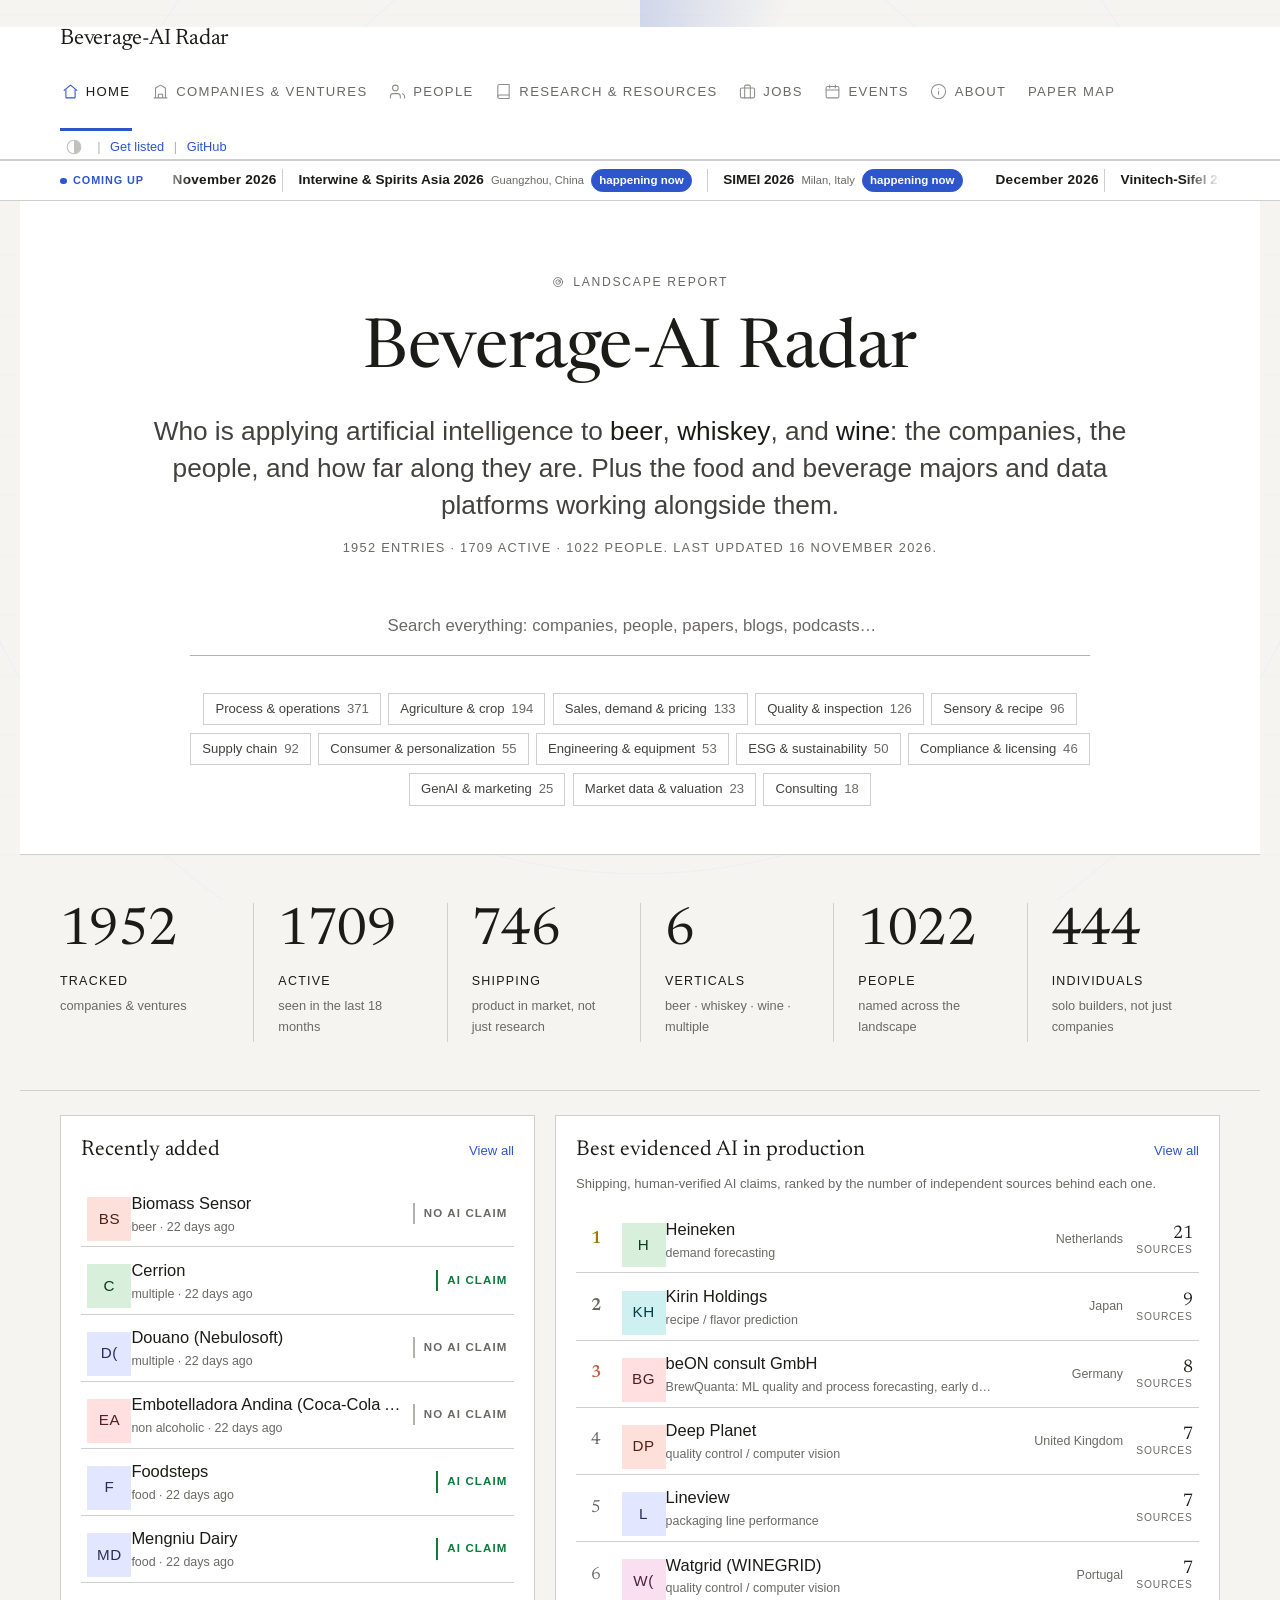
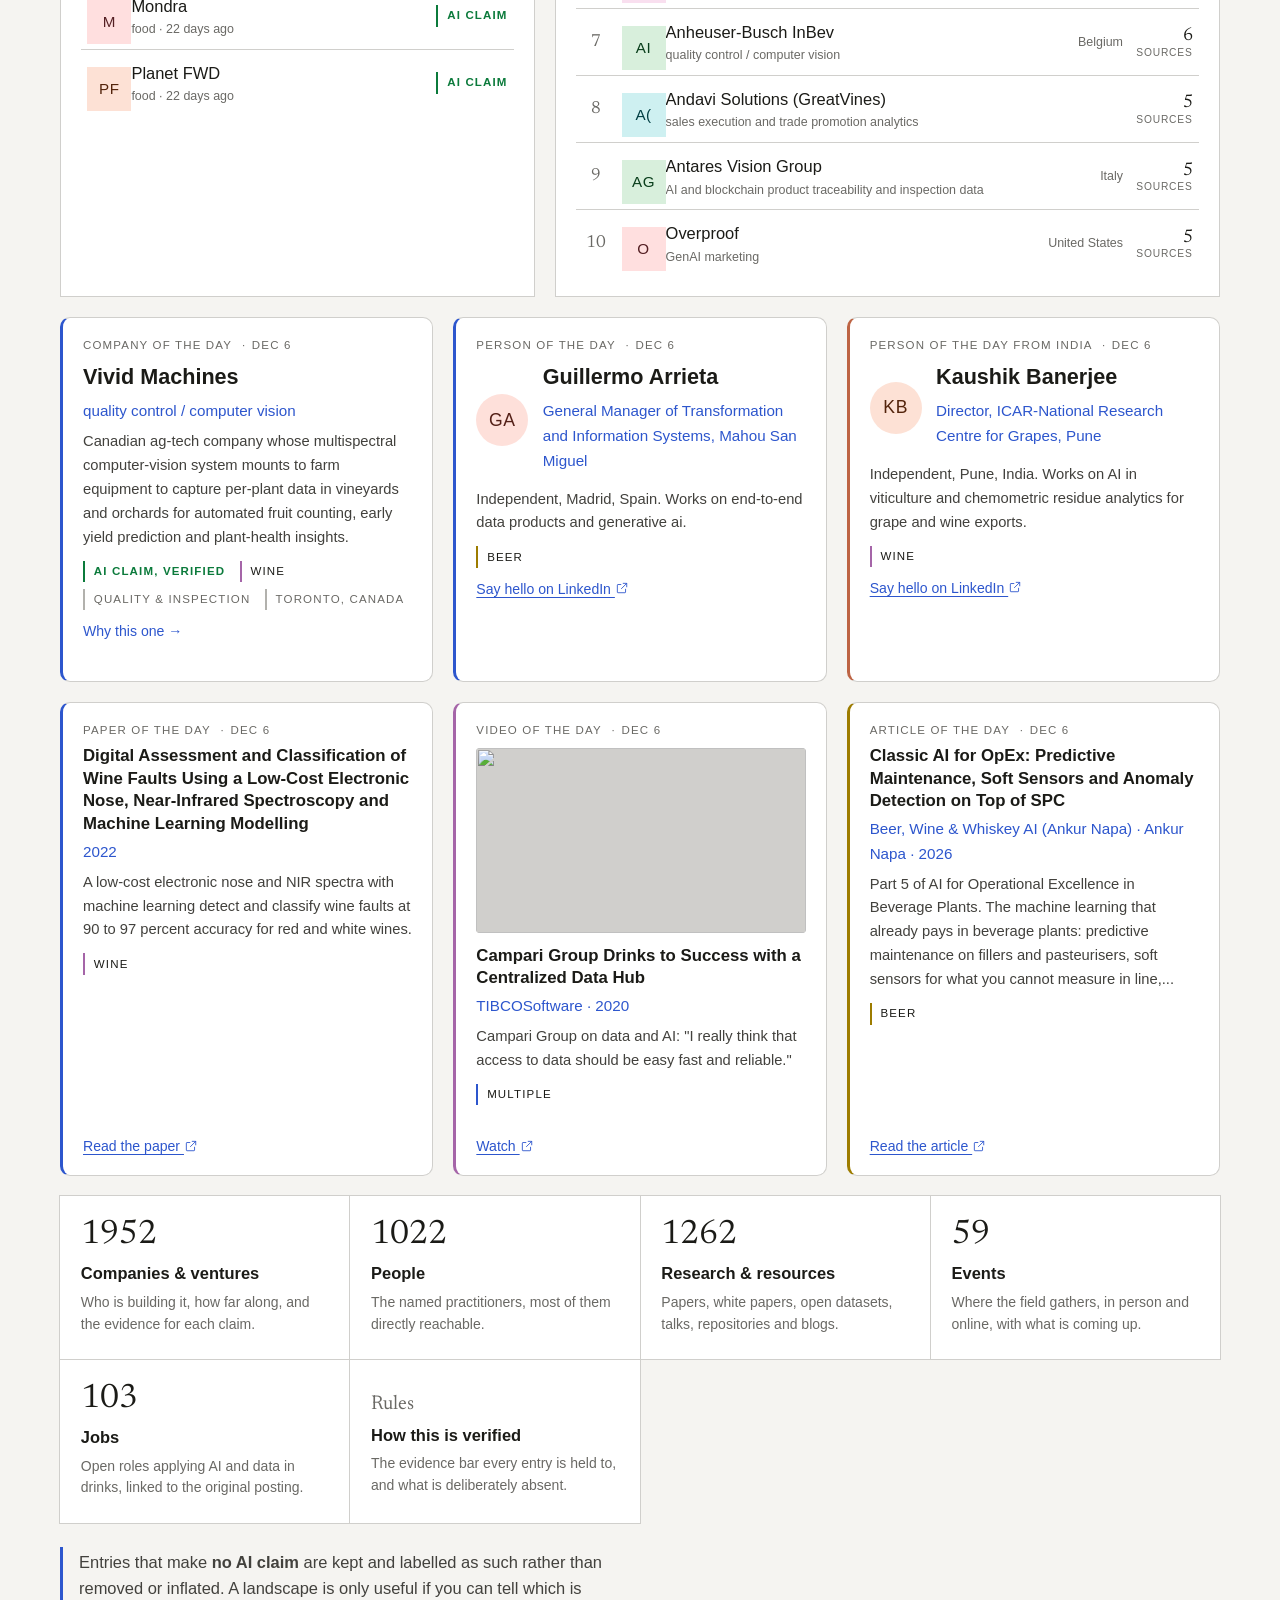
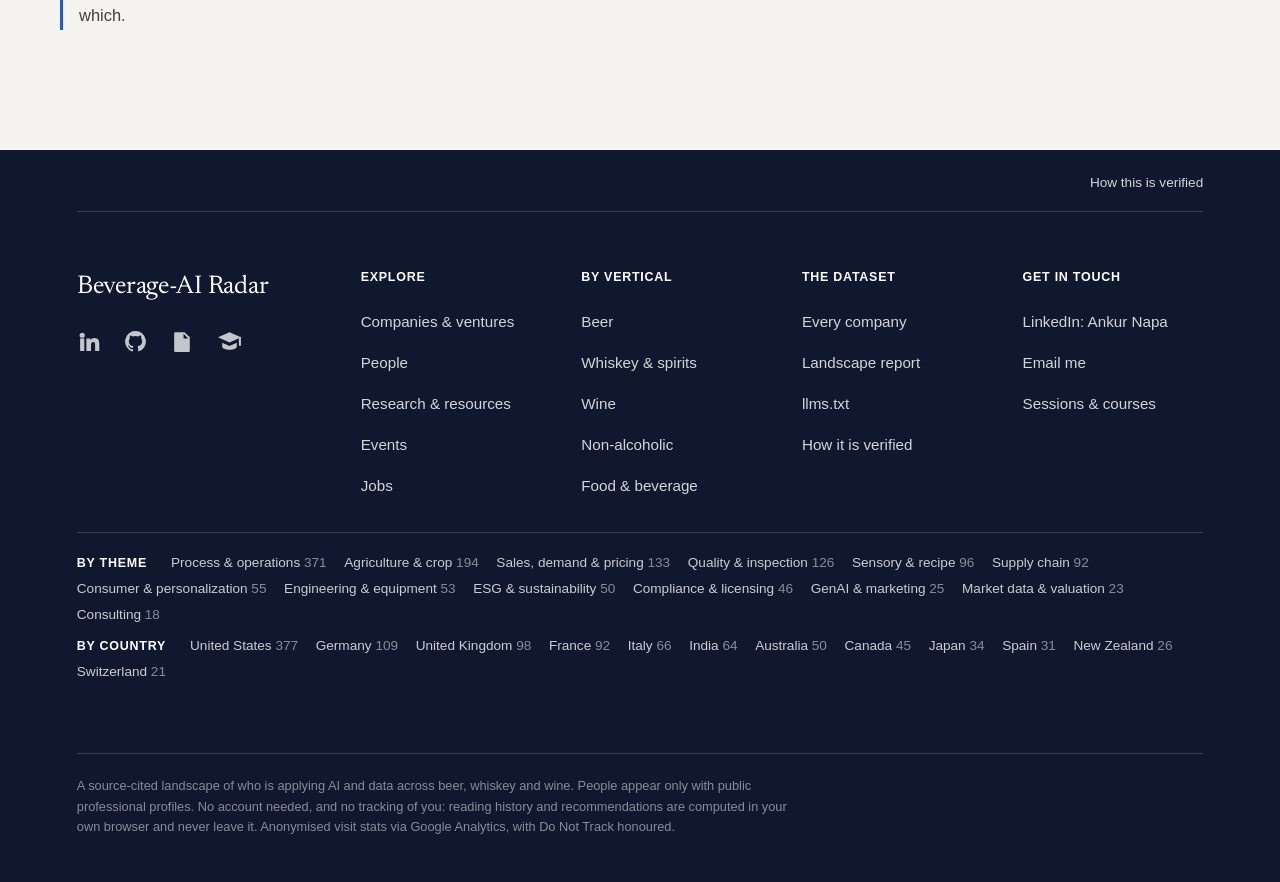
==== commit 01358a0d: "data: add LinkedIn profiles and current roles for wave6 People, plus five more leaders LinkedIn prof" ====
--- a/dashboard/index.html
+++ b/dashboard/index.html
@@ -35,7 +35,7 @@
   <meta property="og:title" content="Beverage-AI Radar | AI, Data &amp; Analytics in Beer, Whiskey &amp; Wine" />
   <meta property="og:description" content="A curated, source-cited landscape of companies, people, research, and case studies applying AI and data to beer, whiskey, and wine." />
   <meta property="og:url" content="https://ankurnapa.github.io/beverage-ai-radar/" />
-  <meta property="og:image" content="https://ankurnapa.github.io/beverage-ai-radar/og.jpg?v=744163fe" />
+  <meta property="og:image" content="https://ankurnapa.github.io/beverage-ai-radar/og.jpg?v=617e0cbd" />
   <meta property="og:image:type" content="image/jpeg" />
   <meta property="og:image:width" content="1200" />
   <meta property="og:image:height" content="630" />
@@ -44,7 +44,7 @@
   <meta name="twitter:card" content="summary_large_image" />
   <meta name="twitter:title" content="Beverage-AI Radar | AI &amp; Data in Beer, Whiskey &amp; Wine" />
   <meta name="twitter:description" content="A curated, source-cited landscape of who is applying AI and data across beer, whiskey, and wine." />
-  <meta name="twitter:image" content="https://ankurnapa.github.io/beverage-ai-radar/og.jpg?v=744163fe" />
+  <meta name="twitter:image" content="https://ankurnapa.github.io/beverage-ai-radar/og.jpg?v=617e0cbd" />
 
   <link rel="icon" href="data:image/svg+xml,<svg xmlns='http://www.w3.org/2000/svg' viewBox='0 0 32 32'><text y='26' font-size='26'>📡</text></svg>" />
 
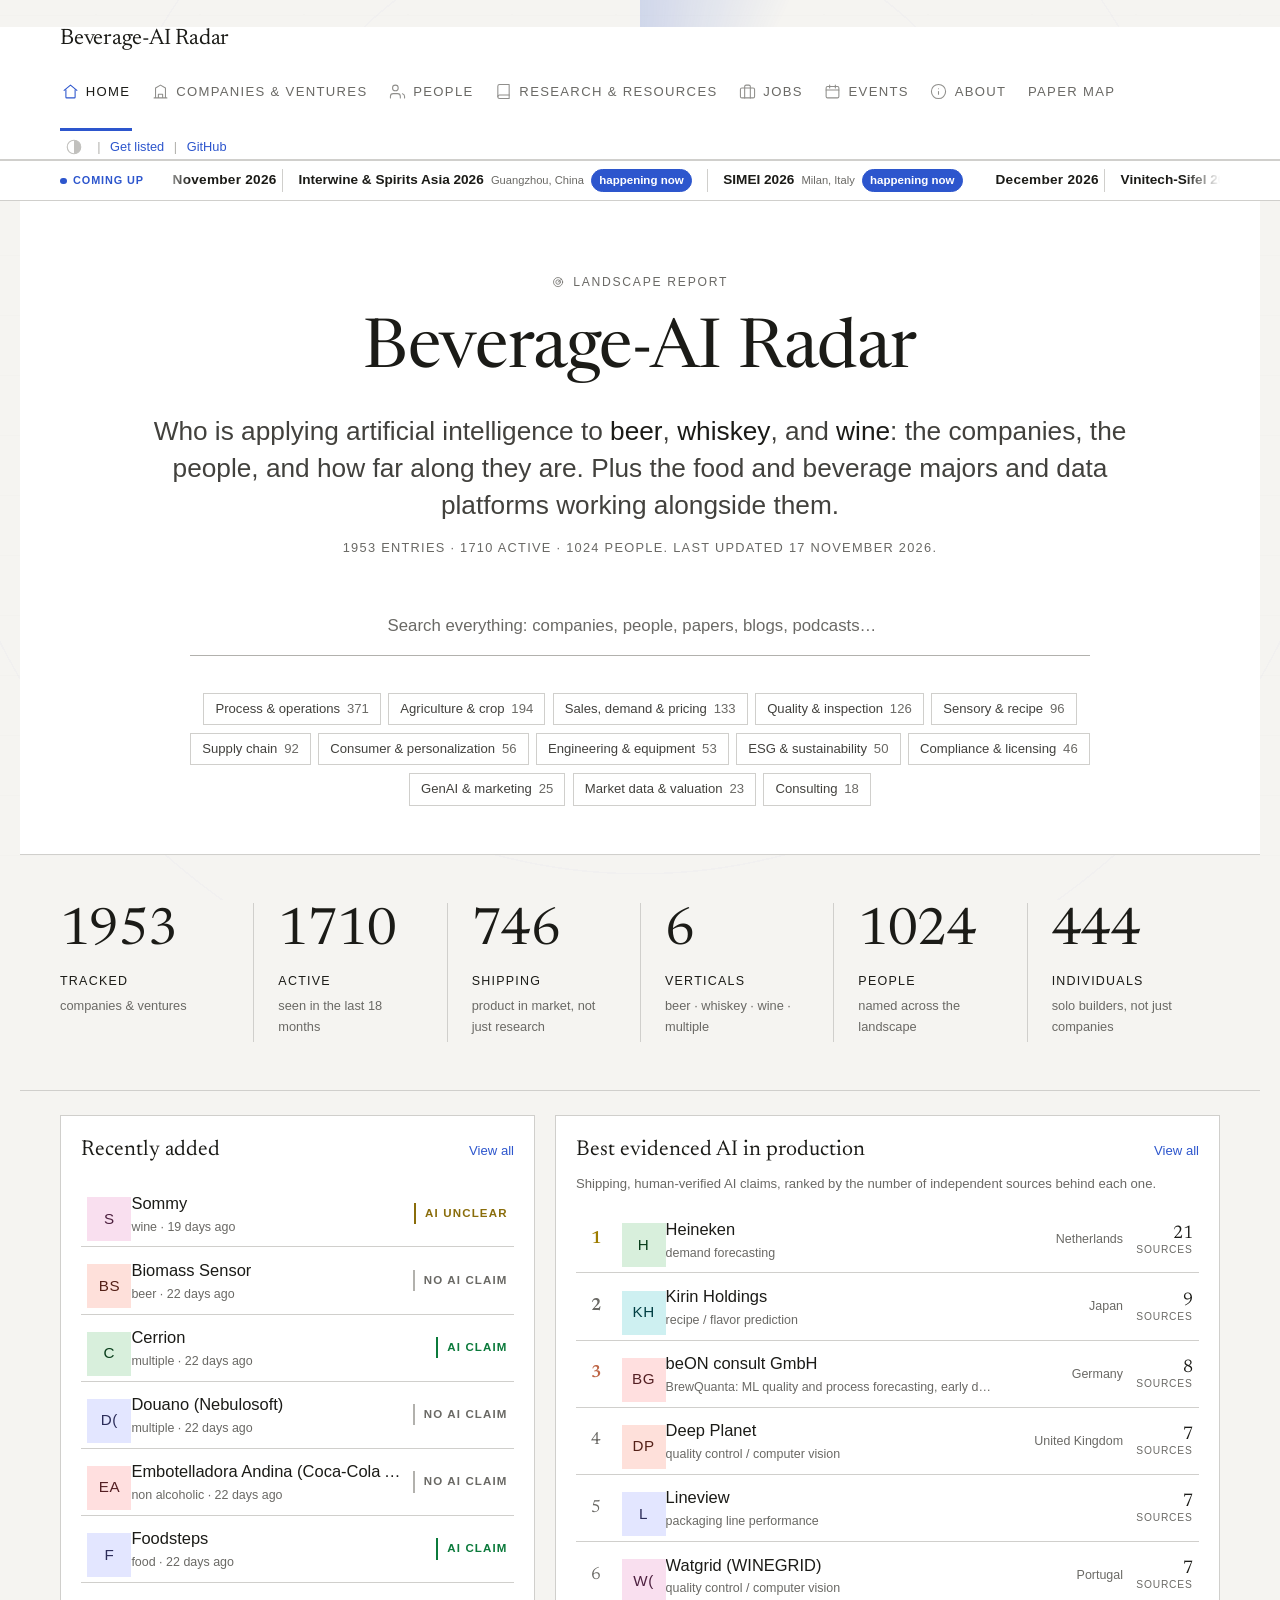
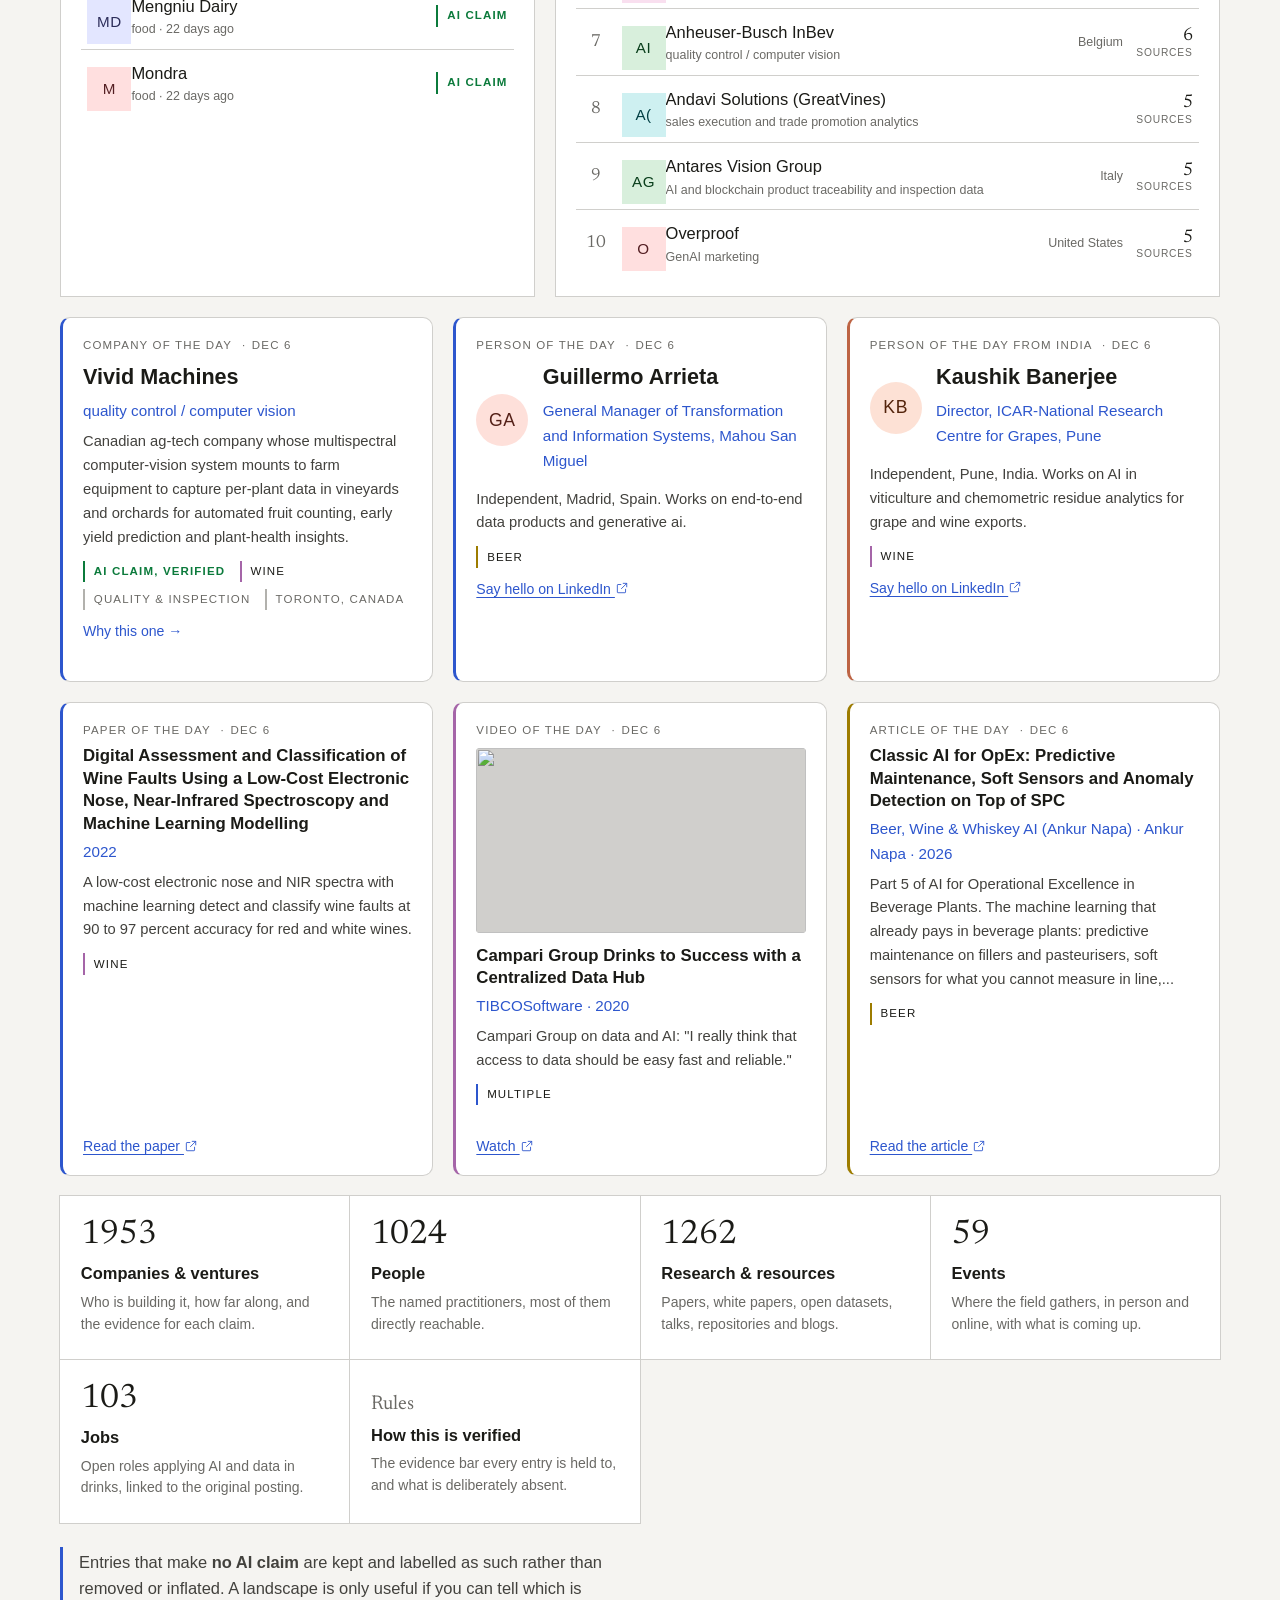
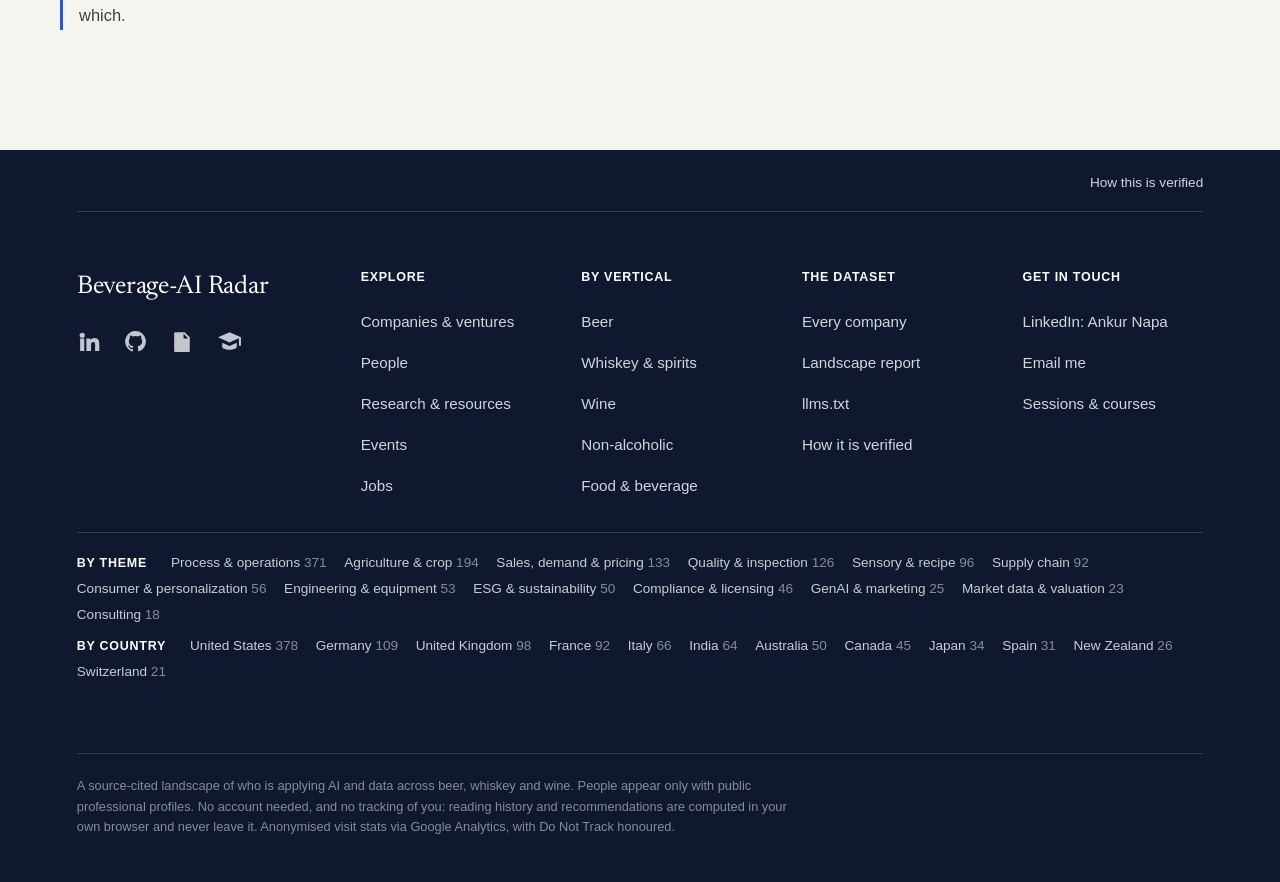
==== commit e66da46b: "data: add Sommy, pre-launch palate-matching wine app" ====
--- a/dashboard/index.html
+++ b/dashboard/index.html
@@ -35,7 +35,7 @@
   <meta property="og:title" content="Beverage-AI Radar | AI, Data &amp; Analytics in Beer, Whiskey &amp; Wine" />
   <meta property="og:description" content="A curated, source-cited landscape of companies, people, research, and case studies applying AI and data to beer, whiskey, and wine." />
   <meta property="og:url" content="https://ankurnapa.github.io/beverage-ai-radar/" />
-  <meta property="og:image" content="https://ankurnapa.github.io/beverage-ai-radar/og.jpg?v=617e0cbd" />
+  <meta property="og:image" content="https://ankurnapa.github.io/beverage-ai-radar/og.jpg?v=d75c683c" />
   <meta property="og:image:type" content="image/jpeg" />
   <meta property="og:image:width" content="1200" />
   <meta property="og:image:height" content="630" />
@@ -44,7 +44,7 @@
   <meta name="twitter:card" content="summary_large_image" />
   <meta name="twitter:title" content="Beverage-AI Radar | AI &amp; Data in Beer, Whiskey &amp; Wine" />
   <meta name="twitter:description" content="A curated, source-cited landscape of who is applying AI and data across beer, whiskey, and wine." />
-  <meta name="twitter:image" content="https://ankurnapa.github.io/beverage-ai-radar/og.jpg?v=617e0cbd" />
+  <meta name="twitter:image" content="https://ankurnapa.github.io/beverage-ai-radar/og.jpg?v=d75c683c" />
 
   <link rel="icon" href="data:image/svg+xml,<svg xmlns='http://www.w3.org/2000/svg' viewBox='0 0 32 32'><text y='26' font-size='26'>📡</text></svg>" />
 
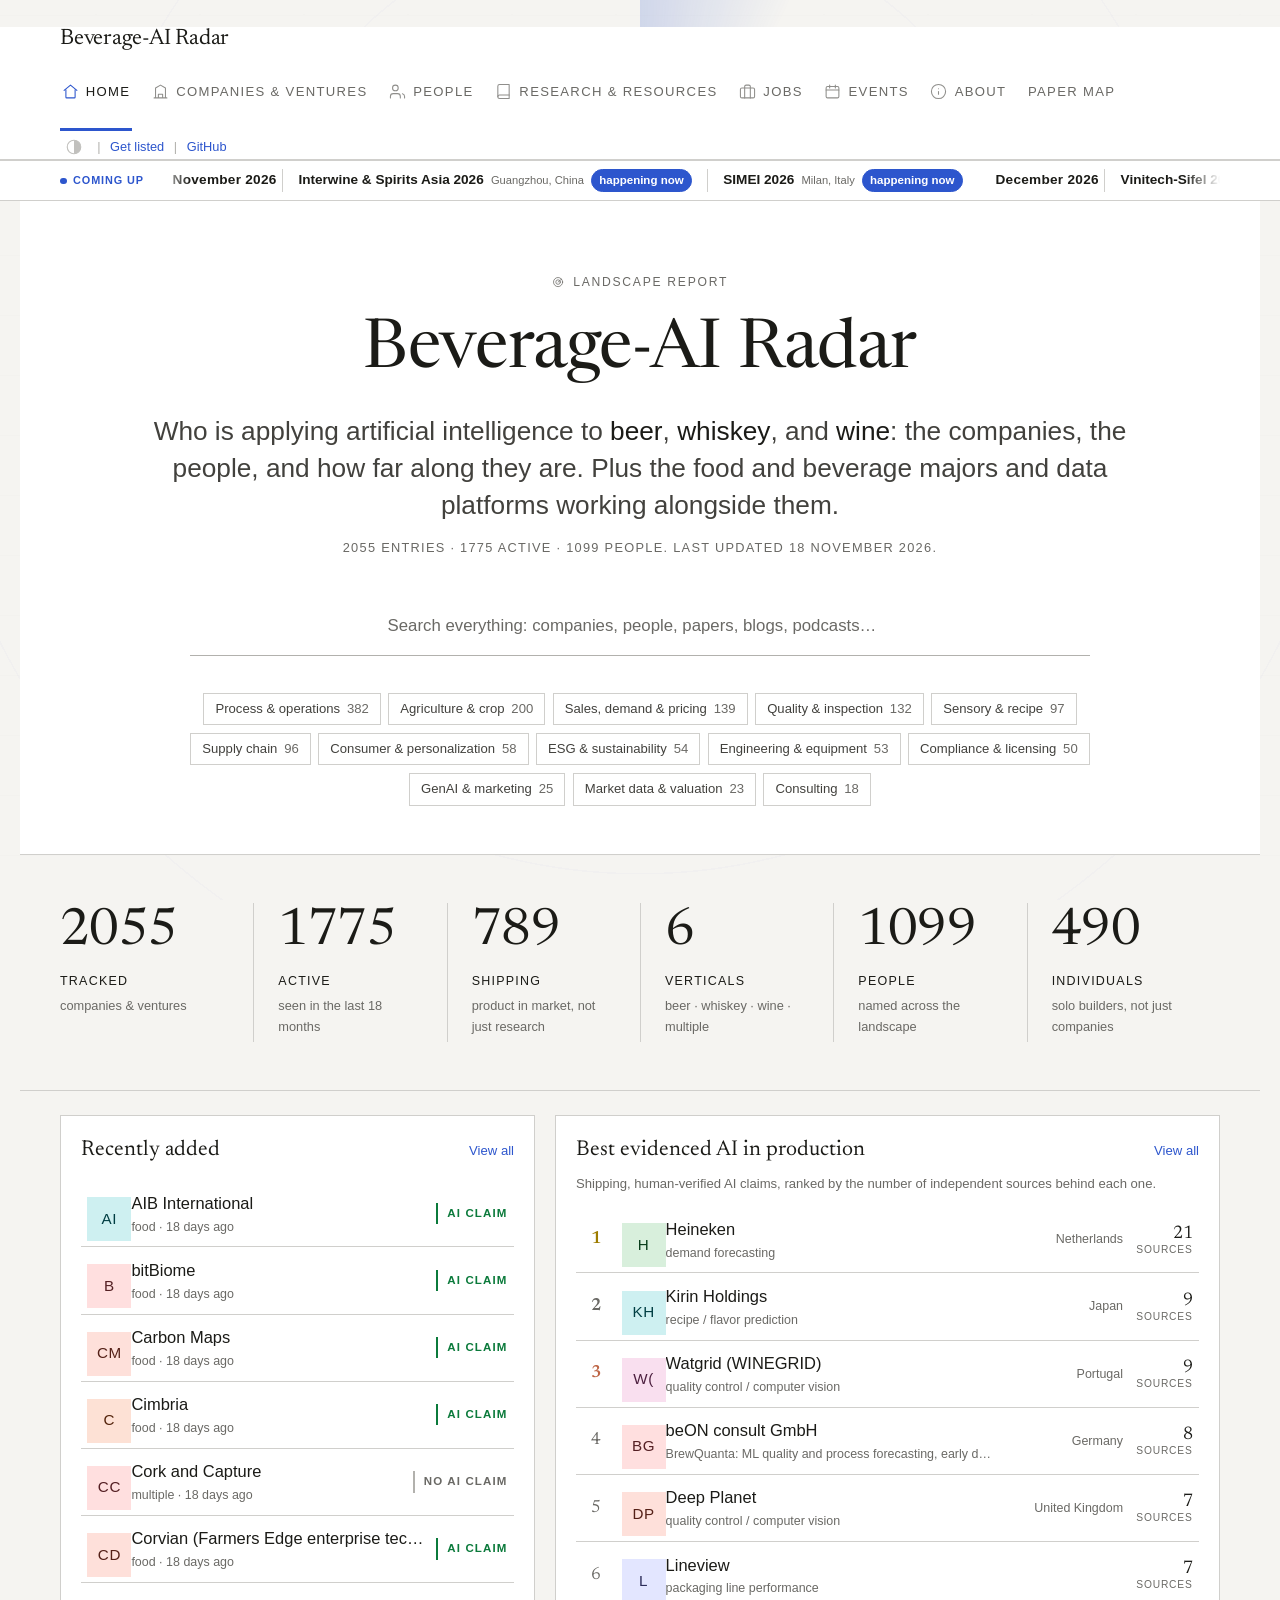
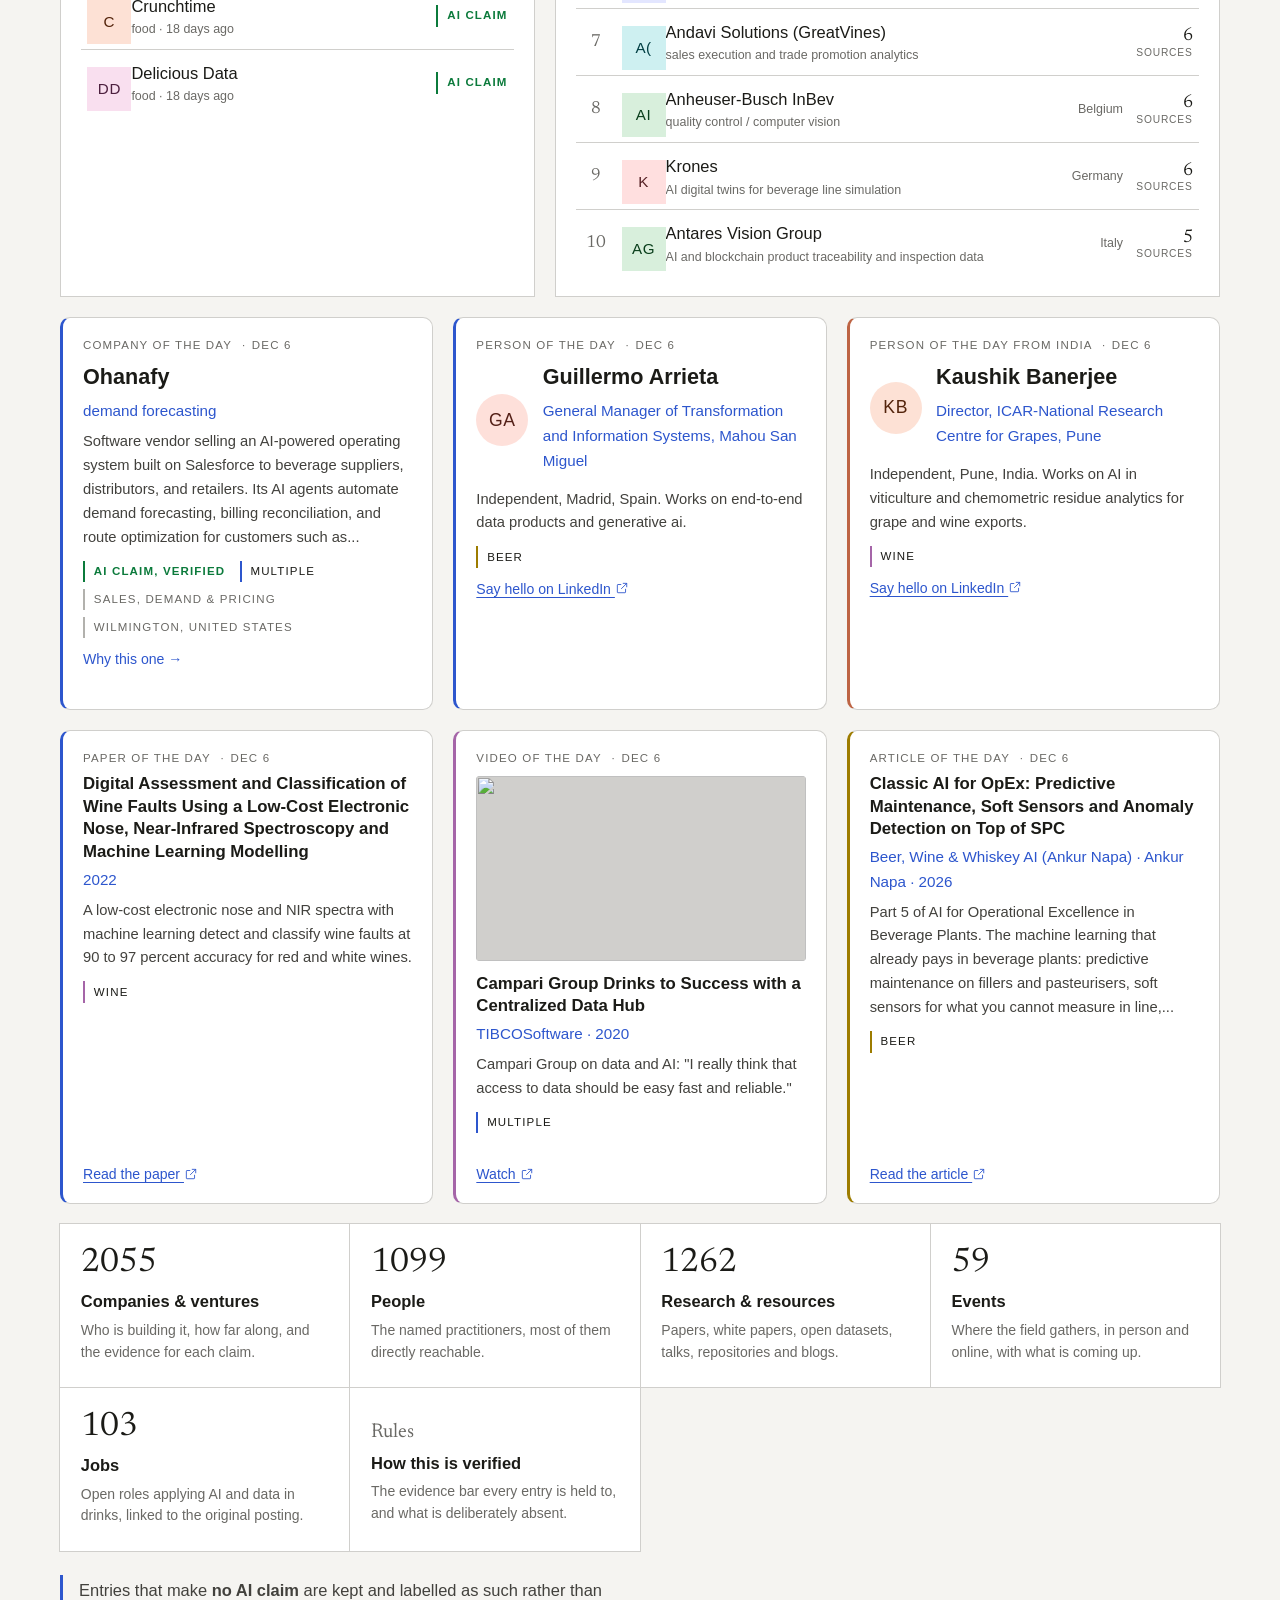
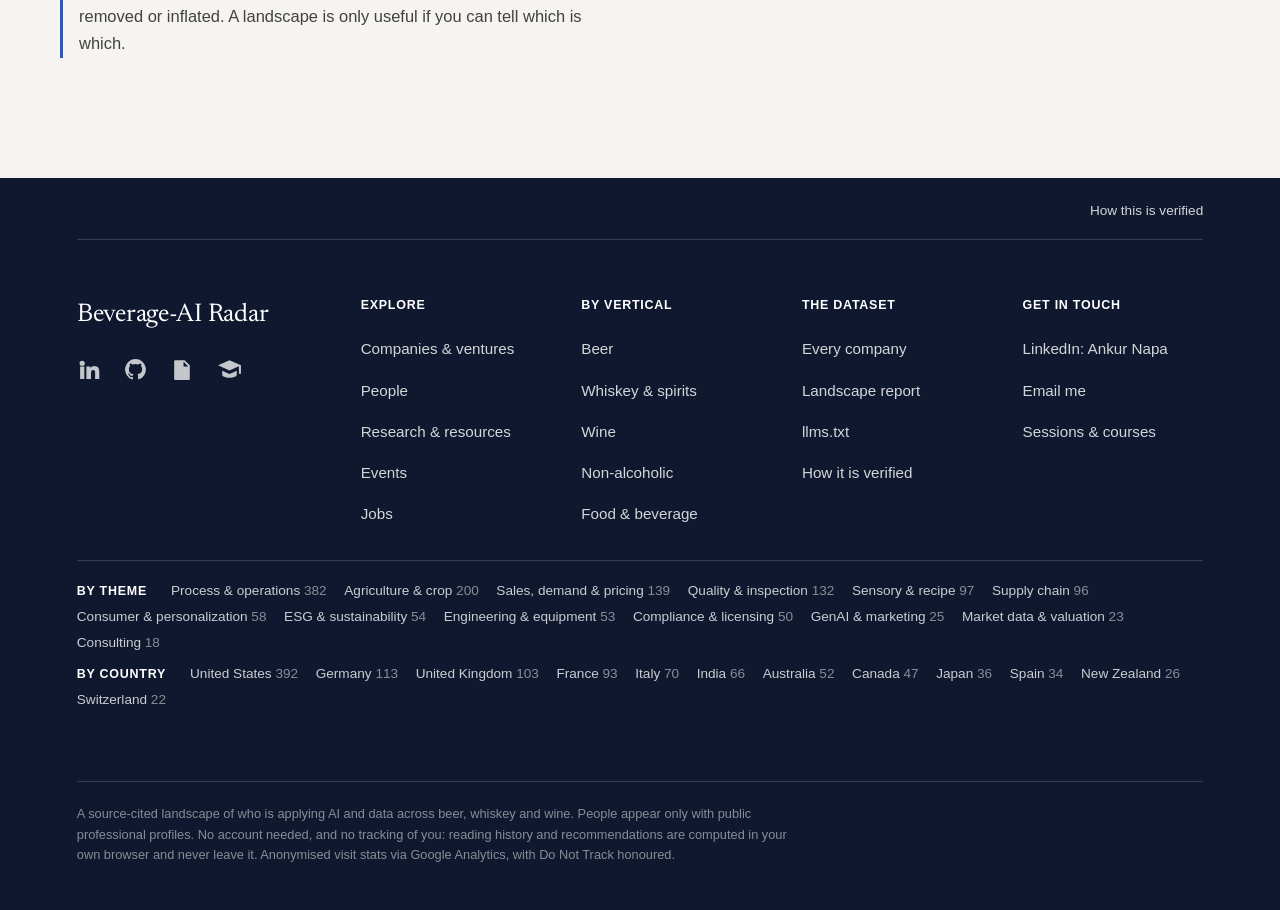
==== commit cd6b1059: "data: 18 Nov sweep adds 56 companies, 46 people and 9 events All 45 surfaces, the events scout and 9" ====
--- a/dashboard/index.html
+++ b/dashboard/index.html
@@ -35,7 +35,7 @@
   <meta property="og:title" content="Beverage-AI Radar | AI, Data &amp; Analytics in Beer, Whiskey &amp; Wine" />
   <meta property="og:description" content="A curated, source-cited landscape of companies, people, research, and case studies applying AI and data to beer, whiskey, and wine." />
   <meta property="og:url" content="https://ankurnapa.github.io/beverage-ai-radar/" />
-  <meta property="og:image" content="https://ankurnapa.github.io/beverage-ai-radar/og.jpg?v=d75c683c" />
+  <meta property="og:image" content="https://ankurnapa.github.io/beverage-ai-radar/og.jpg?v=be87051f" />
   <meta property="og:image:type" content="image/jpeg" />
   <meta property="og:image:width" content="1200" />
   <meta property="og:image:height" content="630" />
@@ -44,7 +44,7 @@
   <meta name="twitter:card" content="summary_large_image" />
   <meta name="twitter:title" content="Beverage-AI Radar | AI &amp; Data in Beer, Whiskey &amp; Wine" />
   <meta name="twitter:description" content="A curated, source-cited landscape of who is applying AI and data across beer, whiskey, and wine." />
-  <meta name="twitter:image" content="https://ankurnapa.github.io/beverage-ai-radar/og.jpg?v=d75c683c" />
+  <meta name="twitter:image" content="https://ankurnapa.github.io/beverage-ai-radar/og.jpg?v=be87051f" />
 
   <link rel="icon" href="data:image/svg+xml,<svg xmlns='http://www.w3.org/2000/svg' viewBox='0 0 32 32'><text y='26' font-size='26'>📡</text></svg>" />
 
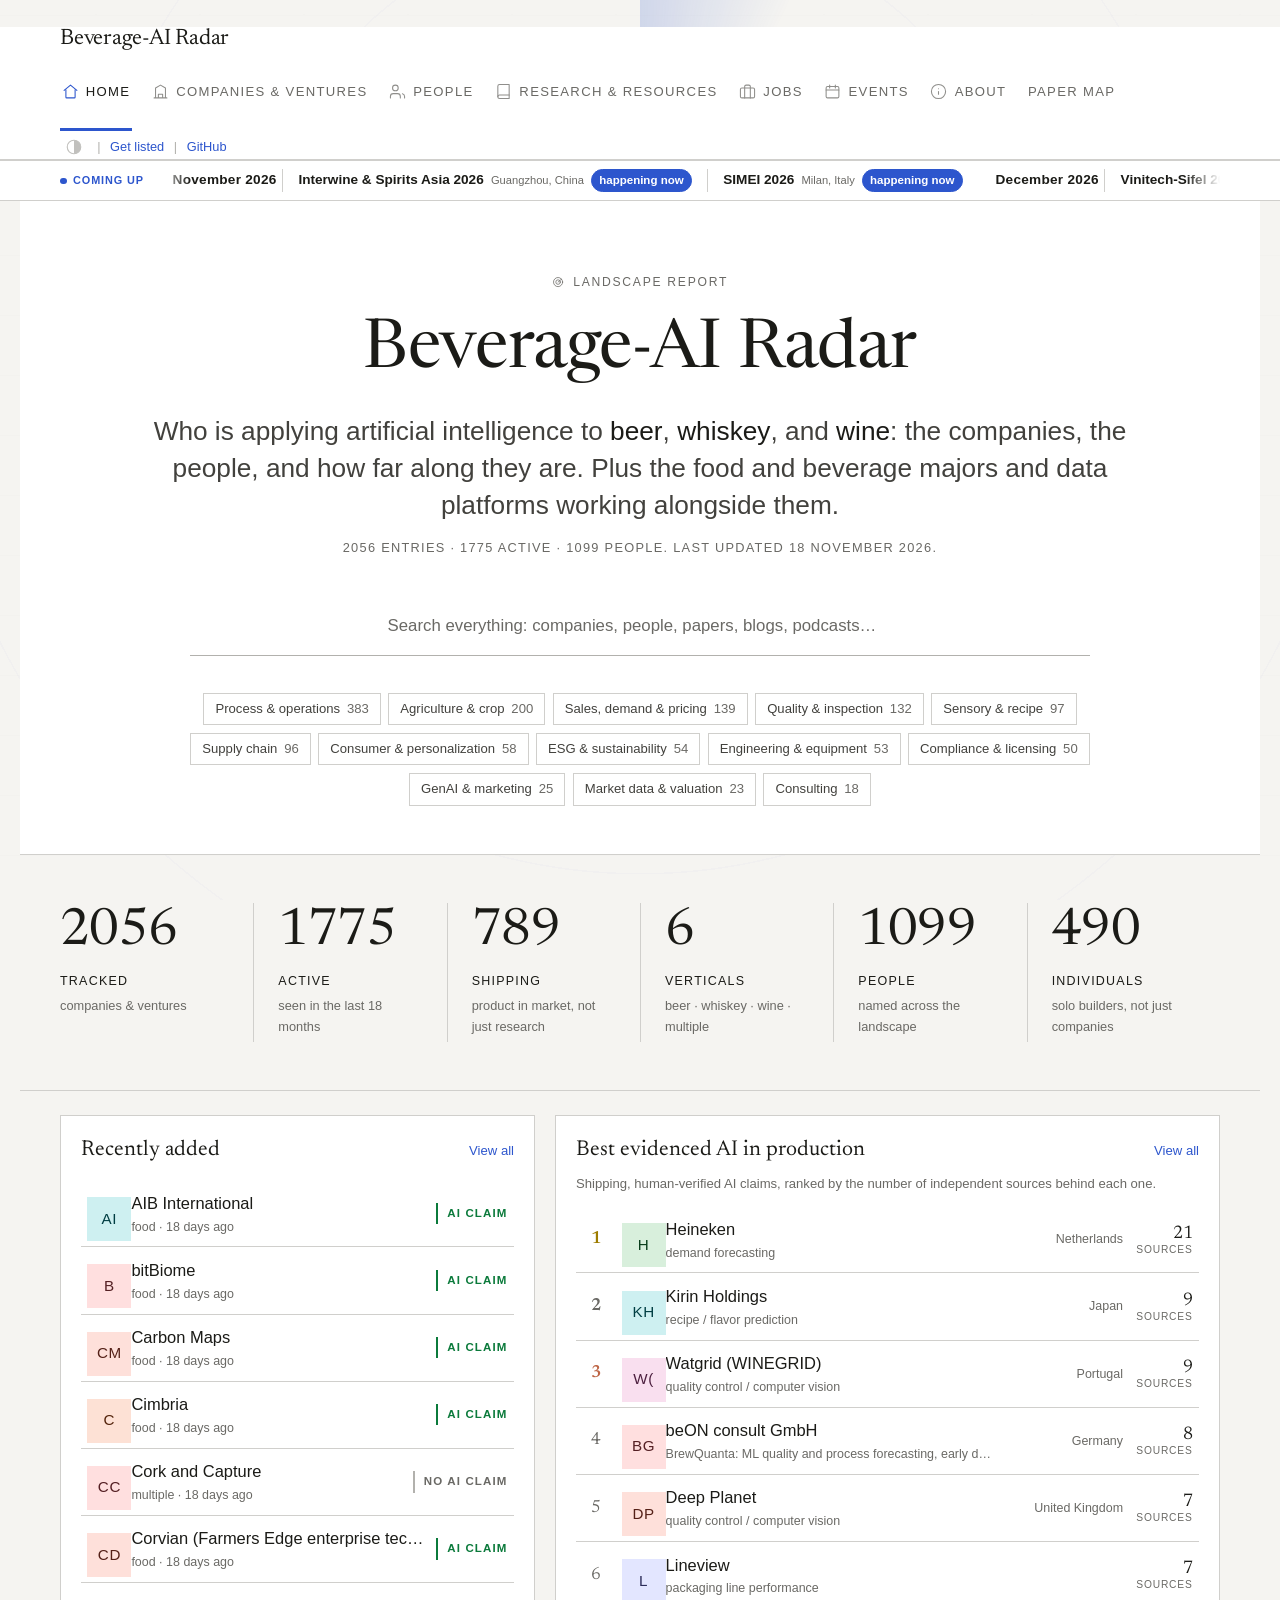
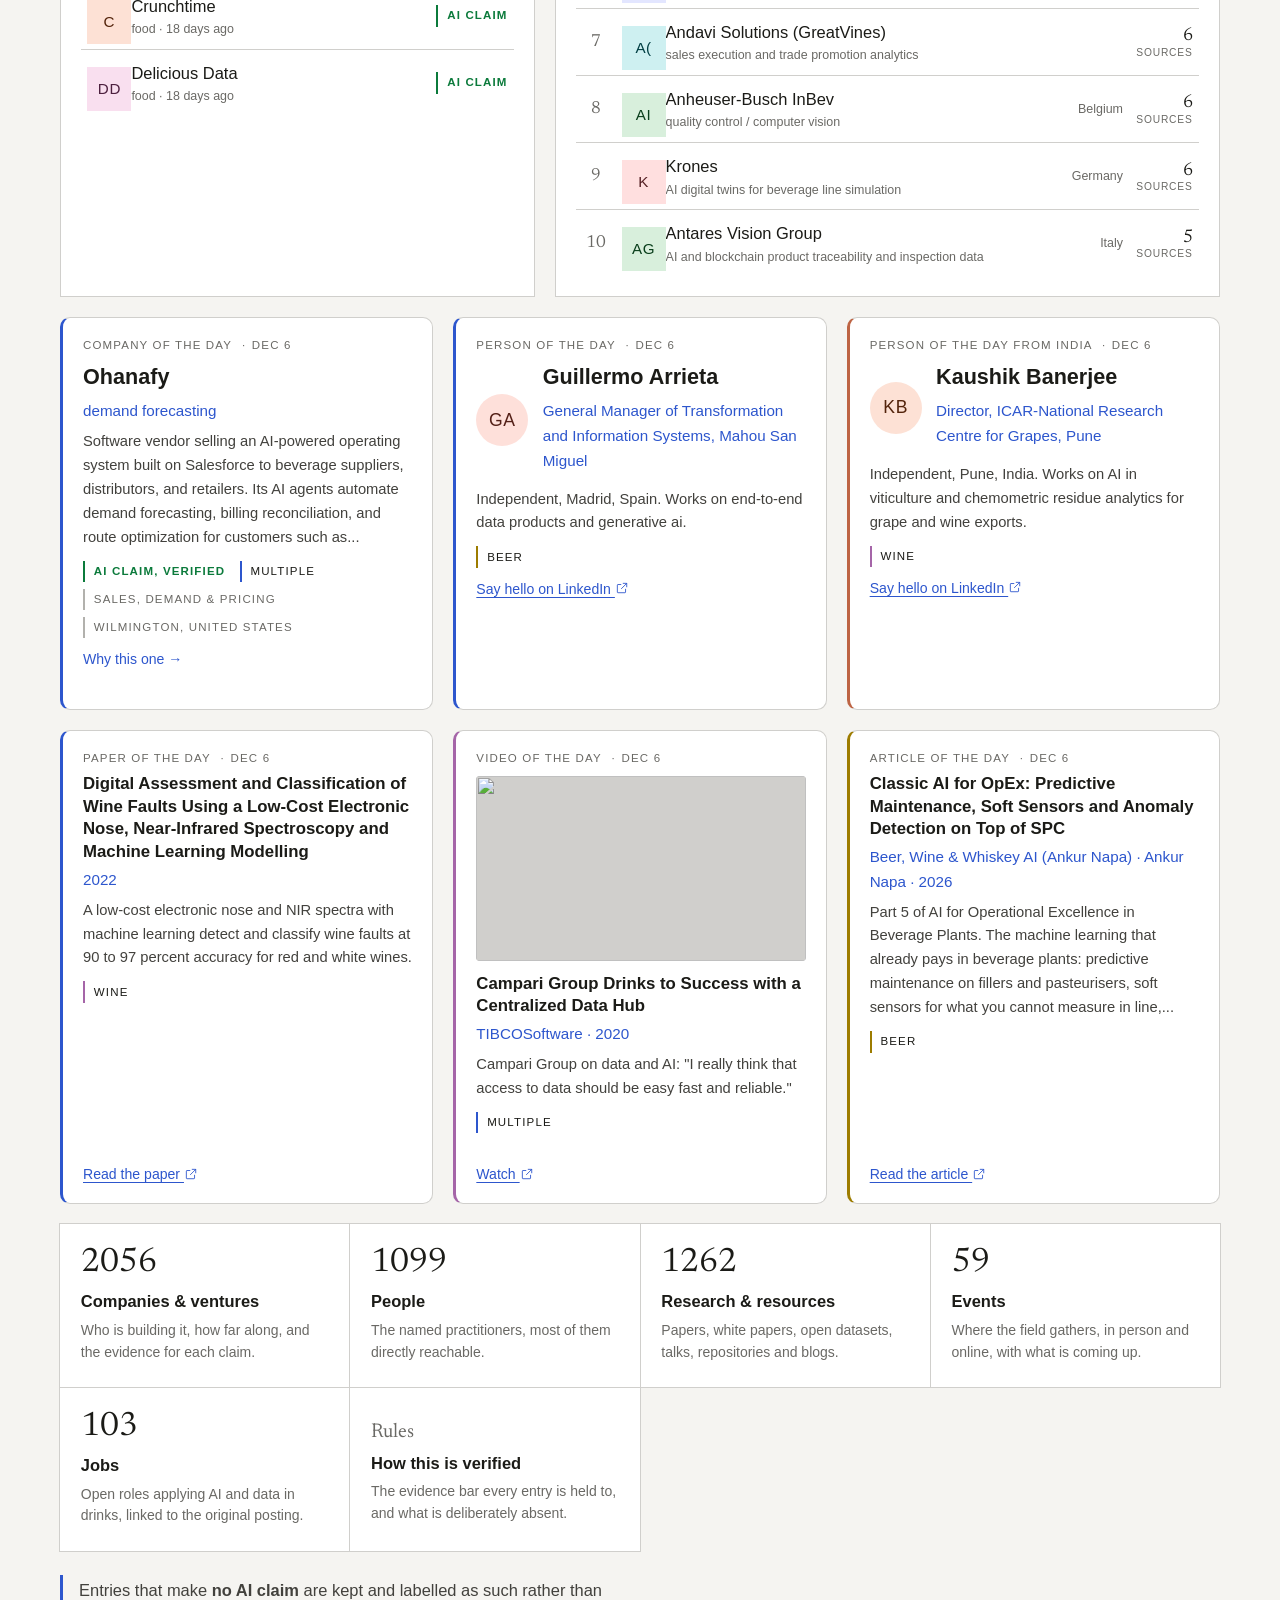
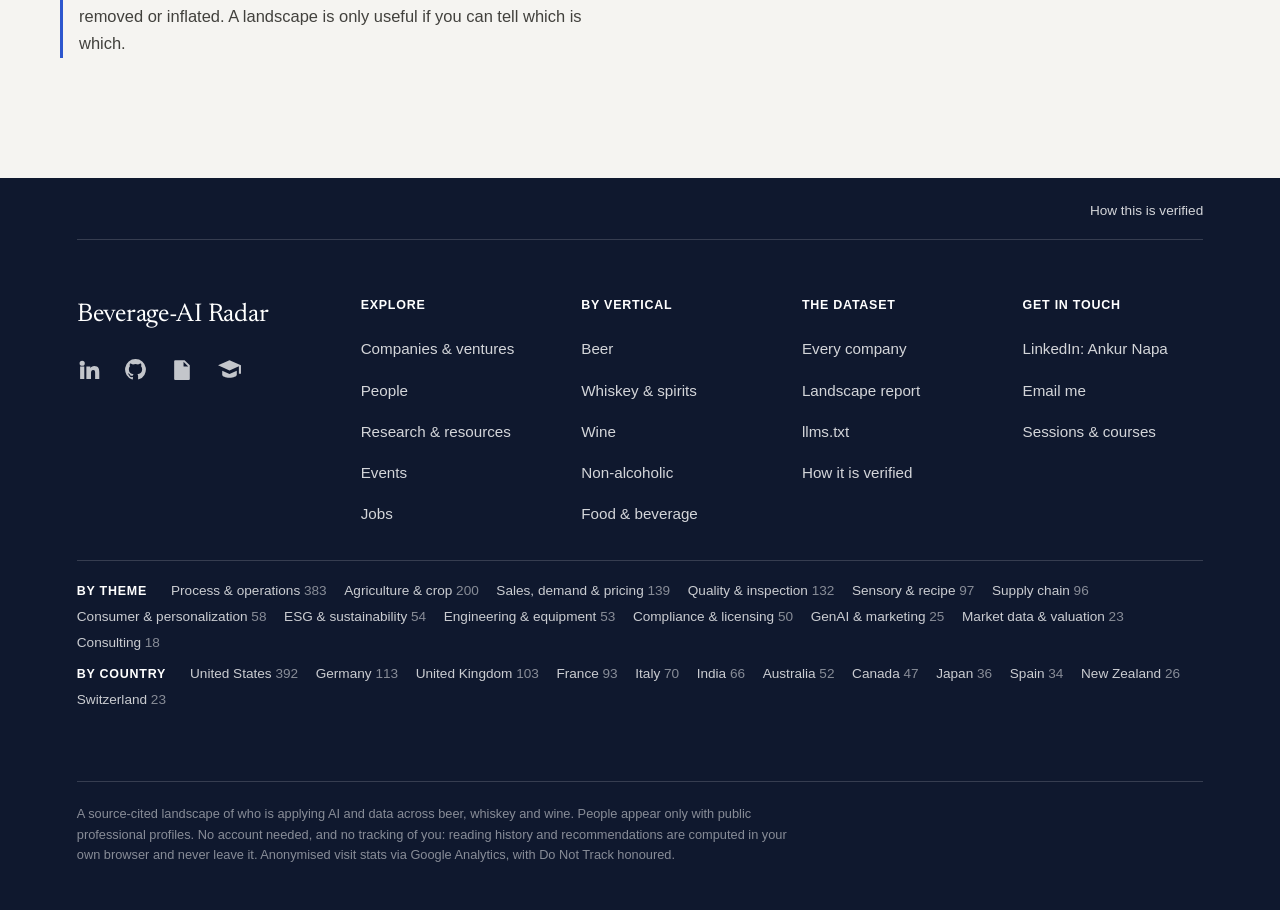
==== commit 2ce5f8b4: "data: add Ferrum (can seamers, no AI claim; former QualySense owner)" ====
--- a/dashboard/index.html
+++ b/dashboard/index.html
@@ -35,7 +35,7 @@
   <meta property="og:title" content="Beverage-AI Radar | AI, Data &amp; Analytics in Beer, Whiskey &amp; Wine" />
   <meta property="og:description" content="A curated, source-cited landscape of companies, people, research, and case studies applying AI and data to beer, whiskey, and wine." />
   <meta property="og:url" content="https://ankurnapa.github.io/beverage-ai-radar/" />
-  <meta property="og:image" content="https://ankurnapa.github.io/beverage-ai-radar/og.jpg?v=be87051f" />
+  <meta property="og:image" content="https://ankurnapa.github.io/beverage-ai-radar/og.jpg?v=0fc27dbd" />
   <meta property="og:image:type" content="image/jpeg" />
   <meta property="og:image:width" content="1200" />
   <meta property="og:image:height" content="630" />
@@ -44,7 +44,7 @@
   <meta name="twitter:card" content="summary_large_image" />
   <meta name="twitter:title" content="Beverage-AI Radar | AI &amp; Data in Beer, Whiskey &amp; Wine" />
   <meta name="twitter:description" content="A curated, source-cited landscape of who is applying AI and data across beer, whiskey, and wine." />
-  <meta name="twitter:image" content="https://ankurnapa.github.io/beverage-ai-radar/og.jpg?v=be87051f" />
+  <meta name="twitter:image" content="https://ankurnapa.github.io/beverage-ai-radar/og.jpg?v=0fc27dbd" />
 
   <link rel="icon" href="data:image/svg+xml,<svg xmlns='http://www.w3.org/2000/svg' viewBox='0 0 32 32'><text y='26' font-size='26'>📡</text></svg>" />
 
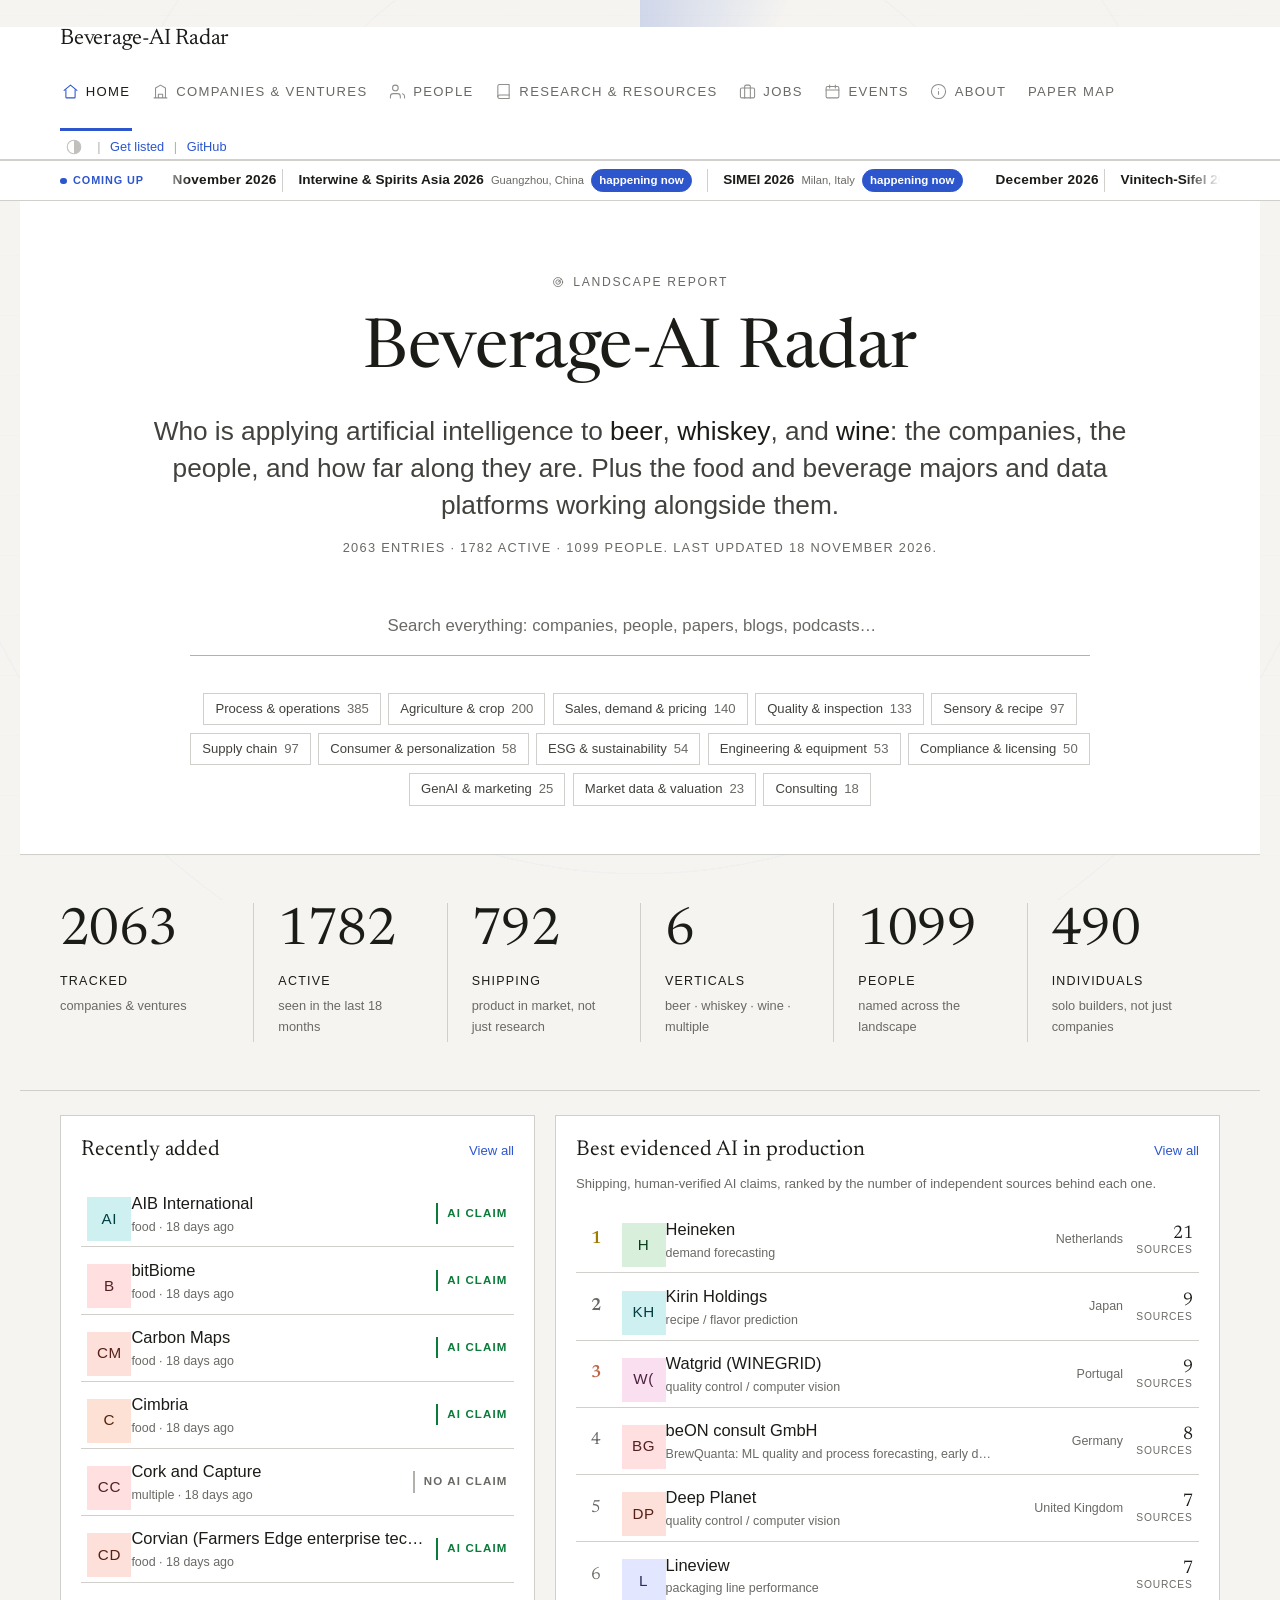
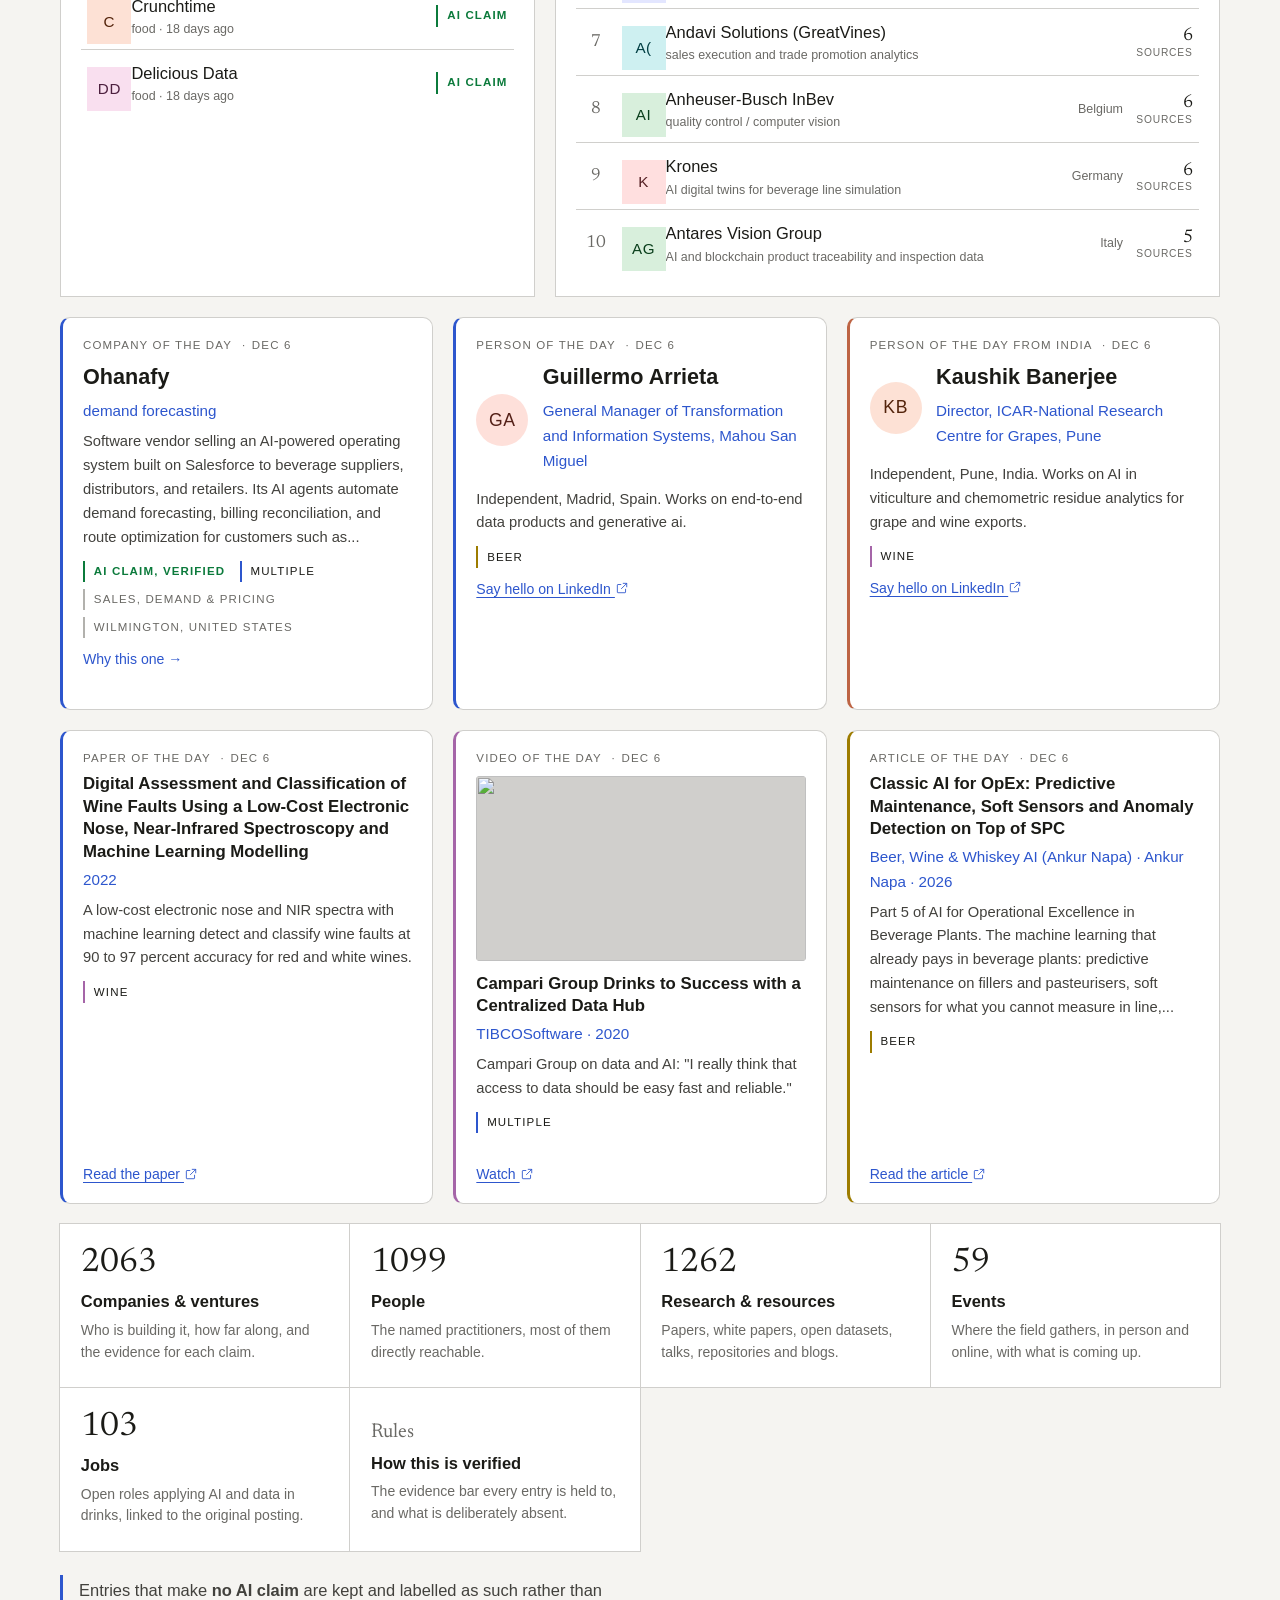
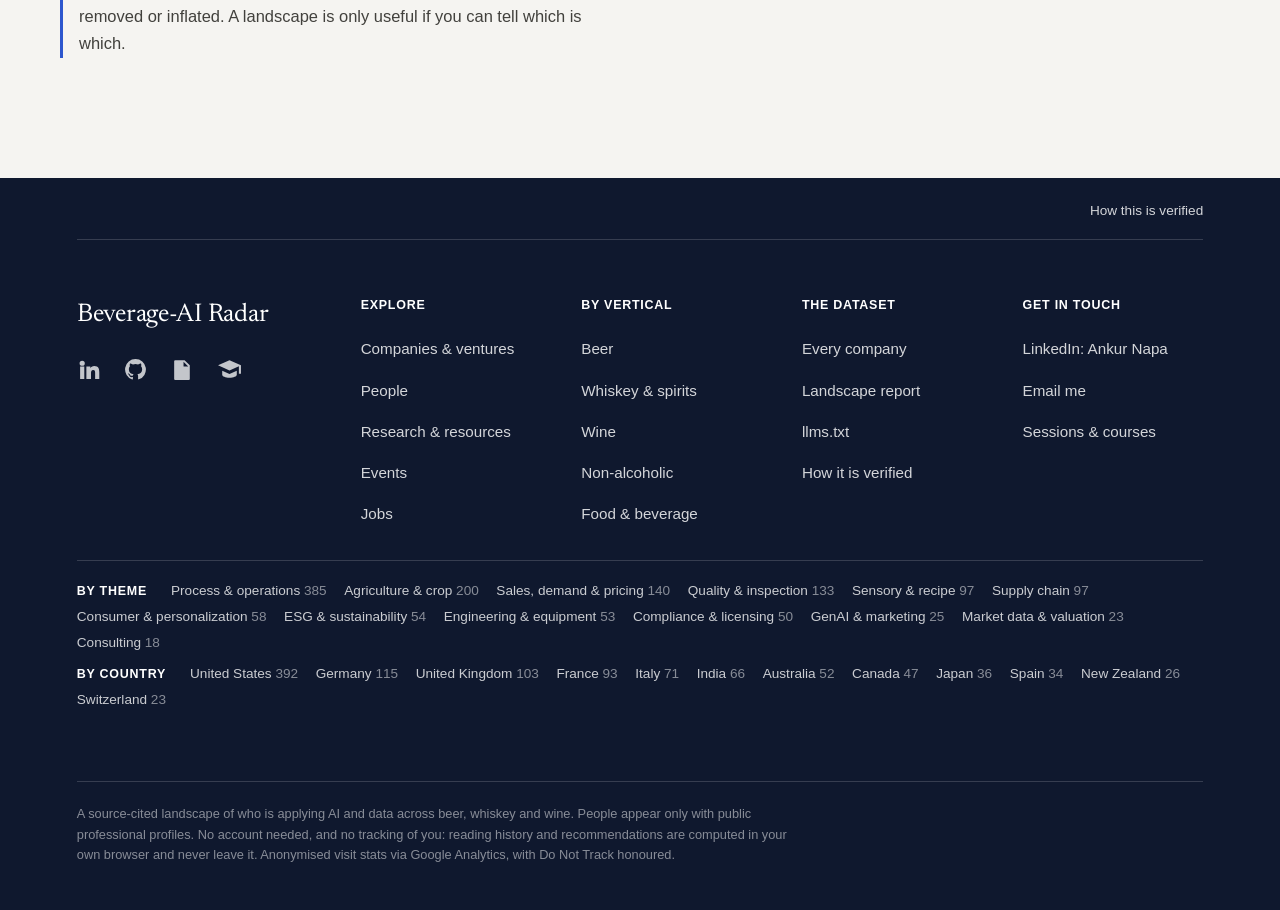
==== commit 4eef8f9c: "data: BrauBeviale 2026 own-site pass, 7 exhibitors added Frigoglass, SMI, identpro and AJ Mechanical" ====
--- a/dashboard/index.html
+++ b/dashboard/index.html
@@ -35,7 +35,7 @@
   <meta property="og:title" content="Beverage-AI Radar | AI, Data &amp; Analytics in Beer, Whiskey &amp; Wine" />
   <meta property="og:description" content="A curated, source-cited landscape of companies, people, research, and case studies applying AI and data to beer, whiskey, and wine." />
   <meta property="og:url" content="https://ankurnapa.github.io/beverage-ai-radar/" />
-  <meta property="og:image" content="https://ankurnapa.github.io/beverage-ai-radar/og.jpg?v=0fc27dbd" />
+  <meta property="og:image" content="https://ankurnapa.github.io/beverage-ai-radar/og.jpg?v=a9956b7c" />
   <meta property="og:image:type" content="image/jpeg" />
   <meta property="og:image:width" content="1200" />
   <meta property="og:image:height" content="630" />
@@ -44,7 +44,7 @@
   <meta name="twitter:card" content="summary_large_image" />
   <meta name="twitter:title" content="Beverage-AI Radar | AI &amp; Data in Beer, Whiskey &amp; Wine" />
   <meta name="twitter:description" content="A curated, source-cited landscape of who is applying AI and data across beer, whiskey, and wine." />
-  <meta name="twitter:image" content="https://ankurnapa.github.io/beverage-ai-radar/og.jpg?v=0fc27dbd" />
+  <meta name="twitter:image" content="https://ankurnapa.github.io/beverage-ai-radar/og.jpg?v=a9956b7c" />
 
   <link rel="icon" href="data:image/svg+xml,<svg xmlns='http://www.w3.org/2000/svg' viewBox='0 0 32 32'><text y='26' font-size='26'>📡</text></svg>" />
 
